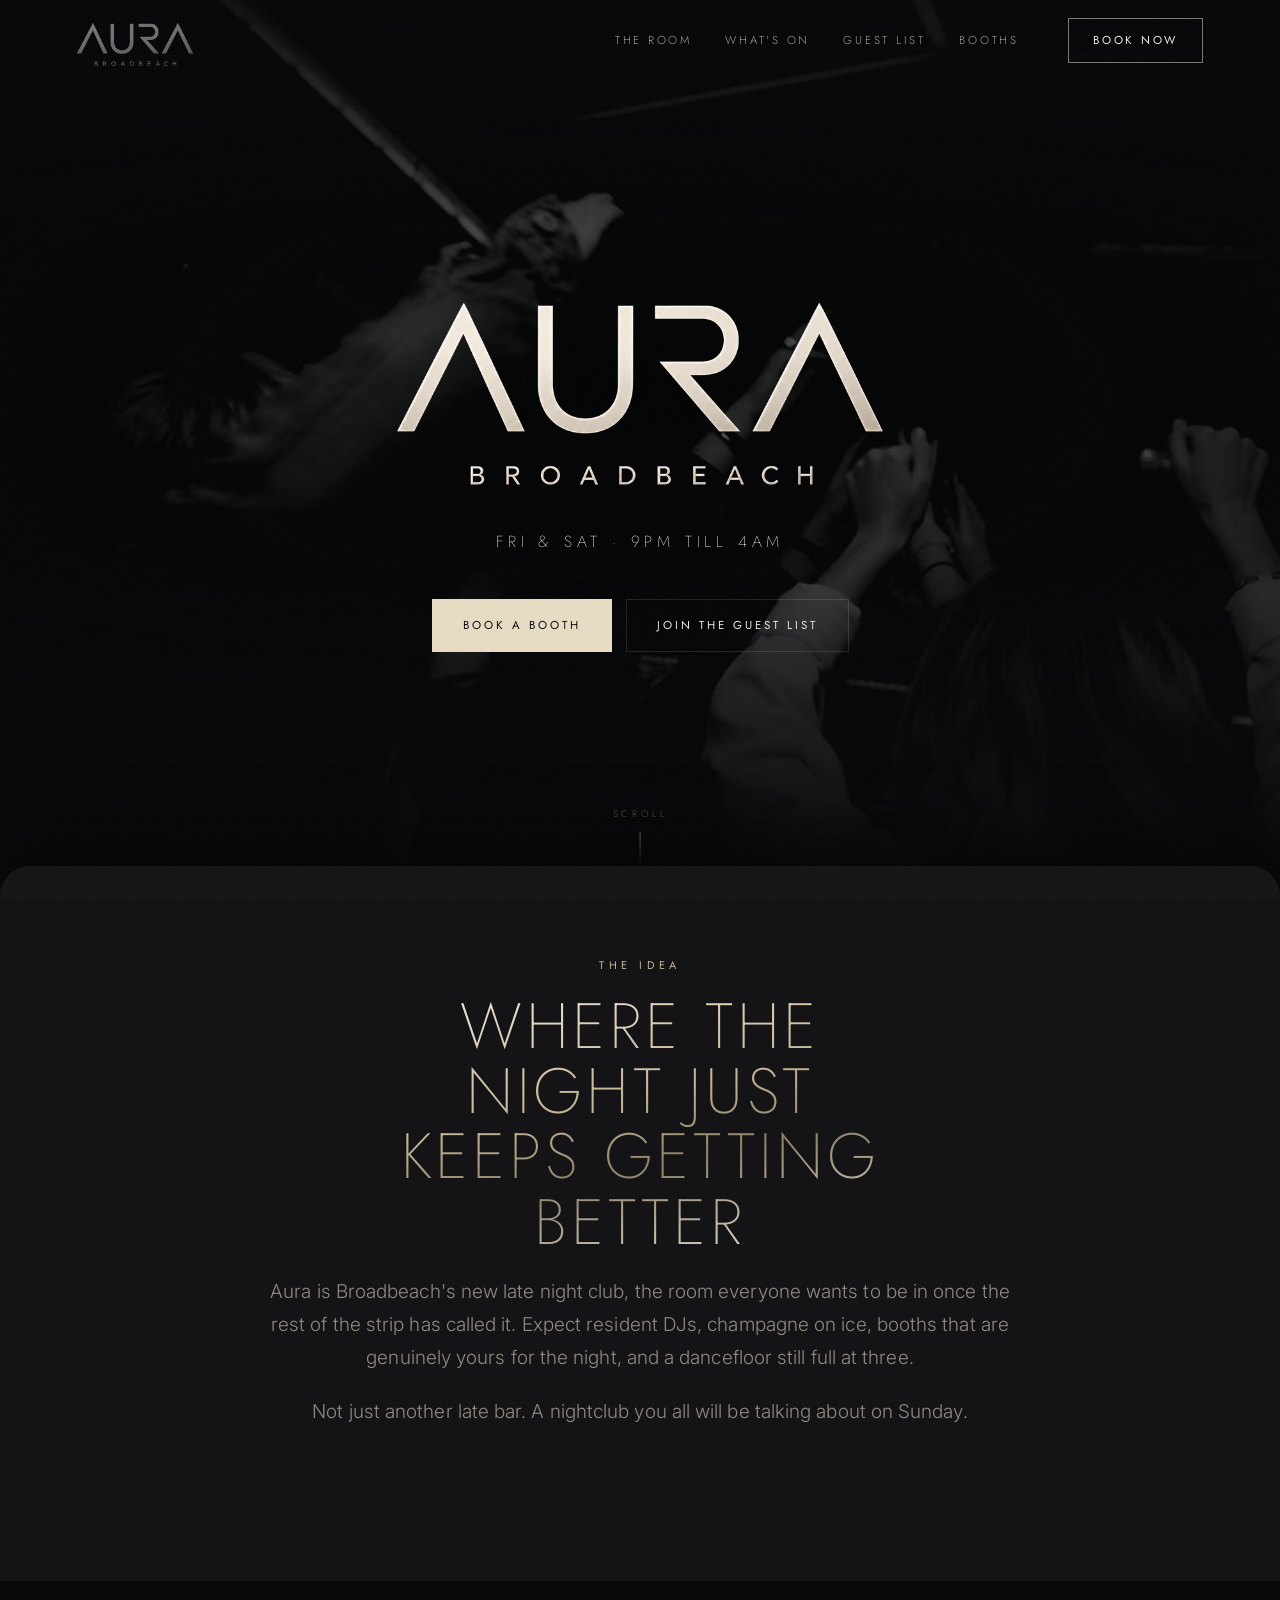
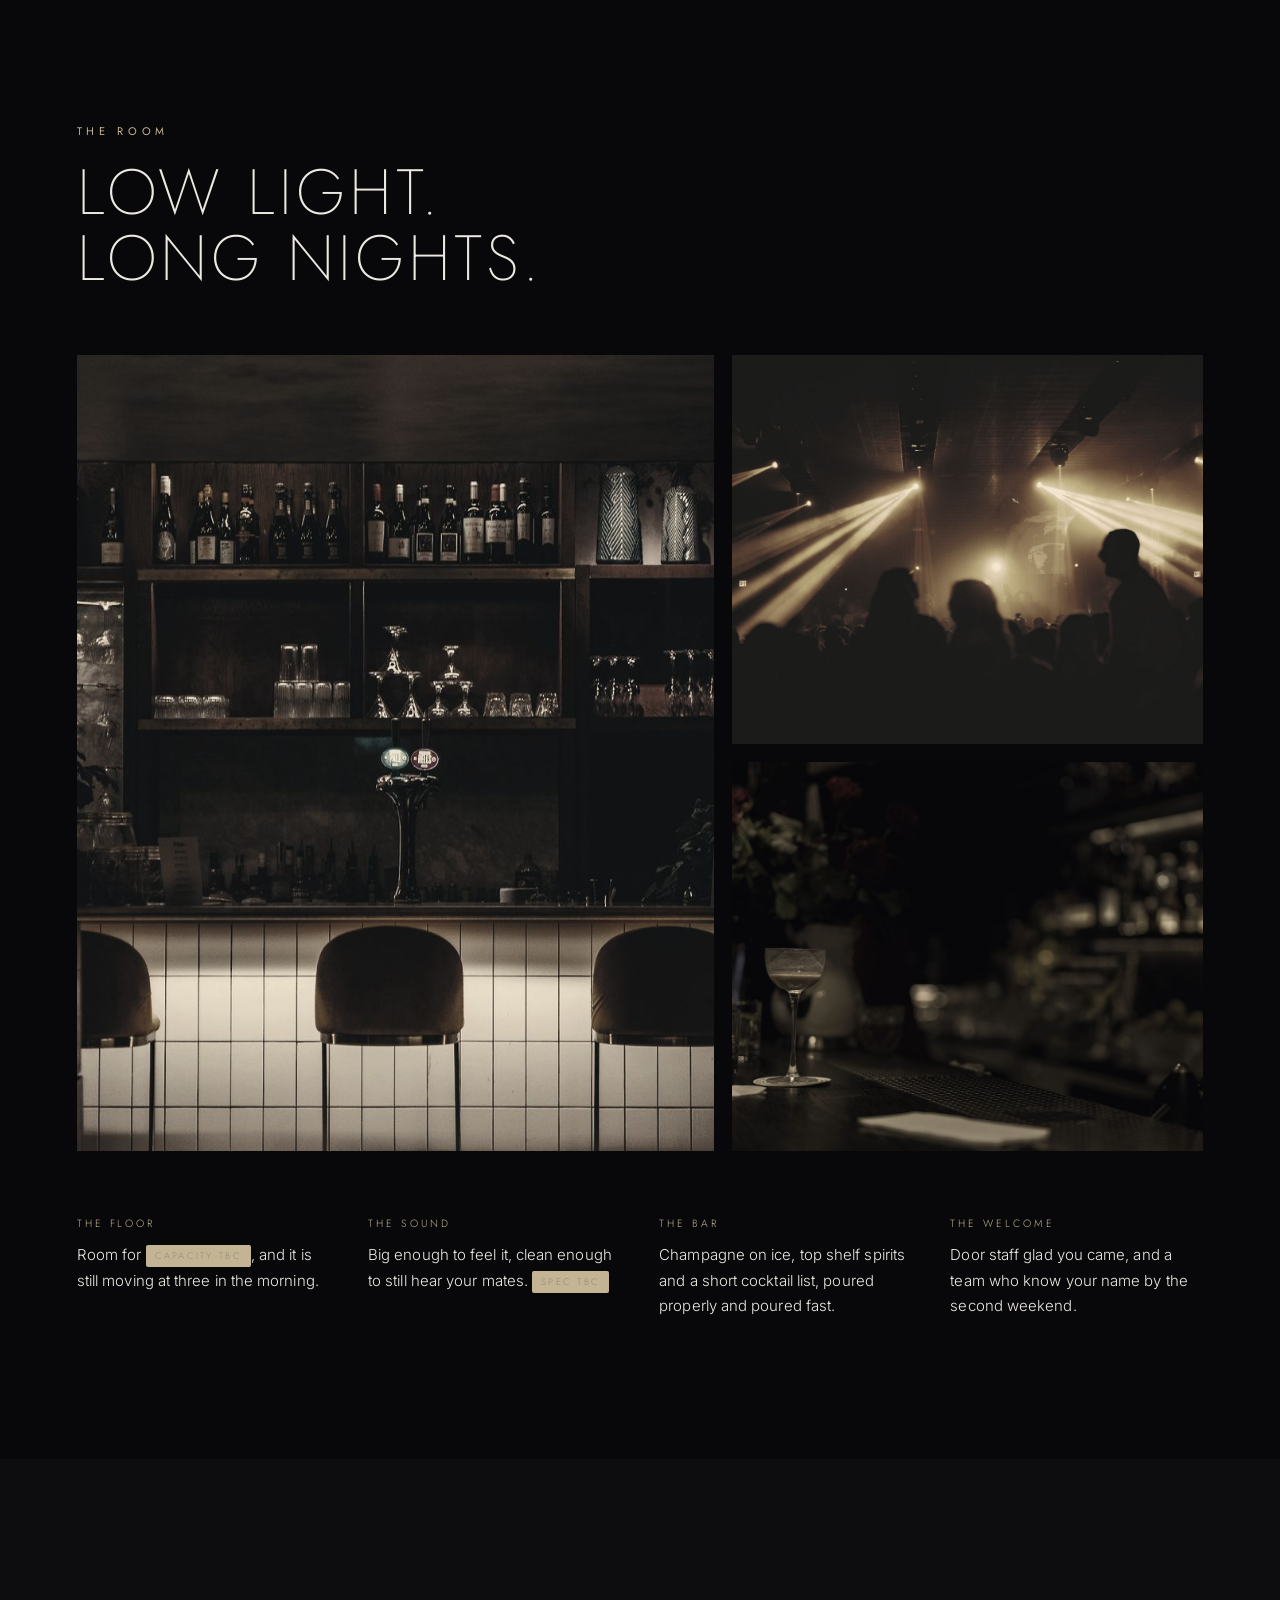
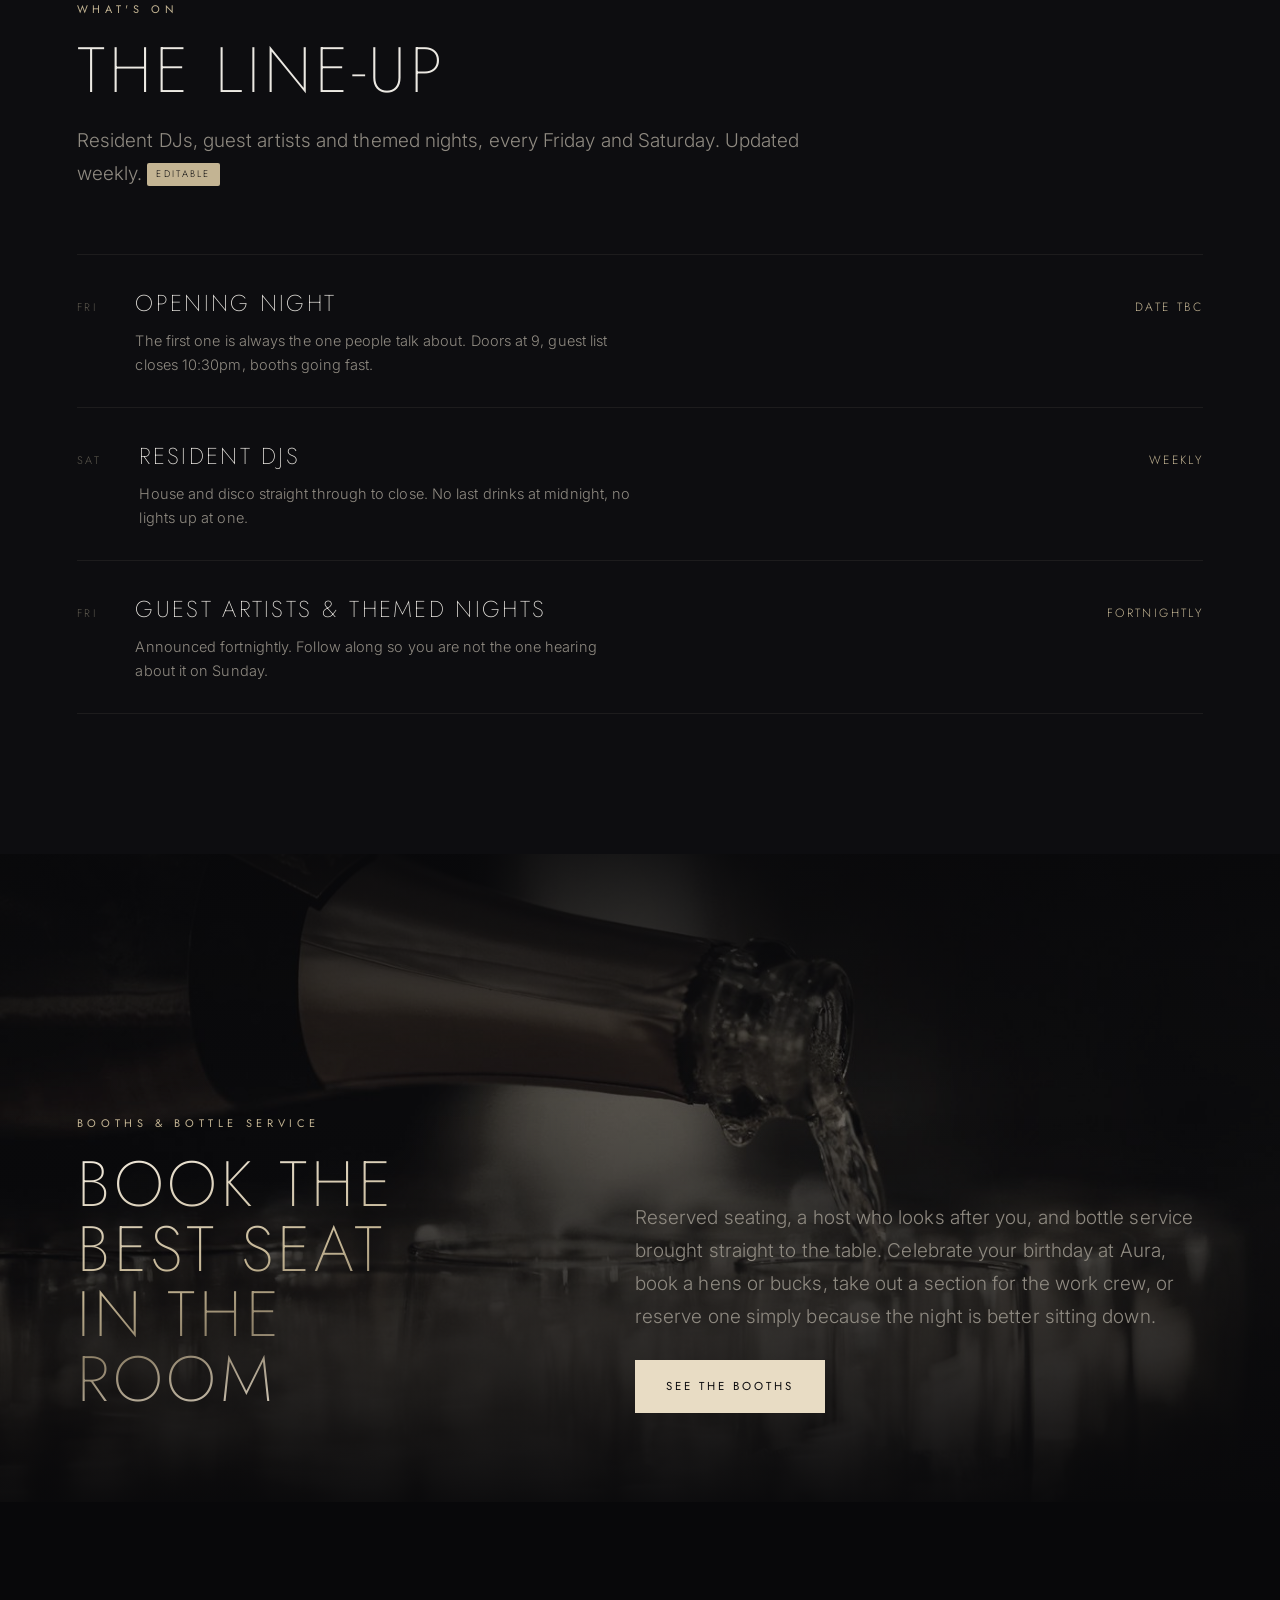
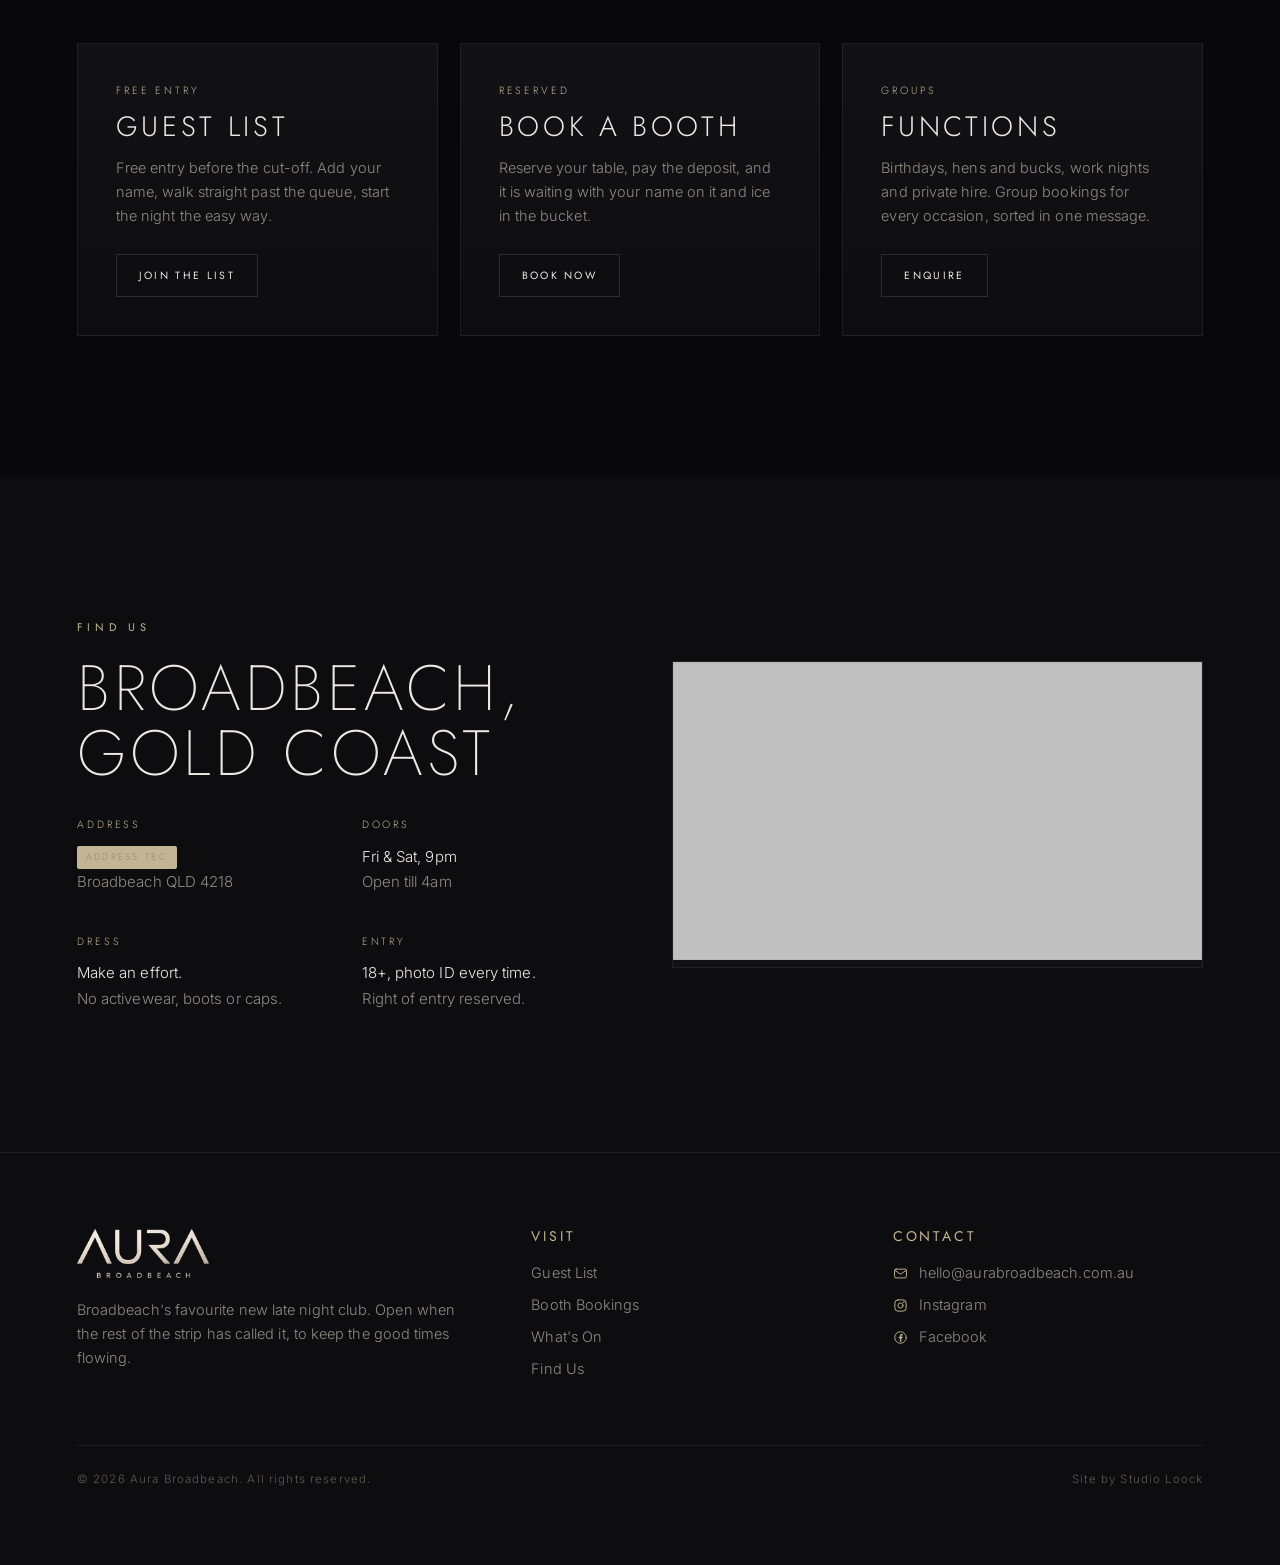
==== index.html @ bd46e61d "Simplify hero, headline update" ====
<!doctype html>
<html lang="en-AU">
<head>
<meta charset="utf-8">
<meta name="viewport" content="width=device-width, initial-scale=1">
<title>Aura Broadbeach | Late Night Club, Booths &amp; Guest List</title>
<meta name="description" content="Aura is Broadbeach's new late night club, where good taste meets a good time. Resident DJs, VIP booths, bottle service and a free guest list. Open Friday and Saturday until 4am.">
<link rel="canonical" href="https://aurabroadbeach.com.au/">
<meta property="og:type" content="website">
<meta property="og:title" content="Aura Broadbeach">
<meta property="og:description" content="Broadbeach's new late night club. Resident DJs, VIP booths and bottle service, open until 4am.">
<meta property="og:url" content="https://aurabroadbeach.com.au/">
<meta property="og:image" content="https://aurabroadbeach.com.au/assets/hero.jpg">
<meta name="twitter:card" content="summary_large_image">
<meta name="theme-color" content="#08080a">
<link rel="icon" href="assets/logo.png">
<link rel="preconnect" href="https://fonts.googleapis.com">
<link rel="preconnect" href="https://fonts.gstatic.com" crossorigin>
<link href="https://fonts.googleapis.com/css2?family=Jost:wght@200;300;400&family=Inter:wght@300;400&display=swap" rel="stylesheet">
<link rel="stylesheet" href="styles.css?v=10">
<!-- TRACKING SLOT: Meta Pixel + Google tag go here before launch -->
<script type="application/ld+json">
{
  "@context":"https://schema.org",
  "@type":"NightClub",
  "name":"Aura Broadbeach",
  "url":"https://aurabroadbeach.com.au/",
  "image":"https://aurabroadbeach.com.au/assets/hero.jpg",
  "description":"Aura is Broadbeach's late night club on the Gold Coast. Resident DJs, VIP booth bookings, bottle service and a free guest list, open Friday and Saturday until 4am.",
  "address":{"@type":"PostalAddress","streetAddress":"ADDRESS TO CONFIRM","addressLocality":"Broadbeach","addressRegion":"QLD","postalCode":"4218","addressCountry":"AU"},
  "openingHoursSpecification":[
    {"@type":"OpeningHoursSpecification","dayOfWeek":["Friday","Saturday"],"opens":"21:00","closes":"03:00"}
  ],
  "acceptsReservations":"True"
}
</script>
</head>
<body>

<a class="btn btn-sm" href="#main" style="position:absolute;left:-9999px;top:0;z-index:200;" onfocus="this.style.left='10px';this.style.top='10px';" onblur="this.style.left='-9999px';">Skip to content</a>

<nav class="nav" id="nav">
  <a class="nav-logo" href="./" aria-label="Aura Broadbeach, home"><img src="assets/logo.png" alt="Aura Broadbeach"></a>
  <div class="nav-links">
    <a class="hide-sm" href="#room">The Room</a>
    <a class="hide-sm" href="#whats-on">What's On</a>
    <a href="guest-list/">Guest List</a>
    <a href="booth-bookings/">Booths</a>
    <a class="btn btn-sm nav-cta" href="#" data-sr="booknow">Book Now</a>
  </div>
</nav>

<main id="main">

<!-- ============ HERO ============ -->
<header class="hero">
  <div class="hero-bg">
    <img src="assets/hero.jpg" alt="" aria-hidden="true" fetchpriority="high">
    <video class="hero-video" id="heroVideo" muted loop playsinline preload="none" poster="assets/hero.jpg" aria-hidden="true" tabindex="-1">
      <source data-src="assets/hero.webm" type="video/webm">
      <source data-src="assets/hero.mp4" type="video/mp4">
    </video>
  </div>
  <div class="hero-inner">
    <img class="hero-logo" src="assets/logo.png" alt="Aura Broadbeach">
    <p class="hero-nights">Fri &amp; Sat &middot; 9pm till 4am</p>
    <div class="hero-cta">
      <a class="btn btn-solid" href="booth-bookings/">Book a Booth</a>
      <a class="btn" href="guest-list/">Join the Guest List</a>
    </div>
  </div>
  <a class="scroll-cue" href="#room">Scroll<span></span></a>
</header>

<!-- ============ STATEMENT ============ -->
<section class="band-tight">
  <div class="wrap">
    <div class="head center rv">
      <p class="eyebrow">The Idea</p>
      <h2 class="metal" style="max-width:14ch;">Where the night just keeps getting better</h2>
      <p class="lead" style="text-align:center; margin-inline:auto;">Aura is Broadbeach's new late night club, the room everyone wants to be in once the rest of the strip has called it. Expect resident DJs, champagne on ice, booths that are genuinely yours for the night, and a dancefloor still full at three.</p>
      <p class="lead" style="text-align:center; margin-inline:auto;">Not just another late bar. A nightclub you all will be talking about on Sunday.</p>
    </div>
  </div>
</section>

<!-- ============ THE ROOM ============ -->
<section class="band" id="room">
  <div class="wrap">
    <div class="head rv">
      <p class="eyebrow">The Room</p>
      <h2>Low light.<br>Long nights.</h2>
    </div>
    <div class="mosaic rv">
      <figure class="m-a"><img src="assets/room.jpg" alt="The main bar at Aura Broadbeach" loading="lazy"></figure>
      <figure class="m-b"><img src="assets/floor.jpg" alt="The floor at Aura Broadbeach" loading="lazy"></figure>
      <figure class="m-c"><img src="assets/bar.jpg" alt="Cocktails at Aura Broadbeach" loading="lazy"></figure>
    </div>
    <div class="info rv" style="margin-top:clamp(38px,5vw,64px);">
      <div><div class="k">The Floor</div><div class="v">Room for <span class="ph">capacity TBC</span>, and it is still moving at three in the morning.</div></div>
      <div><div class="k">The Sound</div><div class="v">Big enough to feel it, clean enough to still hear your mates. <span class="ph">spec TBC</span></div></div>
      <div><div class="k">The Bar</div><div class="v">Champagne on ice, top shelf spirits and a short cocktail list, poured properly and poured fast.</div></div>
      <div><div class="k">The Welcome</div><div class="v">Door staff glad you came, and a team who know your name by the second weekend.</div></div>
    </div>
  </div>
</section>

<!-- ============ WHAT'S ON ============ -->
<section class="band" id="whats-on" style="background:var(--ink);">
  <div class="wrap">
    <div class="head rv">
      <p class="eyebrow">What's On</p>
      <h2>The line-up</h2>
      <p class="lead">Resident DJs, guest artists and themed nights, every Friday and Saturday. Updated weekly. <span class="ph">Editable</span></p>
    </div>
    <div class="rows rv">
      <div class="row">
        <div class="n">FRI</div>
        <div><div class="t">Opening Night</div><div class="d">The first one is always the one people talk about. Doors at 9, guest list closes 10:30pm, booths going fast.</div></div>
        <div class="v">Date TBC</div>
      </div>
      <div class="row">
        <div class="n">SAT</div>
        <div><div class="t">Resident DJs</div><div class="d">House and disco straight through to close. No last drinks at midnight, no lights up at one.</div></div>
        <div class="v">Weekly</div>
      </div>
      <div class="row">
        <div class="n">FRI</div>
        <div><div class="t">Guest Artists &amp; Themed Nights</div><div class="d">Announced fortnightly. Follow along so you are not the one hearing about it on Sunday.</div></div>
        <div class="v">Fortnightly</div>
      </div>
    </div>
  </div>
</section>

<!-- ============ BOOTHS FEATURE ============ -->
<section class="feature">
  <div class="feature-bg"><img src="assets/booths.jpg" alt="" aria-hidden="true" loading="lazy"></div>
  <div class="wrap">
    <div class="split narrow" style="align-items:end;">
      <div class="rv">
        <p class="eyebrow" style="margin-bottom:20px;">Booths &amp; Bottle Service</p>
        <h2 class="metal h-tight-sm">Book the best seat in the room</h2>
      </div>
      <div class="rv" style="display:flex; flex-direction:column; gap:26px; align-items:flex-start;">
        <p class="lead">Reserved seating, a host who looks after you, and bottle service brought straight to the table. Celebrate your birthday at Aura, book a hens or bucks, take out a section for the work crew, or reserve one simply because the night is better sitting down.</p>
        <a class="btn btn-solid" href="booth-bookings/">See the booths</a>
      </div>
    </div>
  </div>
</section>

<!-- ============ TWO PATHS ============ -->
<section class="band">
  <div class="wrap">
    <div class="cards rv">
      <div class="card">
        <p class="cap">Free Entry</p>
        <h3>Guest List</h3>
        <p>Free entry before the cut-off. Add your name, walk straight past the queue, start the night the easy way.</p>
        <div style="margin-top:auto; padding-top:12px;"><a class="btn btn-sm" href="guest-list/">Join the list</a></div>
      </div>
      <div class="card">
        <p class="cap">Reserved</p>
        <h3>Book a Booth</h3>
        <p>Reserve your table, pay the deposit, and it is waiting with your name on it and ice in the bucket.</p>
        <div style="margin-top:auto; padding-top:12px;"><a class="btn btn-sm" href="booth-bookings/">Book now</a></div>
      </div>
      <div class="card">
        <p class="cap">Groups</p>
        <h3>Functions</h3>
        <p>Birthdays, hens and bucks, work nights and private hire. Group bookings for every occasion, sorted in one message.</p>
        <div style="margin-top:auto; padding-top:12px;"><a class="btn btn-sm" href="booth-bookings/#functions">Enquire</a></div>
      </div>
    </div>
  </div>
</section>

<!-- ============ FIND US ============ -->
<section class="band" id="find-us" style="background:var(--ink);">
  <div class="wrap">
    <div class="split">
      <div class="rv">
        <p class="eyebrow" style="margin-bottom:20px;">Find Us</p>
        <h2 style="margin-bottom:30px;">Broadbeach,<br>Gold Coast</h2>
        <div class="info" style="grid-template-columns:1fr 1fr;">
          <div><div class="k">Address</div><div class="v"><span class="ph">address TBC</span><br><span>Broadbeach QLD 4218</span></div></div>
          <div><div class="k">Doors</div><div class="v">Fri &amp; Sat, 9pm<br><span>Open till 4am</span></div></div>
          <div><div class="k">Dress</div><div class="v">Make an effort.<br><span>No activewear, boots or caps.</span></div></div>
          <div><div class="k">Entry</div><div class="v">18+, photo ID every time.<br><span>Right of entry reserved.</span></div></div>
        </div>
      </div>
      <div class="rv map-shell">
        <iframe class="map" title="Map showing Aura Broadbeach" loading="lazy" referrerpolicy="no-referrer-when-downgrade"
          src="https://www.google.com/maps?q=Broadbeach%20QLD%204218&output=embed"></iframe>
      </div>
    </div>
  </div>
</section>

</main>

<!-- ============ FOOTER ============ -->
<footer class="site">
  <div class="wrap">
    <div class="foot">
      <div>
        <img src="assets/logo.png" alt="Aura Broadbeach">
        <p>Broadbeach's favourite new late night club. Open when the rest of the strip has called it, to keep the good times flowing.</p>
      </div>
      <div>
        <h4>Visit</h4>
        <a href="guest-list/">Guest List</a>
        <a href="booth-bookings/">Booth Bookings</a>
        <a href="#whats-on">What's On</a>
        <a href="#find-us">Find Us</a>
      </div>
      <div>
        <h4>Contact</h4>
        <a class="with-ico" href="mailto:HELLO@AURABROADBEACH.COM.AU"><svg viewBox="0 0 24 24" aria-hidden="true"><rect x="2.5" y="5" width="19" height="14" rx="2.5"/><path d="M3 7l8.1 5.6a1.6 1.6 0 0 0 1.8 0L21 7"/></svg><span>hello@aurabroadbeach.com.au</span></a>
        <a class="with-ico" href="#" data-social="instagram" rel="noopener"><svg viewBox="0 0 24 24" aria-hidden="true"><rect x="3" y="3" width="18" height="18" rx="5"/><circle cx="12" cy="12" r="4.1"/><circle class="fillbit" cx="17.2" cy="6.8" r="1.25"/></svg><span>Instagram</span></a>
        <a class="with-ico" href="#" data-social="facebook" rel="noopener"><svg viewBox="0 0 24 24" aria-hidden="true"><circle cx="12" cy="12" r="9.2"/><path class="fillbit" d="M13.35 18.6v-5.55h1.87l.3-2.2h-2.17V9.44c0-.63.19-1.06 1.1-1.06h1.14V6.42a14.8 14.8 0 0 0-1.6-.08c-1.7 0-2.87 1.02-2.87 2.9v1.61H9.25v2.2h1.87v5.55z"/></svg><span>Facebook</span></a>
      </div>
    </div>
    <div class="colophon">
      <span>&copy; 2026 Aura Broadbeach. All rights reserved.</span>
      <span>Site by <a href="https://studioloock.co" target="_blank" rel="noopener">Studio Loock</a></span>
    </div>
  </div>
</footer>
<script src="assets/lenis.min.js" defer></script>
<script src="app.js?v=10" defer></script>
</body>
</html>
---- styles.css ----
/* ============================================================
   AURA BROADBEACH — Studio Loock
   Direction: restraint. Deep black, one metallic accent,
   very large thin type, slow motion. No neon.
   ============================================================ */

:root{
  --void:#08080a;
  --ink:#0d0d10;
  --panel:#121216;
  --smoke:#1a1a1f;
  --ink-lift:#141417;

  --champagne:#e8dcc4;
  --champagne-dim:#b0a488;
  --metal-1:#f3ece0;
  --metal-2:#c3b493;
  --metal-3:#8d8068;

  --text:#ece9e3;
  --muted:#8f8a81;
  --faint:#5d594f;
  --line:rgba(232,220,196,0.14);
  --line-soft:rgba(232,220,196,0.07);

  --display:'Jost',-apple-system,'Helvetica Neue',Arial,sans-serif;
  --body:'Inter',-apple-system,'Helvetica Neue',Arial,sans-serif;

  --pad:clamp(22px,6vw,96px);
  --ease:cubic-bezier(.22,.61,.36,1);
}

*,*::before,*::after{box-sizing:border-box;}
html{scroll-padding-top:80px; -webkit-text-size-adjust:100%;}



body{
  margin:0; background:var(--void); color:var(--text);
  font-family:var(--body); font-size:16px; line-height:1.65;
  font-weight:300; letter-spacing:0.005em;
  -webkit-font-smoothing:antialiased; overflow-x:clip;
}
img{max-width:100%; display:block;}
a{color:inherit;}

/* ---------- grain ---------- */
body::after{
  content:""; position:fixed; inset:0; z-index:9999; pointer-events:none; opacity:0.035;
  background-image:url("data:image/svg+xml,%3Csvg xmlns='http://www.w3.org/2000/svg' width='160' height='160'%3E%3Cfilter id='n'%3E%3CfeTurbulence type='fractalNoise' baseFrequency='0.85' numOctaves='3'/%3E%3C/filter%3E%3Crect width='160' height='160' filter='url(%23n)'/%3E%3C/svg%3E");
}

/* ---------- type ---------- */
h1,h2,h3,h4{
  font-family:var(--display); font-weight:200; margin:0;
  text-transform:uppercase; line-height:1.02; letter-spacing:0.06em;
}
h1{font-size:clamp(40px,9vw,116px); letter-spacing:0.09em;}
h2{font-size:clamp(28px,5.2vw,64px);}
h3{font-size:clamp(19px,2.4vw,28px); letter-spacing:0.13em; font-weight:300;}
h4{font-size:14px; letter-spacing:0.2em; font-weight:400;}
p{margin:0;}

.eyebrow{
  font-family:var(--display); font-size:11px; font-weight:400;
  letter-spacing:0.42em; text-transform:uppercase; color:var(--metal-2);
}
.lead{font-size:clamp(16px,1.5vw,19px); color:var(--muted); line-height:1.75; max-width:62ch;}
.metal{
  background:linear-gradient(168deg,var(--metal-1) 0%,var(--metal-2) 42%,var(--metal-3) 62%,var(--metal-1) 100%);
  -webkit-background-clip:text; background-clip:text; color:transparent;
}
.rule{height:1px; background:var(--line); border:0; margin:0;}

/* ---------- layout ---------- */
.wrap{max-width:1320px; margin:0 auto; padding-inline:var(--pad);}
section{position:relative;}
.band{padding-block:clamp(72px,11vw,160px);}
.band-tight{padding-block:clamp(52px,7vw,96px);}

/* ---------- nav ---------- */
.nav{
  position:fixed; inset:0 0 auto 0; z-index:100;
  display:flex; align-items:center; justify-content:space-between; gap:20px;
  padding:18px var(--pad); transition:background .5s var(--ease), border-color .5s var(--ease), padding .5s var(--ease);
  border-bottom:1px solid transparent;
}
.nav.stuck{background:rgba(8,8,10,0.94); border-bottom-color:var(--line-soft); padding-block:13px;}
.nav-logo img{width:clamp(86px,10vw,116px);}
.nav-links{display:flex; align-items:center; gap:clamp(18px,2.6vw,40px);}
.nav-links a{
  font-family:var(--display); font-size:11.5px; letter-spacing:0.24em; text-transform:uppercase;
  text-decoration:none; color:var(--text); opacity:.68; transition:opacity .3s var(--ease); white-space:nowrap;
}
.nav-links a:hover,.nav-links a:focus-visible,.nav-links a[aria-current]{opacity:1;}
.nav-links a[aria-current]{color:var(--champagne);}
@media (max-width:760px){
  .nav-links .hide-sm{display:none;}
}

/* ---------- buttons ---------- */
.btn{
  display:inline-flex; align-items:center; justify-content:center; gap:12px;
  font-family:var(--display); font-size:11.5px; font-weight:400;
  letter-spacing:0.26em; text-transform:uppercase; text-decoration:none;
  padding:16px 30px; border:1px solid var(--line); color:var(--text);
  background:transparent; transition:background .4s var(--ease), color .4s var(--ease), border-color .4s var(--ease);
  cursor:pointer; white-space:nowrap;
}
.btn:hover,.btn:focus-visible{background:var(--champagne); color:#0b0b0d; border-color:var(--champagne);}
.btn-solid{background:var(--champagne); color:#0b0b0d; border-color:var(--champagne);}
.btn-solid:hover,.btn-solid:focus-visible{background:transparent; color:var(--champagne);}
.btn-sm{padding:12px 22px; font-size:10.5px; letter-spacing:0.22em;}
:focus-visible{outline:2px solid var(--champagne); outline-offset:3px;}

/* ---------- hero ---------- */
.hero{
  position:relative; min-height:100svh; display:flex; flex-direction:column;
  align-items:center; justify-content:center; text-align:center;
  padding:120px var(--pad) 64px; overflow:hidden;
}
.hero-bg{position:absolute; inset:0; z-index:0;}
.hero-bg img,.hero-bg video{
  position:absolute; inset:0;
  width:100%; height:100%; object-fit:cover;
}
.hero-bg img{opacity:.58;}
.hero-video{opacity:0; transition:opacity 1.4s var(--ease);}
.hero-video.ready{opacity:.5;}
.hero-video.ready ~ img,.hero-bg:has(.hero-video.ready) img{opacity:0;}
.hero-bg::after{
  content:""; position:absolute; inset:0;
  background:
    radial-gradient(122% 86% at 50% 44%, transparent 0%, rgba(8,8,10,.5) 60%, var(--void) 100%),
    linear-gradient(180deg, rgba(8,8,10,.72) 0%, transparent 26%, transparent 62%, var(--void) 100%);
}
.hero-inner{position:relative; z-index:1; display:flex; flex-direction:column; align-items:center; gap:clamp(26px,4vw,44px);}
.hero-logo{width:clamp(228px,38vw,520px);}
.hero-sub{
  font-family:var(--display); font-size:clamp(11px,1.3vw,13px); font-weight:300;
  letter-spacing:0.46em; text-transform:uppercase; color:var(--metal-2);
}
.hero-nights{
  font-family:var(--display); font-size:clamp(13px,1.6vw,16px); font-weight:200;
  letter-spacing:0.3em; text-transform:uppercase; color:var(--text);
}
.hero-cta{display:flex; flex-wrap:wrap; gap:14px; justify-content:center;}
.scroll-cue{
  position:absolute; left:50%; bottom:30px; transform:translateX(-50%); z-index:1;
  font-family:var(--display); font-size:9.5px; letter-spacing:0.4em; text-transform:uppercase;
  color:var(--faint); text-decoration:none; display:flex; flex-direction:column; align-items:center; gap:9px;
}
.scroll-cue span{display:block; width:1px; height:38px; background:linear-gradient(var(--metal-3),transparent); animation:drop 2.6s var(--ease) infinite;}
@keyframes drop{0%,100%{opacity:.3; transform:scaleY(.55); transform-origin:top;}50%{opacity:1; transform:scaleY(1);}}
@media (prefers-reduced-motion:reduce){.scroll-cue span{animation:none;}}

/* ---------- reveal ---------- */
.rv{opacity:0; transform:translateY(26px); transition:opacity 1.1s var(--ease), transform 1.1s var(--ease);}
.rv.on{opacity:1; transform:none; }

/* ---------- section head ---------- */
.head{display:flex; flex-direction:column; gap:20px; margin-bottom:clamp(38px,5vw,64px); max-width:74ch;}
.head.center{align-items:center; text-align:center; margin-inline:auto;}
.h-tight{max-width:15ch;}
.h-tight-sm{max-width:11ch;}

/* ---------- the room mosaic ---------- */
.mosaic{display:grid; grid-template-columns:1.35fr 1fr; grid-template-rows:1fr 1fr; gap:clamp(10px,1.4vw,20px);}
.mosaic figure{margin:0; position:relative; overflow:hidden; background:var(--panel);}
.mosaic img{width:100%; height:100%; object-fit:cover; transition:transform 1.4s var(--ease);}
.mosaic figure:hover img{transform:scale(1.035);}
.m-a{grid-row:span 2; aspect-ratio:4/5;}
.m-b,.m-c{min-height:0;}
.m-b img,.m-c img{height:100%;}
@media (max-width:760px){
  .mosaic{grid-template-columns:1fr;}
  .mosaic{grid-template-rows:auto;}
  .m-a{grid-row:auto; aspect-ratio:4/3;}
  .m-b,.m-c{aspect-ratio:16/10;}
}

/* ---------- split ---------- */
.split{display:grid; grid-template-columns:1fr 1fr; gap:clamp(28px,5vw,84px); align-items:center;}
.split.narrow{grid-template-columns:1fr 1.15fr;}
@media (max-width:860px){.split,.split.narrow{grid-template-columns:1fr; gap:34px;}}
.split figure{margin:0; overflow:hidden; background:var(--panel);}
.split figure img{width:100%; aspect-ratio:4/3; object-fit:cover;}

/* ---------- list rows ---------- */
.rows{border-top:1px solid var(--line-soft);}
.row{
  display:grid; grid-template-columns:auto 1fr auto; gap:clamp(16px,3vw,44px); align-items:baseline;
  padding:clamp(20px,2.6vw,30px) 0; border-bottom:1px solid var(--line-soft);
}
.row .n{font-family:var(--display); font-size:11px; letter-spacing:0.22em; color:var(--faint);}
.row .t{font-family:var(--display); font-size:clamp(17px,2vw,23px); font-weight:200; letter-spacing:0.1em; text-transform:uppercase;}
.row .d{color:var(--muted); font-size:14.5px; margin-top:6px; max-width:56ch;}
.row .v{font-family:var(--display); font-size:12px; letter-spacing:0.2em; text-transform:uppercase; color:var(--metal-2); text-align:right;}
@media (max-width:640px){
  .row{grid-template-columns:1fr; gap:6px;}
  .row .v{text-align:left; margin-top:8px;}
}

/* ---------- cards ---------- */
.cards{display:grid; grid-template-columns:repeat(auto-fit,minmax(258px,1fr)); gap:clamp(14px,1.8vw,22px);}
.card{
  border:1px solid var(--line-soft); background:linear-gradient(180deg,var(--panel),var(--ink));
  padding:clamp(26px,3vw,38px); display:flex; flex-direction:column; gap:14px;
  transition:border-color .5s var(--ease), transform .5s var(--ease);
}
.card:hover{border-color:var(--line); transform:translateY(-3px);}
.card .cap{font-family:var(--display); font-size:10.5px; letter-spacing:0.28em; text-transform:uppercase; color:var(--metal-2);}
.card p{color:var(--muted); font-size:14.5px;}
.card ul{margin:0; padding-left:17px; color:var(--muted); font-size:14.5px;}
.card li{margin-bottom:5px;}
.card .price{font-family:var(--display); font-weight:200; font-size:clamp(24px,3vw,34px); letter-spacing:0.06em;}

/* ---------- feature band ---------- */
.feature{position:relative; min-height:72svh; display:flex; align-items:flex-end; overflow:hidden;}
.feature-bg{position:absolute; inset:0;}
.feature-bg img{width:100%; height:100%; object-fit:cover; opacity:.42;}
.feature-bg::after{content:""; position:absolute; inset:0; background:linear-gradient(180deg,rgba(8,8,10,.8) 0%,transparent 38%,rgba(8,8,10,.92) 100%);}
.feature .wrap{position:relative; z-index:1; padding-block:clamp(48px,7vw,90px);}

/* ---------- booking slot ---------- */
.slot{
  border:1px solid var(--line-soft); background:var(--ink);
  padding:clamp(28px,4vw,52px); text-align:center;
  display:flex; flex-direction:column; align-items:center; gap:18px;
}
.slot .note{font-size:13px; color:var(--faint); max-width:52ch;}
.embed{width:100%; min-height:520px; border:0; background:var(--panel);}

/* ---------- info grid ---------- */
.info{display:grid; grid-template-columns:repeat(auto-fit,minmax(190px,1fr)); gap:clamp(22px,3vw,44px);}
.info .k{font-family:var(--display); font-size:10.5px; letter-spacing:0.28em; text-transform:uppercase; color:var(--metal-2); margin-bottom:10px;}
.info .v{font-size:15px; color:var(--text); line-height:1.7;}
.info .v span{color:var(--muted);}

/* ---------- map ---------- */
.map{width:100%; aspect-ratio:16/9; border:1px solid var(--line-soft); filter:grayscale(1) invert(.9) contrast(.85) brightness(.95); background:var(--panel);}
.map-shell{background:var(--panel); border:1px solid var(--line-soft);}
@media (max-width:640px){.map{aspect-ratio:4/3;}}

/* ---------- footer ---------- */
footer.site{border-top:1px solid var(--line-soft); padding-block:clamp(48px,6vw,76px); background:var(--ink);}
.foot{display:grid; grid-template-columns:1.3fr 1fr 1fr; gap:clamp(28px,4vw,56px); align-items:start;}
@media (max-width:760px){.foot{grid-template-columns:1fr; gap:34px;}}
.foot img{width:132px; margin-bottom:20px;}
.foot h4{color:var(--metal-2); margin-bottom:14px;}
.foot a{color:var(--muted); text-decoration:none; font-size:14.5px; display:block; padding:4px 0; transition:color .3s var(--ease);}
.foot a:hover{color:var(--champagne);}
.foot p{color:var(--muted); font-size:14.5px;}
.colophon{
  display:flex; flex-wrap:wrap; gap:10px 26px; justify-content:space-between;
  margin-top:clamp(38px,5vw,60px); padding-top:24px; border-top:1px solid var(--line-soft);
  font-size:11.5px; letter-spacing:0.1em; color:var(--faint);
}
.colophon a{color:var(--faint); text-decoration:none;}
.colophon a:hover{color:var(--muted);}

/* ---------- placeholder marker ---------- */
.ph{
  display:inline-block; font-family:var(--display); font-size:9.5px; letter-spacing:0.24em;
  text-transform:uppercase; color:#0b0b0d; background:var(--metal-2);
  padding:3px 9px; border-radius:2px; vertical-align:middle;
}

/* ============================================================
   SCROLL CHOREOGRAPHY
   Hero pins and recedes, the page slides up over it,
   the logo hands off from hero to nav.
   ============================================================ */

/* Lenis */
html.lenis,html.lenis body{height:auto;}
.lenis:not(.lenis-autoToggle).lenis-stopped{overflow:clip;}

/* ---- hero pin ---- */
.hero{
  position:sticky; top:0; z-index:0; height:100svh;
}
.hero-inner{
  will-change:transform,opacity;
  transform:translate3d(0,calc(var(--hp,0) * -46px),0) scale(calc(1 - var(--hp,0) * 0.085));
  opacity:calc(1 - var(--hp,0) * 1.25);
}
.hero-bg img,.hero-bg video{
  transform:scale(calc(1 + var(--hp,0) * 0.10));
}
.scroll-cue{opacity:calc(1 - var(--hp,0) * 2.4); pointer-events:none;}

/* ---- the page rides up over the hero ---- */
#main > section:first-of-type,
main > section.band-tight:first-of-type{
  position:relative; z-index:2;
  margin-top:-34px;
  border-radius:30px 30px 0 0;
  background:var(--ink-lift);
  box-shadow:0 -30px 60px rgba(0,0,0,.55);
}
main > section:not(.hero) ~ section, footer.site{position:relative; z-index:2;}
main > section:not(.hero){background-color:var(--void);}
#main > section:first-of-type,
main > section.band-tight:first-of-type{background-color:var(--ink-lift);}
main > section.bg-ink-band{background-color:var(--ink);}
@media (max-width:640px){
  #main > section:first-of-type,
  main > section.band-tight:first-of-type{margin-top:-24px; border-radius:22px 22px 0 0;}
}

/* ---- nav logo hand-off ---- */
.nav-logo{
  display:block;
  /* faintly there at rest, lifts to full metallic as you scroll */
  opacity:calc(0.55 + var(--navlogo,0) * 0.45);
  filter:saturate(calc(0.35 + var(--navlogo,0) * 0.65))
         brightness(calc(0.88 + var(--navlogo,0) * 0.12));
  transform:translate3d(0,calc((1 - var(--navlogo,0)) * 4px),0);
  transition:opacity .5s var(--ease), filter .5s var(--ease), transform .5s var(--ease);
}
.nav-logo:hover{opacity:1; filter:none;}
.nav-logo.always{opacity:1; filter:none; transform:none;}

/* ---- staggered reveals ---- */
.rv{
  opacity:0;
  transform:translate3d(0,28px,0);
  transition:opacity .75s var(--ease), transform .85s var(--ease);
  transition-delay:var(--d,0ms);
}
.rv.on{opacity:1; transform:none;}

/* children stagger inside a revealed block */
.stagger.on > *{animation:rise 1s var(--ease) both;}
.stagger.on > *:nth-child(1){animation-delay:.04s;}
.stagger.on > *:nth-child(2){animation-delay:.12s;}
.stagger.on > *:nth-child(3){animation-delay:.2s;}
.stagger.on > *:nth-child(4){animation-delay:.28s;}
.stagger.on > *:nth-child(5){animation-delay:.36s;}
.stagger.on > *:nth-child(6){animation-delay:.44s;}
@keyframes rise{from{opacity:0; transform:translate3d(0,26px,0);} to{opacity:1; transform:none;}}

/* headline lines lift in */
.lift{display:block; overflow:hidden;}
.lift > span{
  display:block;
  transform:translate3d(0,105%,0);
  transition:transform 1.05s var(--ease);
  transition-delay:var(--d,0ms);
}
.on .lift > span, .lift.on > span{transform:none;}

@media (prefers-reduced-motion:reduce){
  .hero-video{display:none;}
  .hero{position:relative;}
  .hero-inner,.hero-bg img{transform:none; opacity:1;}
  .rv,.lift > span{opacity:1; transform:none; transition:none;}
  .stagger.on > *{animation:none;}
  .nav-logo{opacity:1; filter:none; transform:none;}
  .scroll-cue{opacity:1;}
}

/* ---------- footer contact icons ---------- */
.foot a.with-ico{display:flex; align-items:center; gap:11px;}
.foot a.with-ico svg{
  width:15px; height:15px; flex:0 0 15px;
  fill:none; stroke:var(--metal-2); stroke-width:1.5;
  stroke-linecap:round; stroke-linejoin:round;
  transition:stroke .3s var(--ease), transform .3s var(--ease);
}
.foot a.with-ico:hover svg{stroke:var(--champagne); transform:translateY(-1px);}
.foot a.with-ico svg .fillbit{fill:var(--metal-2); stroke:none; transition:fill .3s var(--ease);}
.foot a.with-ico:hover svg .fillbit{fill:var(--champagne);}

/* ---------- header Book Now ---------- */
.nav-cta{
  margin-left:clamp(4px,1.4vw,16px);
  padding:12px 24px;
  font-size:10.5px; letter-spacing:0.22em;
  opacity:1 !important;
  border:1px solid rgba(236,233,227,0.5);
  color:var(--text);
  border-radius:0;
}
.nav-cta:hover,.nav-cta:focus-visible{
  background:var(--champagne); color:#0b0b0d; border-color:var(--champagne);
}
.nav-links a.nav-cta{opacity:1;}
@media (max-width:560px){
  .nav-cta{padding:10px 15px; font-size:9.5px; letter-spacing:0.14em;}
  .nav{gap:10px; padding-inline:18px;}
  .nav-links{gap:14px;}
  .nav-logo img{width:78px;}
}
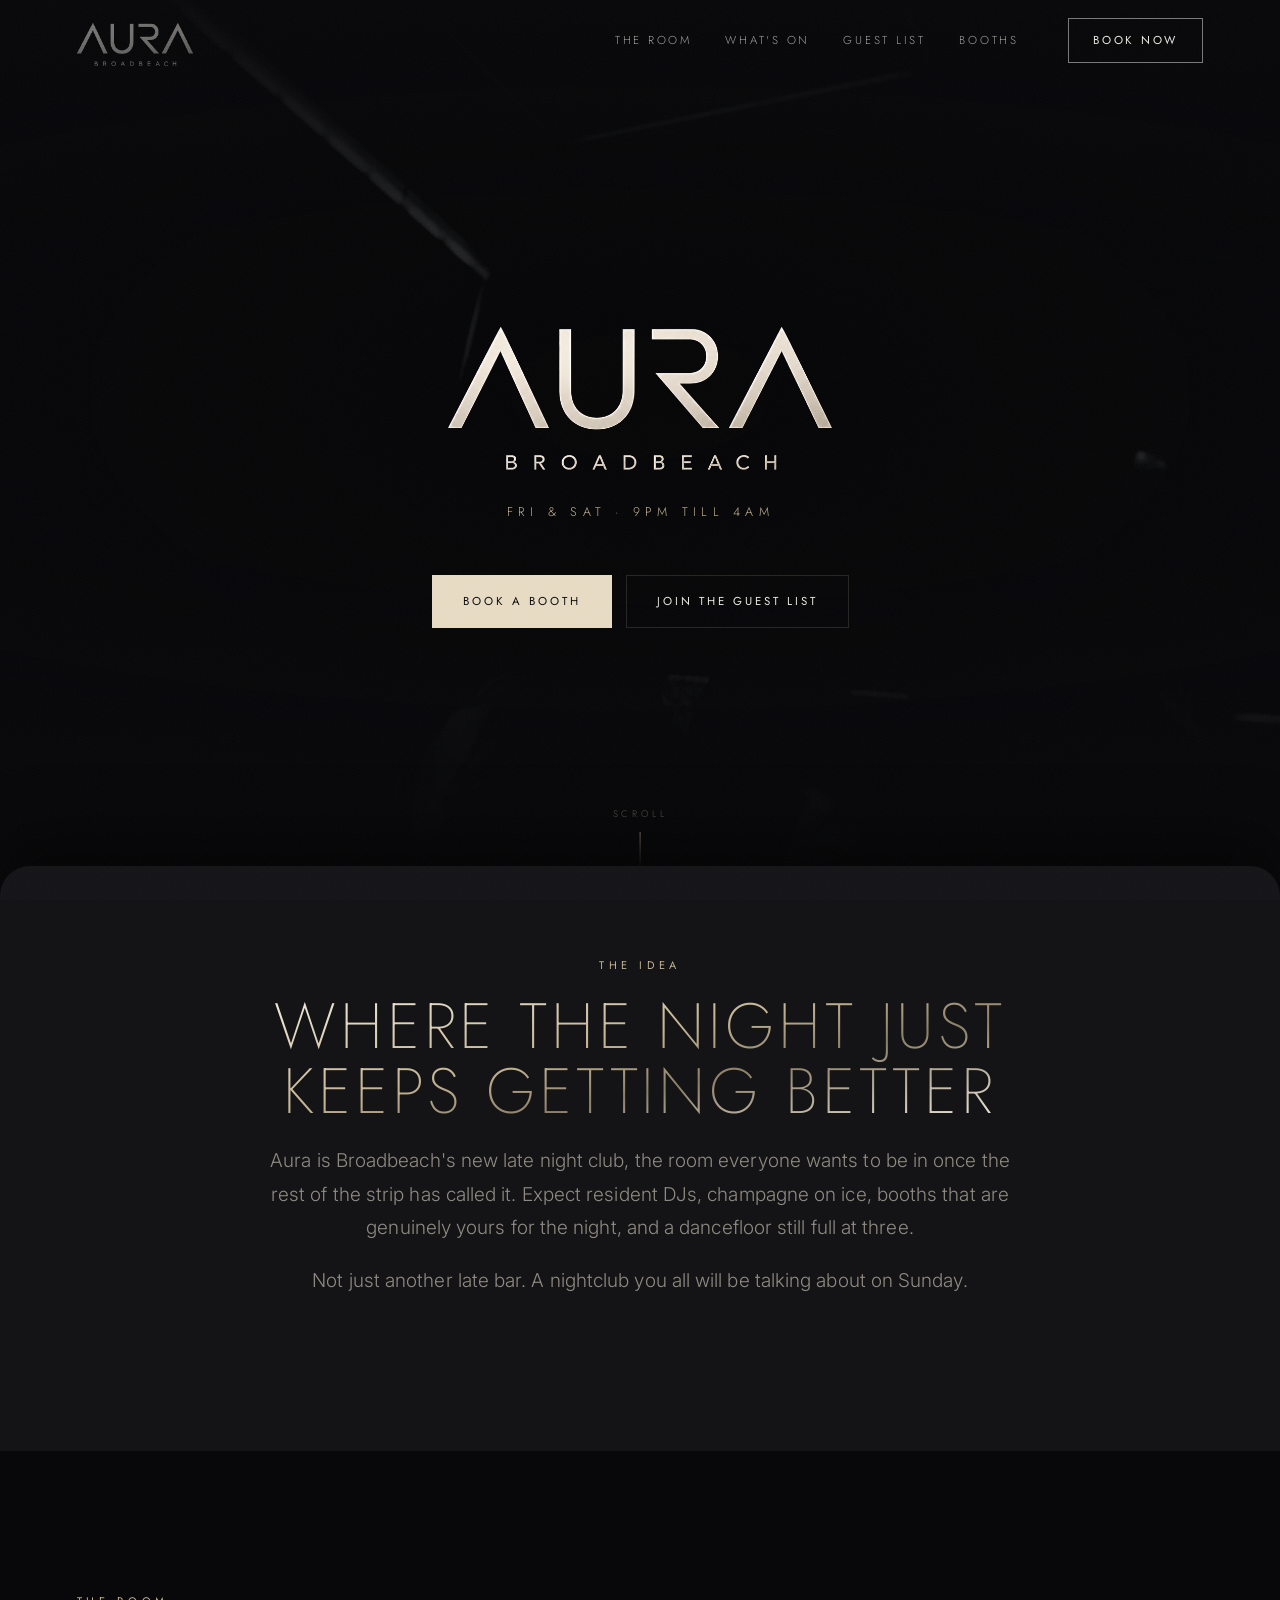
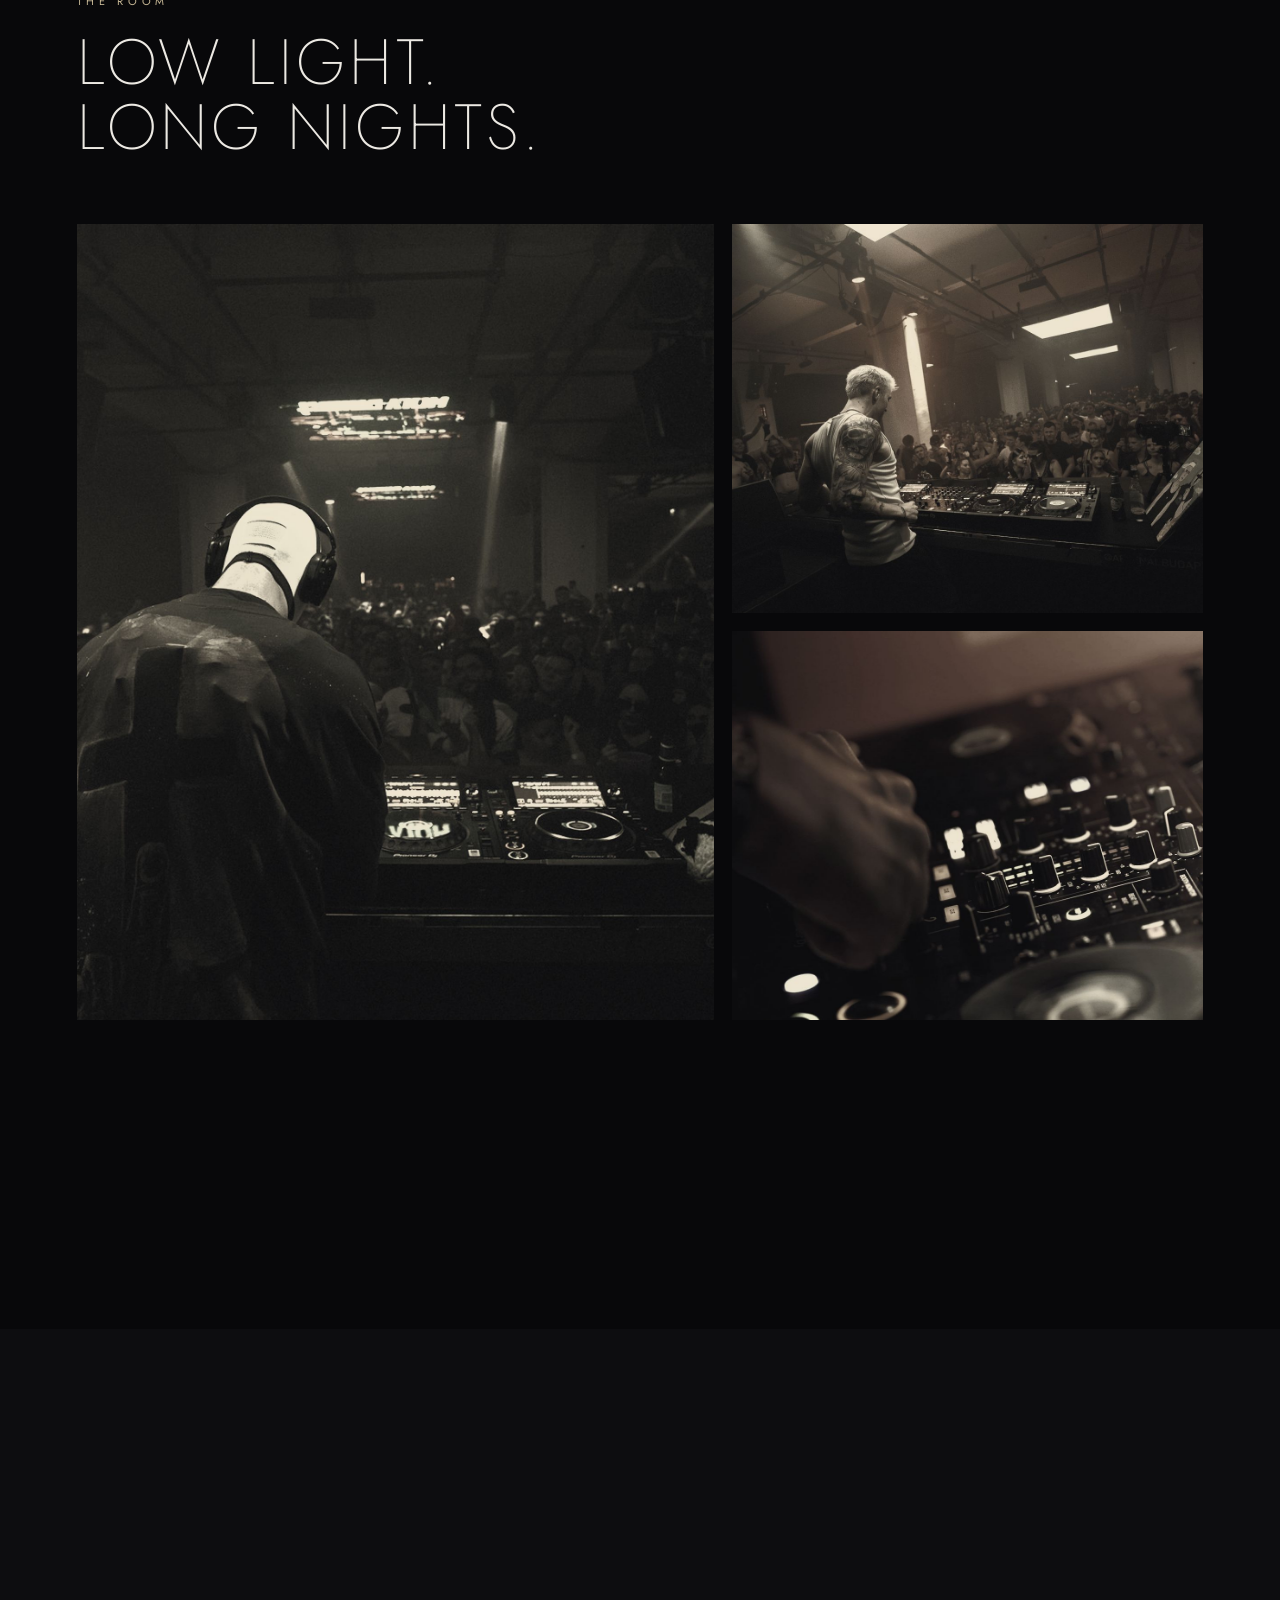
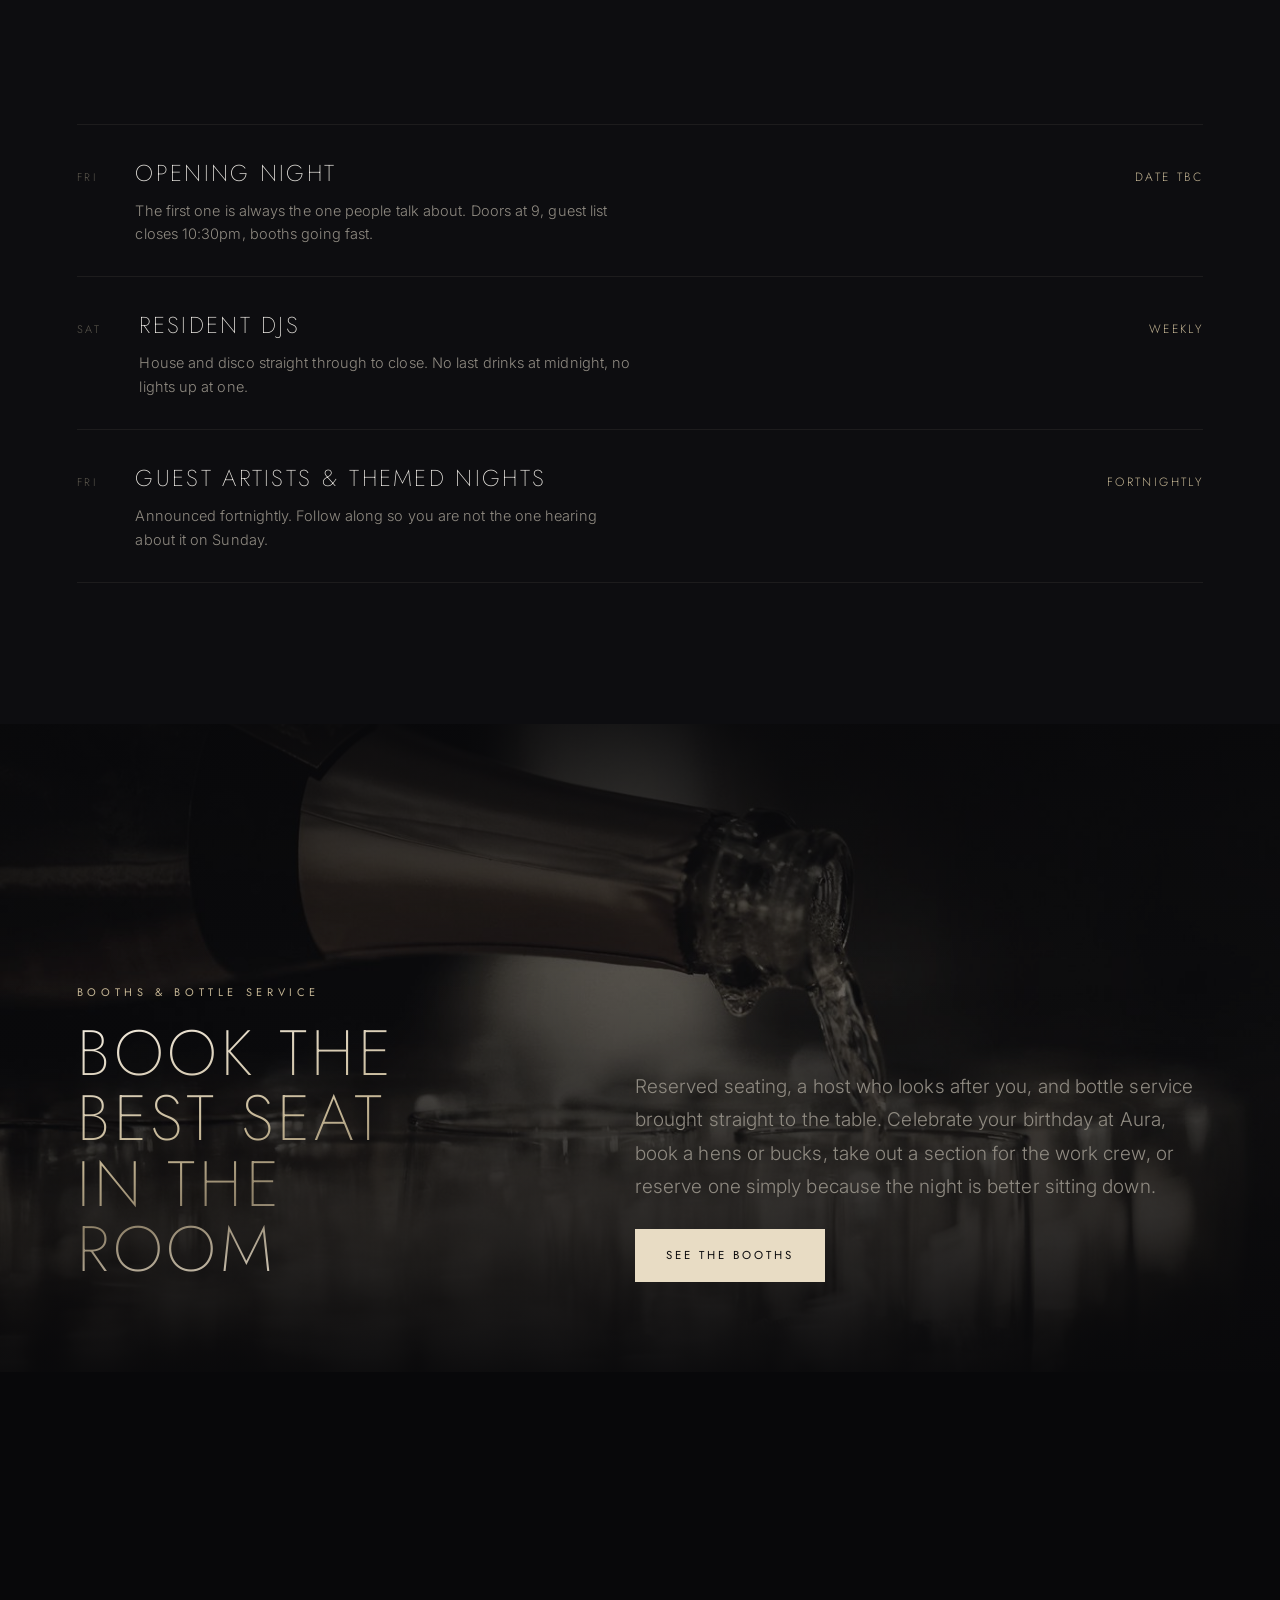
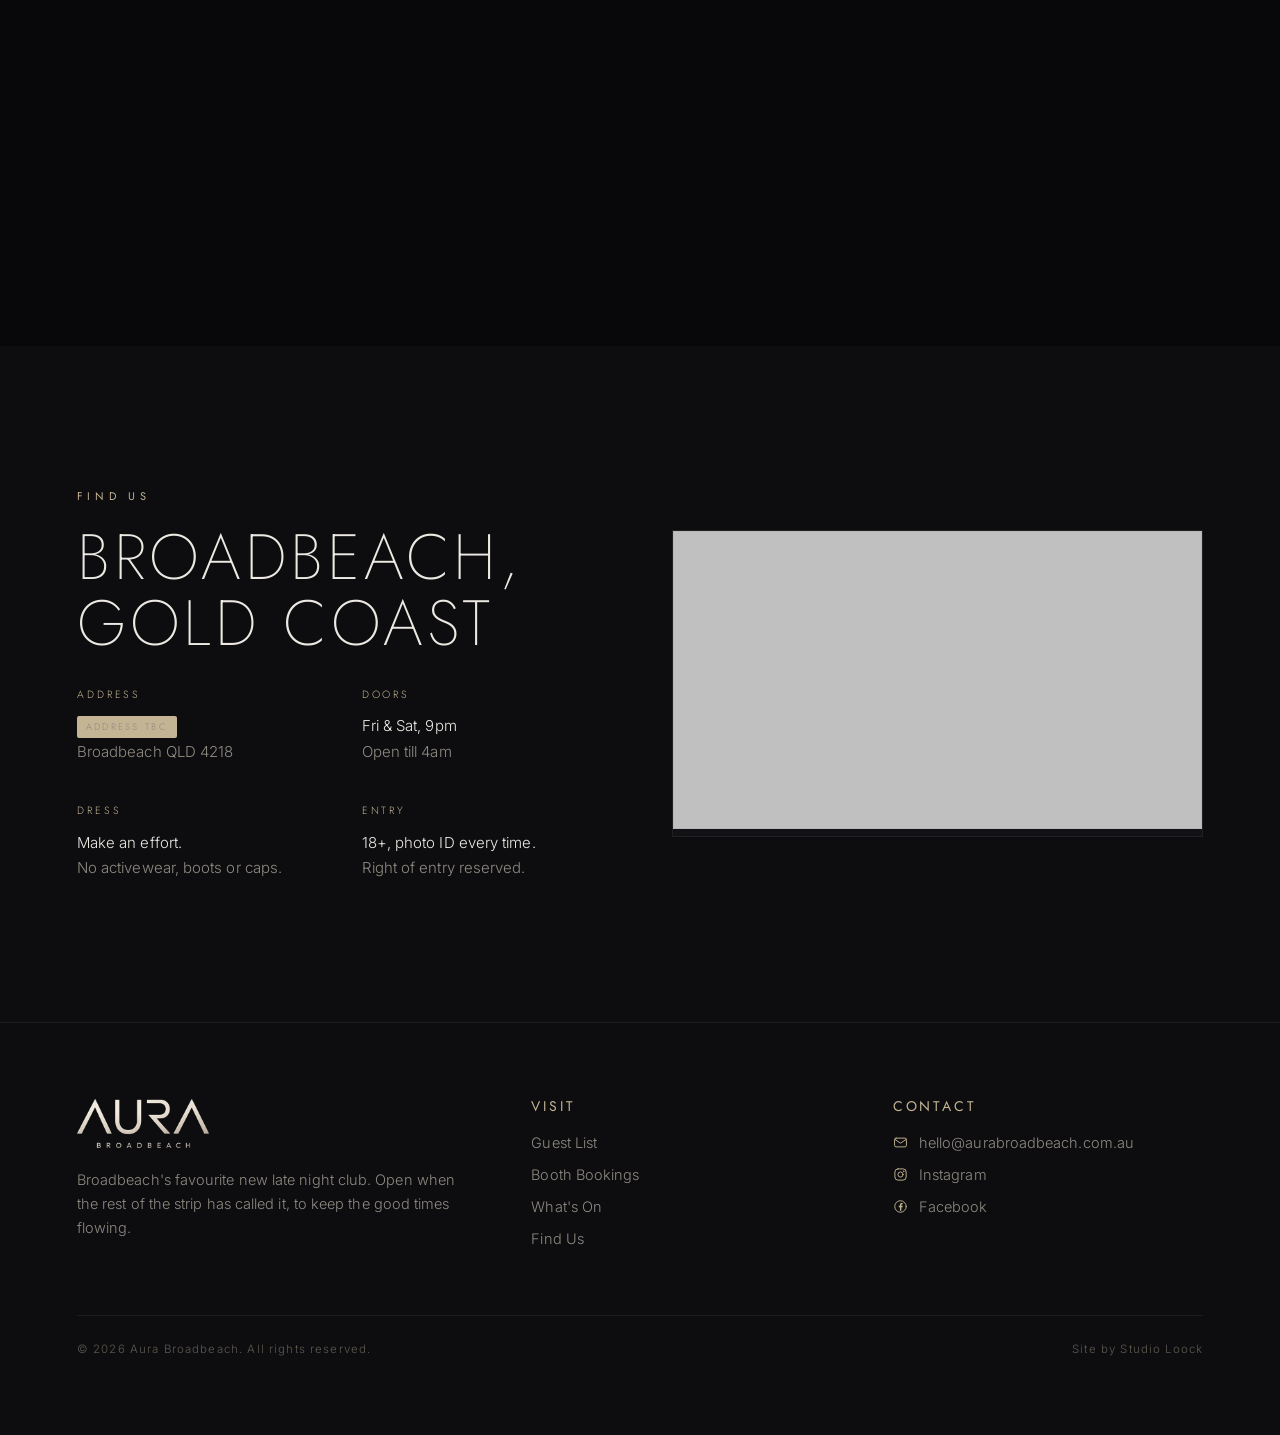
==== commit f00c24f2: "Cheers-in-a-booth image, 3-line heading, equal mobile buttons, mobile video, bigger mobile type" ====
--- a/index.html
+++ b/index.html
@@ -17,7 +17,7 @@
 <link rel="preconnect" href="https://fonts.googleapis.com">
 <link rel="preconnect" href="https://fonts.gstatic.com" crossorigin>
 <link href="https://fonts.googleapis.com/css2?family=Jost:wght@200;300;400&family=Inter:wght@300;400&display=swap" rel="stylesheet">
-<link rel="stylesheet" href="styles.css?v=10">
+<link rel="stylesheet" href="styles.css?v=11">
 <!-- TRACKING SLOT: Meta Pixel + Google tag go here before launch -->
 <script type="application/ld+json">
 {
@@ -56,7 +56,7 @@
 <header class="hero">
   <div class="hero-bg">
     <img src="assets/hero.jpg" alt="" aria-hidden="true" fetchpriority="high">
-    <video class="hero-video" id="heroVideo" muted loop playsinline preload="none" poster="assets/hero.jpg" aria-hidden="true" tabindex="-1">
+    <video class="hero-video" id="heroVideo" muted loop autoplay playsinline webkit-playsinline preload="auto" poster="assets/hero.jpg" aria-hidden="true" tabindex="-1">
       <source data-src="assets/hero.webm" type="video/webm">
       <source data-src="assets/hero.mp4" type="video/mp4">
     </video>
@@ -77,7 +77,7 @@
   <div class="wrap">
     <div class="head center rv">
       <p class="eyebrow">The Idea</p>
-      <h2 class="metal" style="max-width:14ch;">Where the night just keeps getting better</h2>
+      <h2 class="metal" style="max-width:22ch;">Where the night just keeps getting better</h2>
       <p class="lead" style="text-align:center; margin-inline:auto;">Aura is Broadbeach's new late night club, the room everyone wants to be in once the rest of the strip has called it. Expect resident DJs, champagne on ice, booths that are genuinely yours for the night, and a dancefloor still full at three.</p>
       <p class="lead" style="text-align:center; margin-inline:auto;">Not just another late bar. A nightclub you all will be talking about on Sunday.</p>
     </div>
@@ -229,6 +229,6 @@
   </div>
 </footer>
 <script src="assets/lenis.min.js" defer></script>
-<script src="app.js?v=10" defer></script>
+<script src="app.js?v=11" defer></script>
 </body>
 </html>
--- a/styles.css
+++ b/styles.css
@@ -124,25 +124,26 @@
   position:absolute; inset:0;
   width:100%; height:100%; object-fit:cover;
 }
-.hero-bg img{opacity:.58;}
+.hero-bg img{opacity:.44;}
 .hero-video{opacity:0; transition:opacity 1.4s var(--ease);}
-.hero-video.ready{opacity:.5;}
+.hero-video.ready{opacity:.38;}
 .hero-video.ready ~ img,.hero-bg:has(.hero-video.ready) img{opacity:0;}
 .hero-bg::after{
   content:""; position:absolute; inset:0;
   background:
-    radial-gradient(122% 86% at 50% 44%, transparent 0%, rgba(8,8,10,.5) 60%, var(--void) 100%),
+    radial-gradient(108% 76% at 50% 44%, rgba(8,8,10,.34) 0%, rgba(8,8,10,.72) 58%, var(--void) 100%),
     linear-gradient(180deg, rgba(8,8,10,.72) 0%, transparent 26%, transparent 62%, var(--void) 100%);
 }
-.hero-inner{position:relative; z-index:1; display:flex; flex-direction:column; align-items:center; gap:clamp(26px,4vw,44px);}
-.hero-logo{width:clamp(228px,38vw,520px);}
+.hero-inner{position:relative; z-index:1; display:flex; flex-direction:column; align-items:center; gap:clamp(30px,4.4vw,52px);}
+.hero-logo{width:clamp(210px,30vw,430px);}
 .hero-sub{
   font-family:var(--display); font-size:clamp(11px,1.3vw,13px); font-weight:300;
   letter-spacing:0.46em; text-transform:uppercase; color:var(--metal-2);
 }
 .hero-nights{
-  font-family:var(--display); font-size:clamp(13px,1.6vw,16px); font-weight:200;
-  letter-spacing:0.3em; text-transform:uppercase; color:var(--text);
+  font-family:var(--display); font-size:clamp(10.5px,1.15vw,12.5px); font-weight:300;
+  letter-spacing:0.42em; text-transform:uppercase; color:var(--metal-2);
+  margin-top:calc(-1 * clamp(12px,1.6vw,20px));
 }
 .hero-cta{display:flex; flex-wrap:wrap; gap:14px; justify-content:center;}
 .scroll-cue{
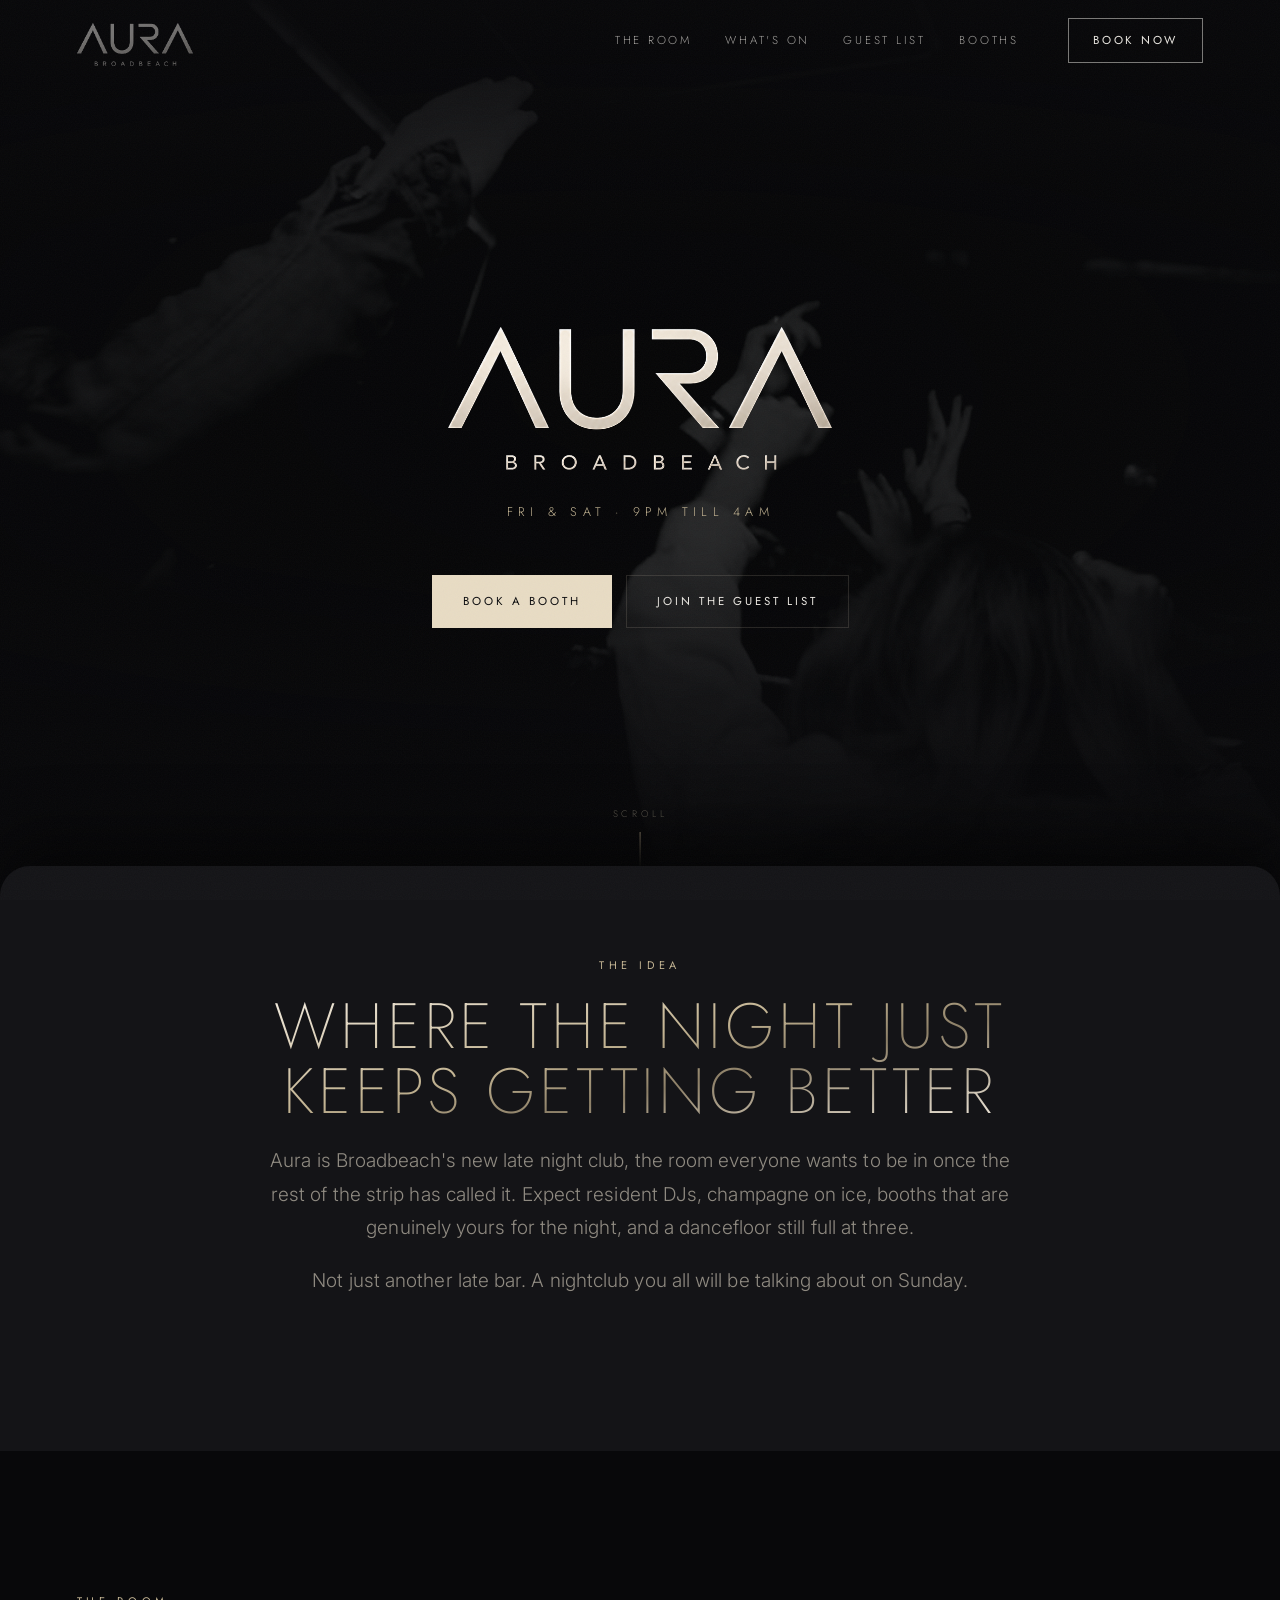
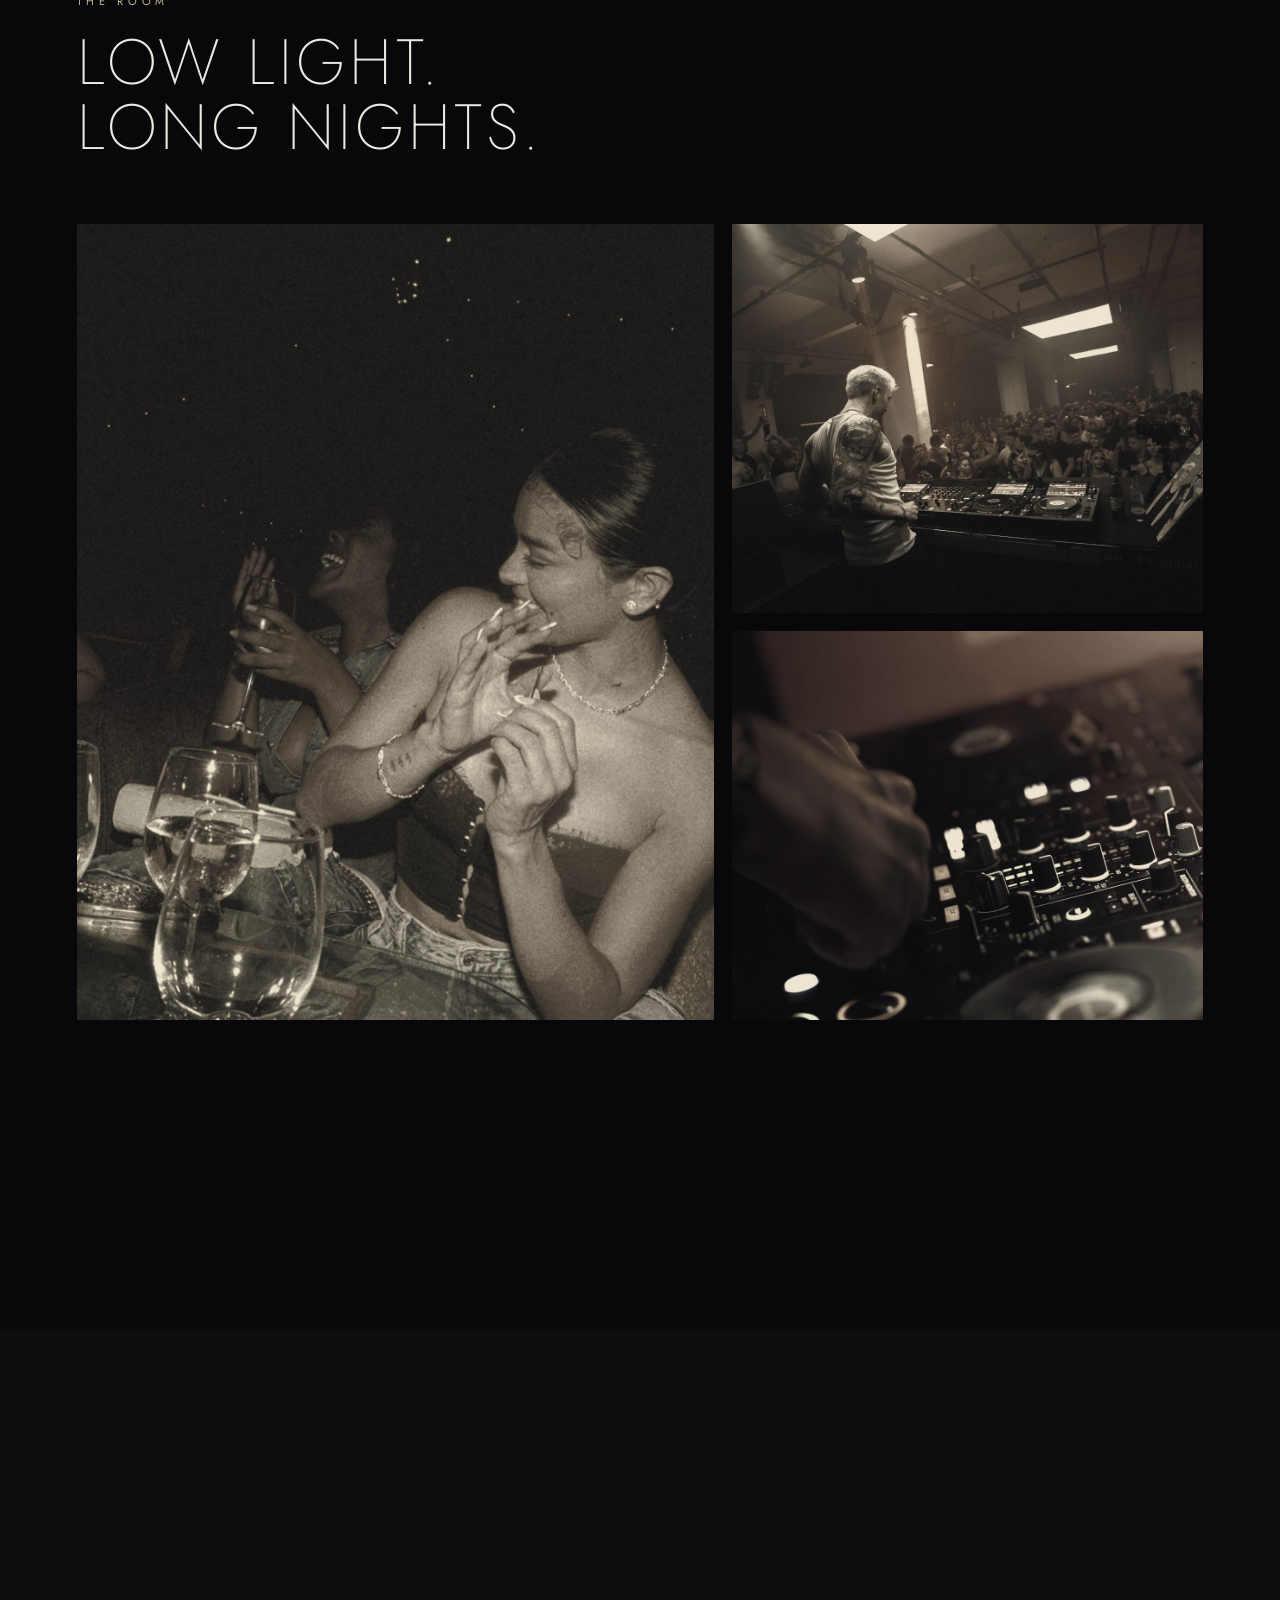
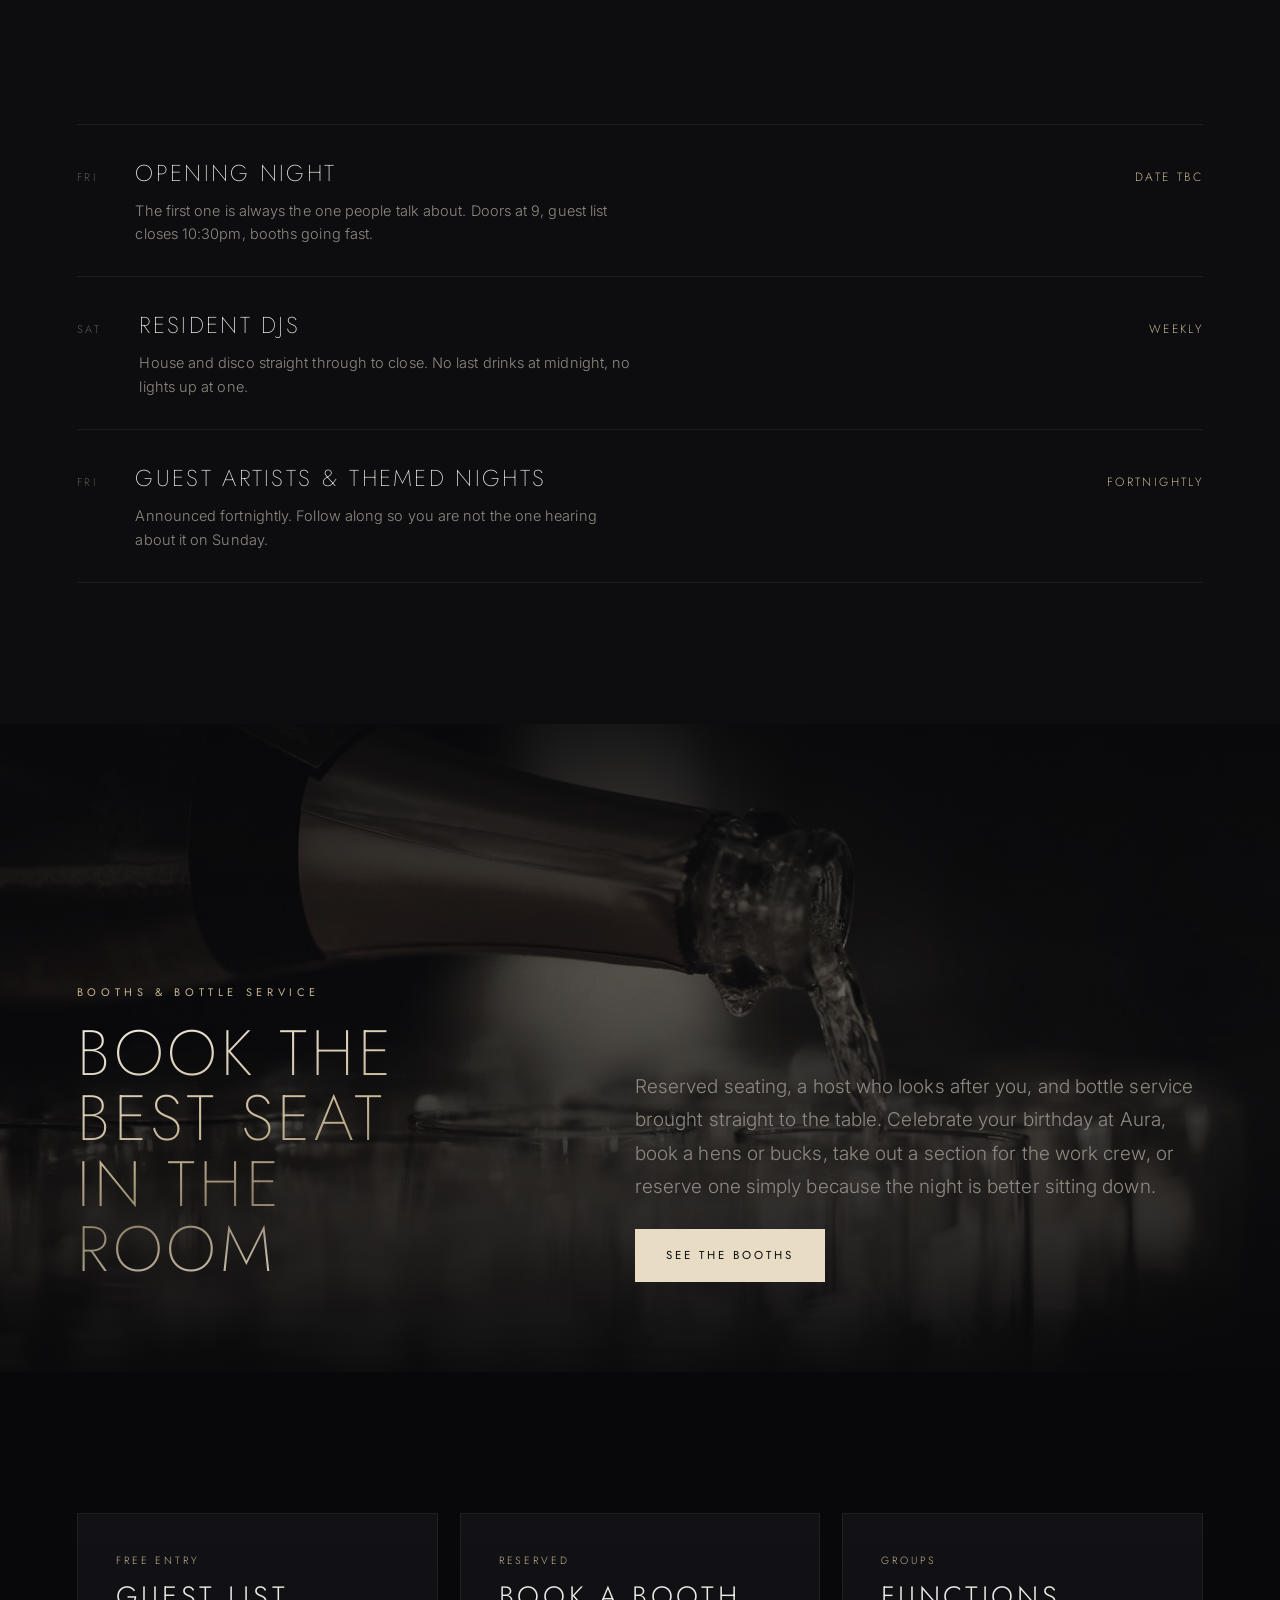
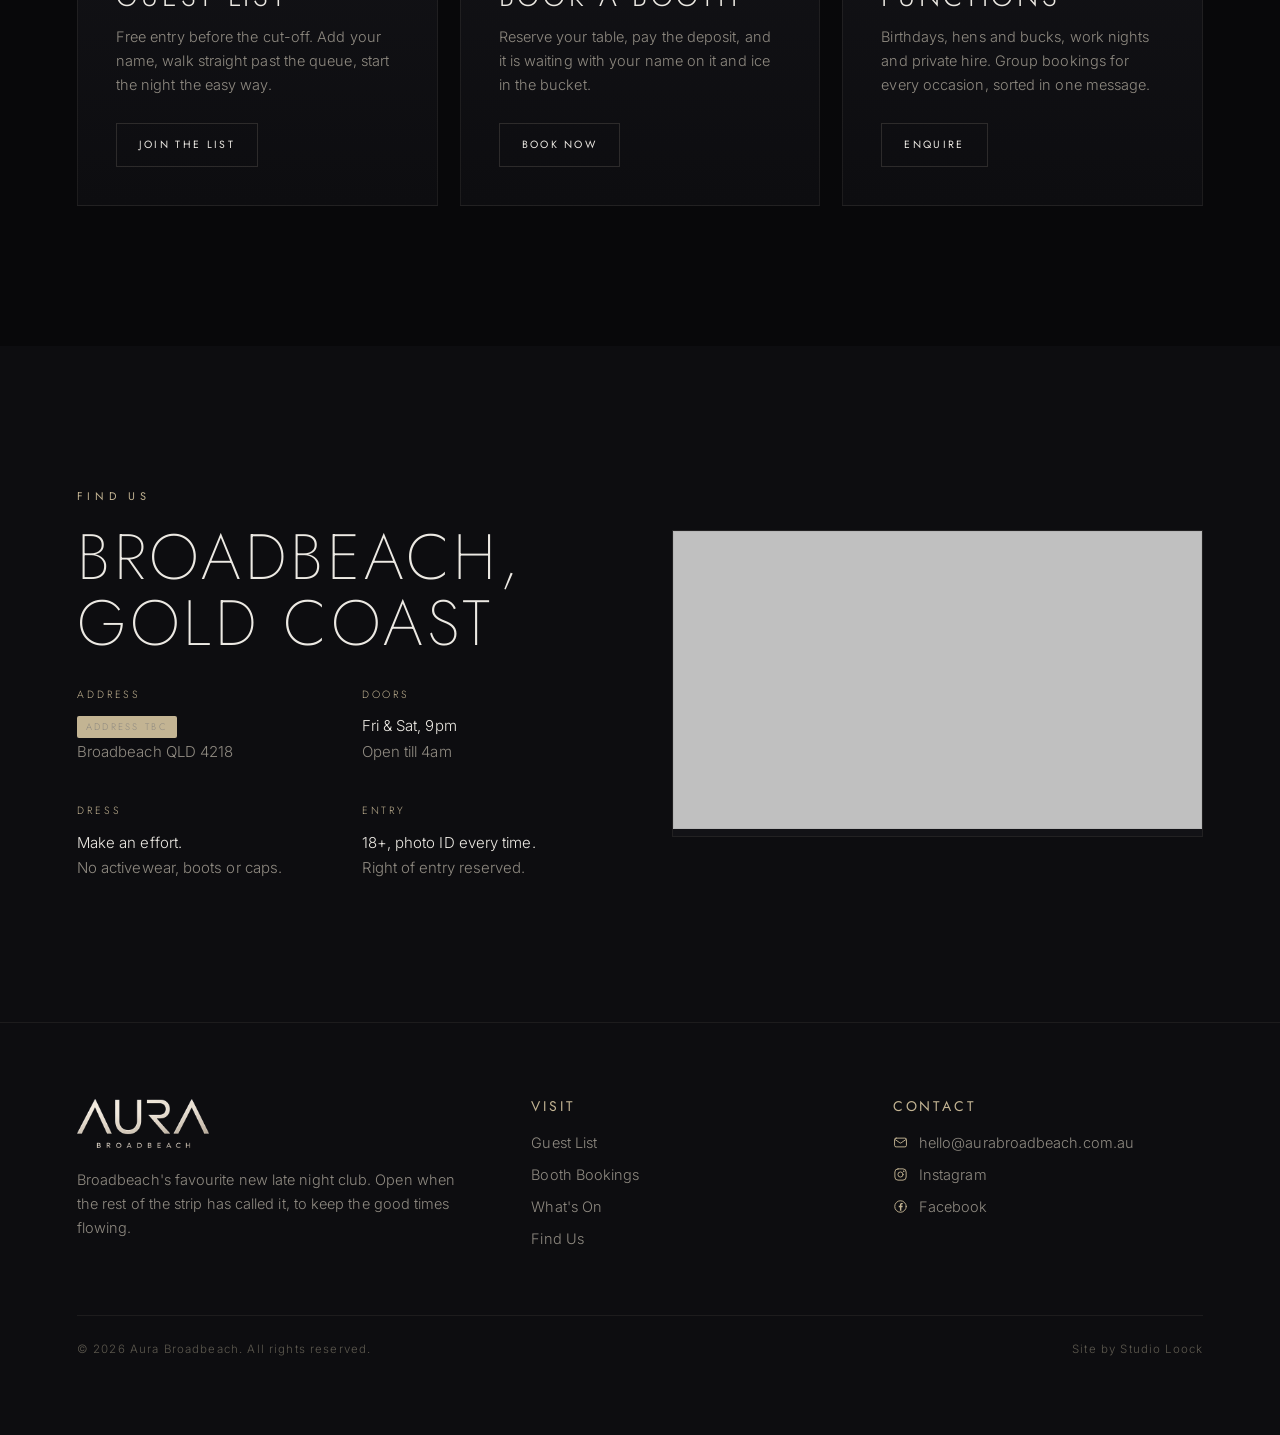
==== commit 2504ac3d: "Edge-to-edge Idea section, full-width mobile headings, image cache-bust" ====
--- a/index.html
+++ b/index.html
@@ -10,14 +10,14 @@
 <meta property="og:title" content="Aura Broadbeach">
 <meta property="og:description" content="Broadbeach's new late night club. Resident DJs, VIP booths and bottle service, open until 4am.">
 <meta property="og:url" content="https://aurabroadbeach.com.au/">
-<meta property="og:image" content="https://aurabroadbeach.com.au/assets/hero.jpg">
+<meta property="og:image" content="https://aurabroadbeach.com.au/assets/hero.jpg?v=2">
 <meta name="twitter:card" content="summary_large_image">
 <meta name="theme-color" content="#08080a">
 <link rel="icon" href="assets/logo.png">
 <link rel="preconnect" href="https://fonts.googleapis.com">
 <link rel="preconnect" href="https://fonts.gstatic.com" crossorigin>
 <link href="https://fonts.googleapis.com/css2?family=Jost:wght@200;300;400&family=Inter:wght@300;400&display=swap" rel="stylesheet">
-<link rel="stylesheet" href="styles.css?v=11">
+<link rel="stylesheet" href="styles.css?v=12">
 <!-- TRACKING SLOT: Meta Pixel + Google tag go here before launch -->
 <script type="application/ld+json">
 {
@@ -25,7 +25,7 @@
   "@type":"NightClub",
   "name":"Aura Broadbeach",
   "url":"https://aurabroadbeach.com.au/",
-  "image":"https://aurabroadbeach.com.au/assets/hero.jpg",
+  "image":"https://aurabroadbeach.com.au/assets/hero.jpg?v=2",
   "description":"Aura is Broadbeach's late night club on the Gold Coast. Resident DJs, VIP booth bookings, bottle service and a free guest list, open Friday and Saturday until 4am.",
   "address":{"@type":"PostalAddress","streetAddress":"ADDRESS TO CONFIRM","addressLocality":"Broadbeach","addressRegion":"QLD","postalCode":"4218","addressCountry":"AU"},
   "openingHoursSpecification":[
@@ -55,8 +55,8 @@
 <!-- ============ HERO ============ -->
 <header class="hero">
   <div class="hero-bg">
-    <img src="assets/hero.jpg" alt="" aria-hidden="true" fetchpriority="high">
-    <video class="hero-video" id="heroVideo" muted loop autoplay playsinline webkit-playsinline preload="auto" poster="assets/hero.jpg" aria-hidden="true" tabindex="-1">
+    <img src="assets/hero.jpg?v=2" alt="" aria-hidden="true" fetchpriority="high">
+    <video class="hero-video" id="heroVideo" muted loop autoplay playsinline webkit-playsinline preload="auto" poster="assets/hero.jpg?v=2" aria-hidden="true" tabindex="-1">
       <source data-src="assets/hero.webm" type="video/webm">
       <source data-src="assets/hero.mp4" type="video/mp4">
     </video>
@@ -92,9 +92,9 @@
       <h2>Low light.<br>Long nights.</h2>
     </div>
     <div class="mosaic rv">
-      <figure class="m-a"><img src="assets/room.jpg" alt="The main bar at Aura Broadbeach" loading="lazy"></figure>
-      <figure class="m-b"><img src="assets/floor.jpg" alt="The floor at Aura Broadbeach" loading="lazy"></figure>
-      <figure class="m-c"><img src="assets/bar.jpg" alt="Cocktails at Aura Broadbeach" loading="lazy"></figure>
+      <figure class="m-a"><img src="assets/room.jpg?v=2" alt="The main bar at Aura Broadbeach" loading="lazy"></figure>
+      <figure class="m-b"><img src="assets/floor.jpg?v=2" alt="The floor at Aura Broadbeach" loading="lazy"></figure>
+      <figure class="m-c"><img src="assets/bar.jpg?v=2" alt="Cocktails at Aura Broadbeach" loading="lazy"></figure>
     </div>
     <div class="info rv" style="margin-top:clamp(38px,5vw,64px);">
       <div><div class="k">The Floor</div><div class="v">Room for <span class="ph">capacity TBC</span>, and it is still moving at three in the morning.</div></div>
@@ -229,6 +229,6 @@
   </div>
 </footer>
 <script src="assets/lenis.min.js" defer></script>
-<script src="app.js?v=11" defer></script>
+<script src="app.js?v=12" defer></script>
 </body>
 </html>
--- a/styles.css
+++ b/styles.css
@@ -55,9 +55,9 @@
   font-family:var(--display); font-weight:200; margin:0;
   text-transform:uppercase; line-height:1.02; letter-spacing:0.06em;
 }
-h1{font-size:clamp(40px,9vw,116px); letter-spacing:0.09em;}
-h2{font-size:clamp(28px,5.2vw,64px);}
-h3{font-size:clamp(19px,2.4vw,28px); letter-spacing:0.13em; font-weight:300;}
+h1{font-size:clamp(50px,11vw,116px); letter-spacing:0.09em;}
+h2{font-size:clamp(37px,8.6vw,64px);}
+h3{font-size:clamp(24px,5.4vw,28px); letter-spacing:0.13em; font-weight:300;}
 h4{font-size:14px; letter-spacing:0.2em; font-weight:400;}
 p{margin:0;}
 
@@ -65,7 +65,7 @@
   font-family:var(--display); font-size:11px; font-weight:400;
   letter-spacing:0.42em; text-transform:uppercase; color:var(--metal-2);
 }
-.lead{font-size:clamp(16px,1.5vw,19px); color:var(--muted); line-height:1.75; max-width:62ch;}
+.lead{font-size:clamp(17px,1.5vw,19px); color:var(--muted); line-height:1.75; max-width:62ch;}
 .metal{
   background:linear-gradient(168deg,var(--metal-1) 0%,var(--metal-2) 42%,var(--metal-3) 62%,var(--metal-1) 100%);
   -webkit-background-clip:text; background-clip:text; color:transparent;
@@ -194,7 +194,7 @@
   padding:clamp(20px,2.6vw,30px) 0; border-bottom:1px solid var(--line-soft);
 }
 .row .n{font-family:var(--display); font-size:11px; letter-spacing:0.22em; color:var(--faint);}
-.row .t{font-family:var(--display); font-size:clamp(17px,2vw,23px); font-weight:200; letter-spacing:0.1em; text-transform:uppercase;}
+.row .t{font-family:var(--display); font-size:clamp(21px,2vw,23px); font-weight:200; letter-spacing:0.1em; text-transform:uppercase;}
 .row .d{color:var(--muted); font-size:14.5px; margin-top:6px; max-width:56ch;}
 .row .v{font-family:var(--display); font-size:12px; letter-spacing:0.2em; text-transform:uppercase; color:var(--metal-2); text-align:right;}
 @media (max-width:640px){
@@ -214,7 +214,7 @@
 .card p{color:var(--muted); font-size:14.5px;}
 .card ul{margin:0; padding-left:17px; color:var(--muted); font-size:14.5px;}
 .card li{margin-bottom:5px;}
-.card .price{font-family:var(--display); font-weight:200; font-size:clamp(24px,3vw,34px); letter-spacing:0.06em;}
+.card .price{font-family:var(--display); font-weight:200; font-size:clamp(30px,3vw,34px); letter-spacing:0.06em;}
 
 /* ---------- feature band ---------- */
 .feature{position:relative; min-height:72svh; display:flex; align-items:flex-end; overflow:hidden;}
@@ -394,3 +394,19 @@
   .nav-links{gap:14px;}
   .nav-logo img{width:78px;}
 }
+
+/* ---------- mobile: equal-width stacked hero buttons, bigger type ---------- */
+@media (max-width:600px){
+  .hero-cta{
+    flex-direction:column;
+    width:min(320px, 82vw);
+    gap:12px;
+  }
+  .hero-cta .btn{width:100%; padding:17px 20px;}
+  .eyebrow{font-size:12px;}
+  .head{gap:16px;}
+  .info .v{font-size:16px;}
+  .card p, .card ul, .card li{font-size:15.5px;}
+  .row .d{font-size:15.5px;}
+  .foot a, .foot p{font-size:15.5px;}
+}
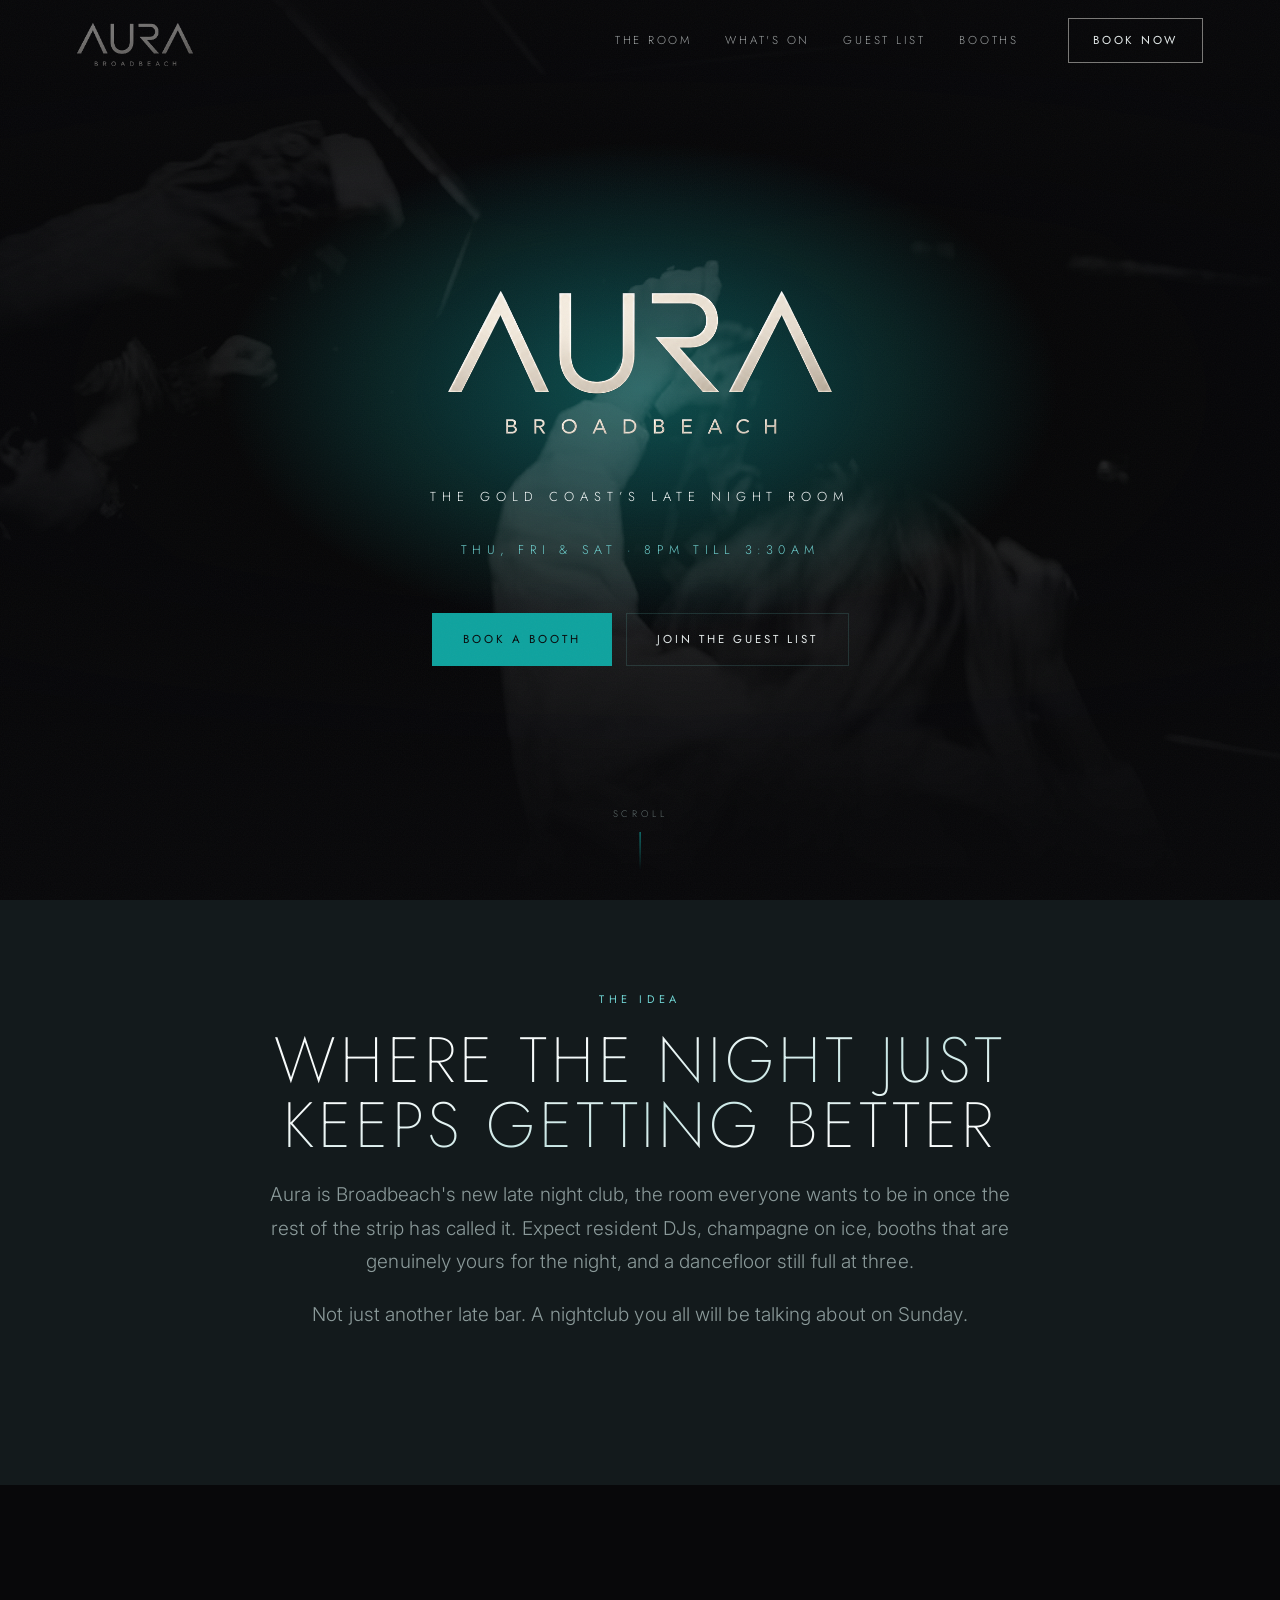
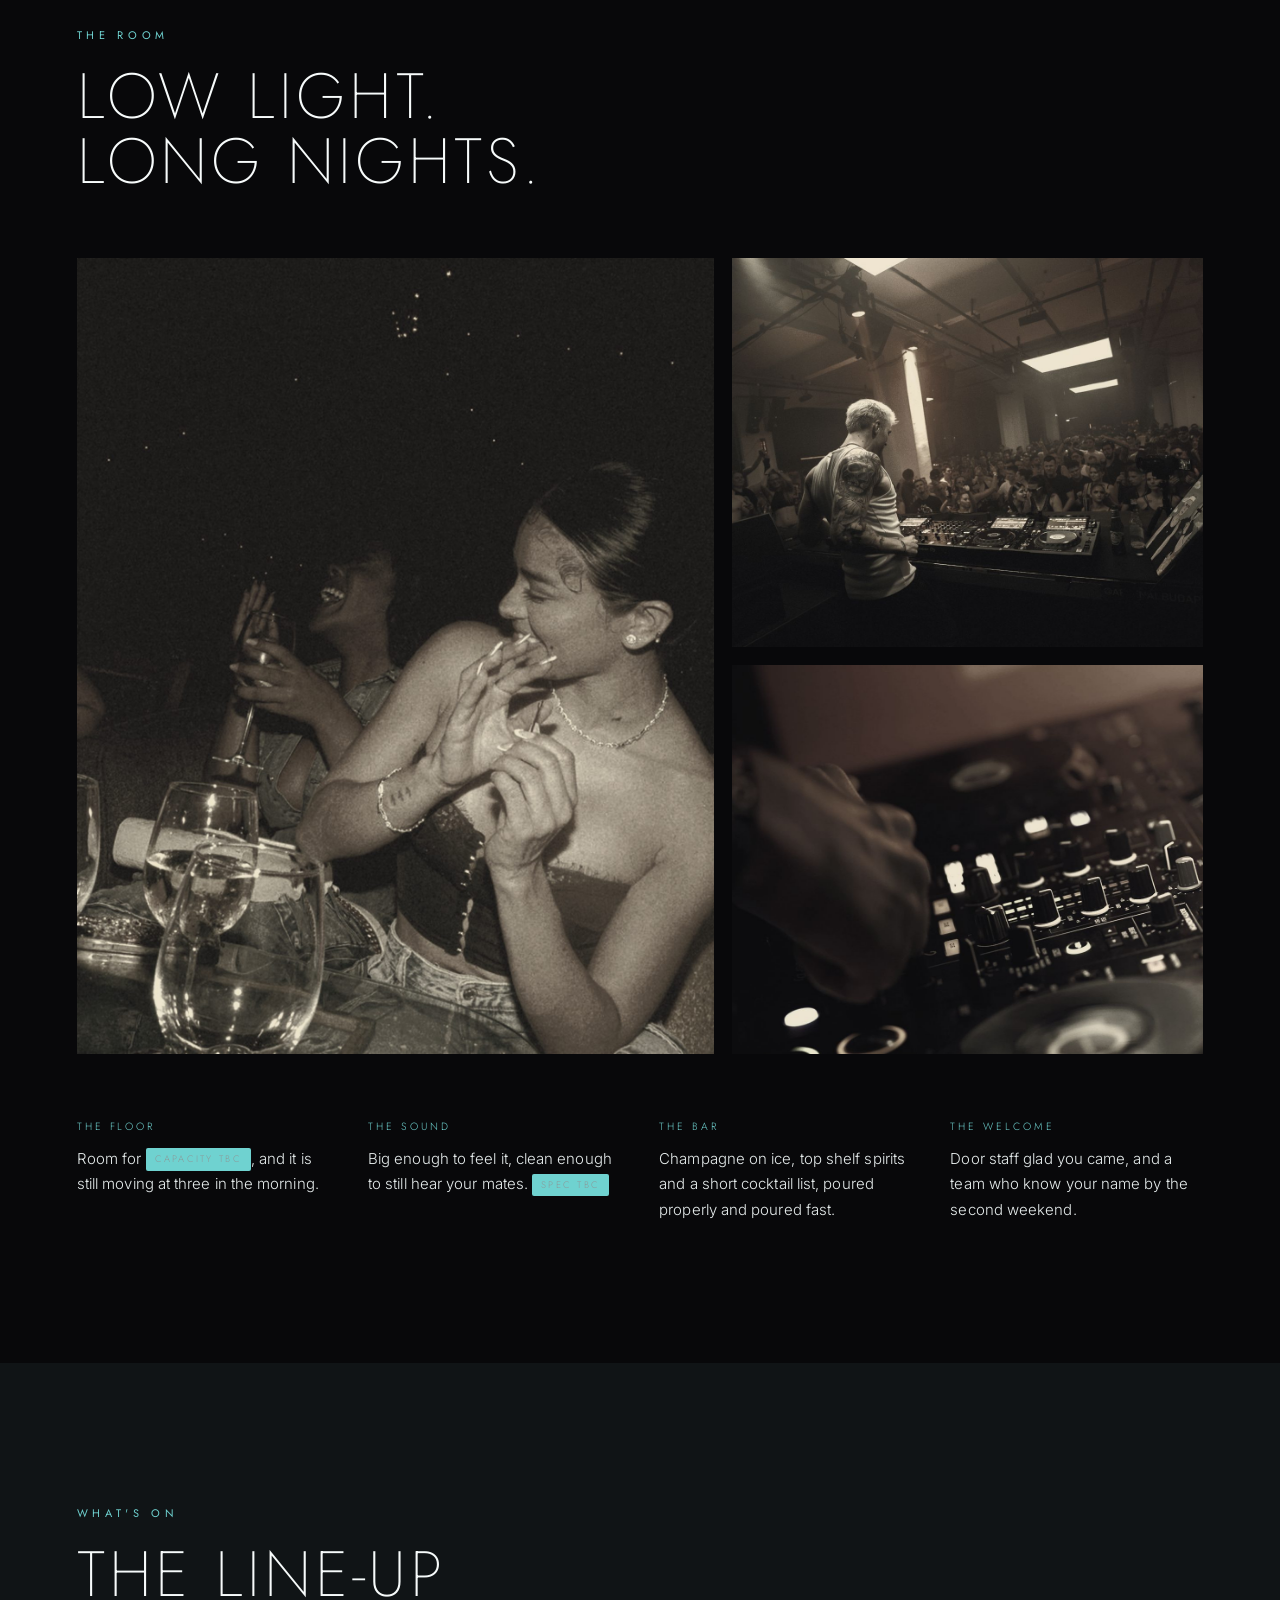
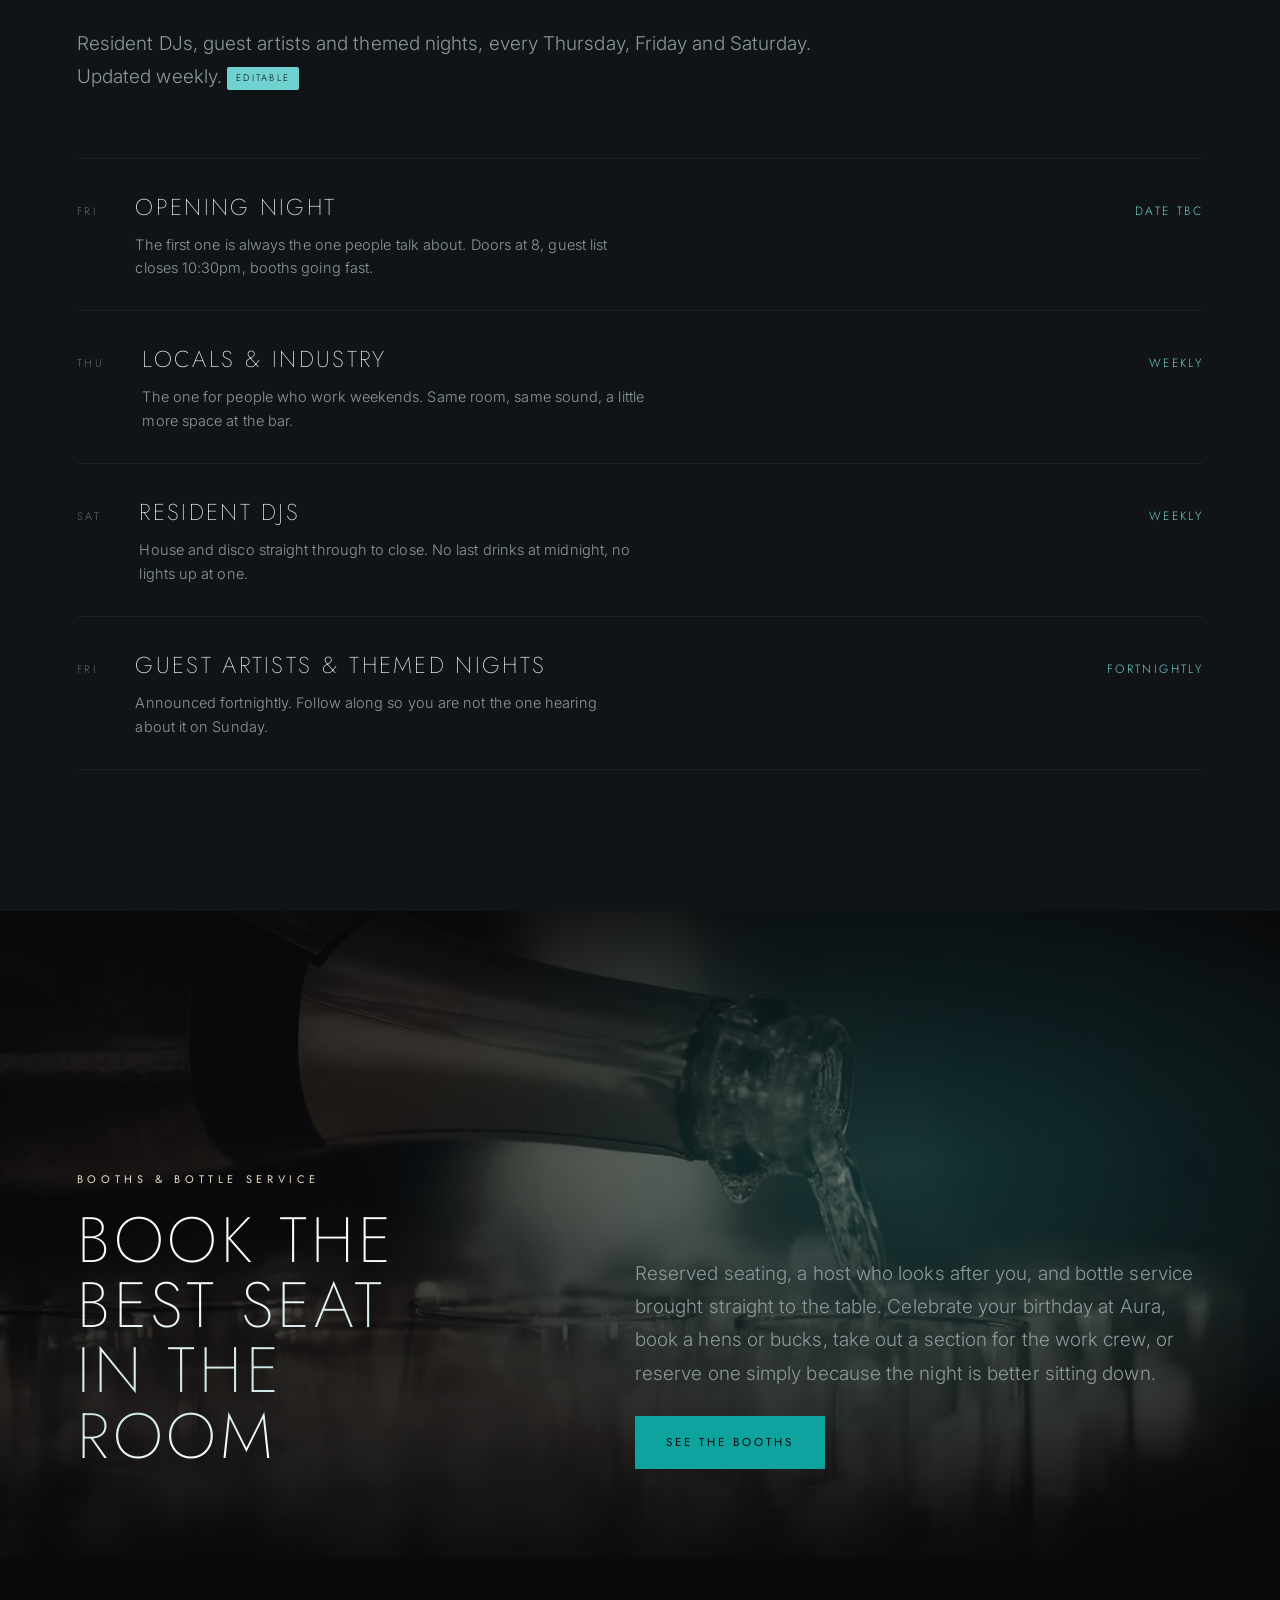
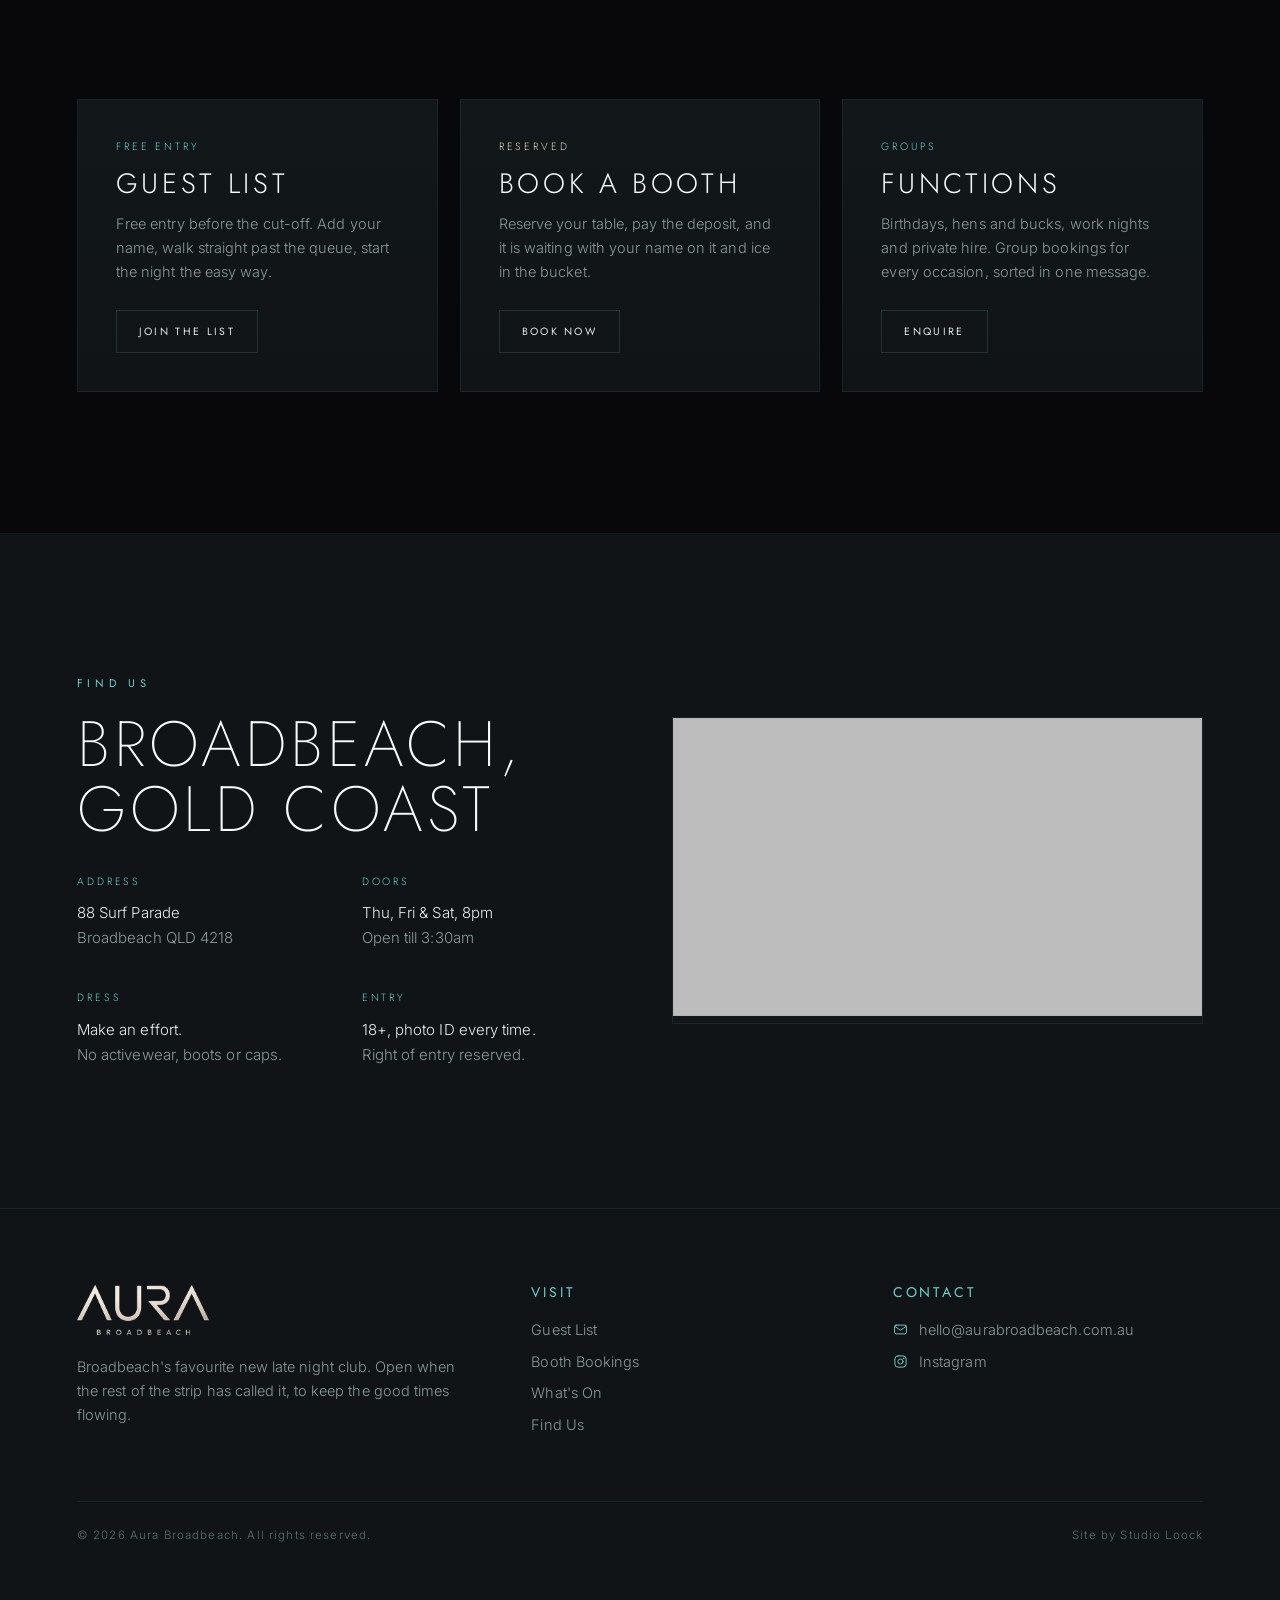
==== commit fce9f27a: "Round two: teal palette, venue photography, hero video, trading facts" ====
--- a/index.html
+++ b/index.html
@@ -4,11 +4,11 @@
 <meta charset="utf-8">
 <meta name="viewport" content="width=device-width, initial-scale=1">
 <title>Aura Broadbeach | Late Night Club, Booths &amp; Guest List</title>
-<meta name="description" content="Aura is Broadbeach's new late night club, where good taste meets a good time. Resident DJs, VIP booths, bottle service and a free guest list. Open Friday and Saturday until 4am.">
+<meta name="description" content="Aura is Broadbeach's new late night club, where good taste meets a good time. Resident DJs, VIP booths, bottle service and a free guest list. Open Thursday to Saturday until 3:30am.">
 <link rel="canonical" href="https://aurabroadbeach.com.au/">
 <meta property="og:type" content="website">
 <meta property="og:title" content="Aura Broadbeach">
-<meta property="og:description" content="Broadbeach's new late night club. Resident DJs, VIP booths and bottle service, open until 4am.">
+<meta property="og:description" content="Broadbeach's new late night club. Resident DJs, VIP booths and bottle service, open Thursday to Saturday until 3:30am.">
 <meta property="og:url" content="https://aurabroadbeach.com.au/">
 <meta property="og:image" content="https://aurabroadbeach.com.au/assets/hero.jpg?v=2">
 <meta name="twitter:card" content="summary_large_image">
@@ -17,7 +17,7 @@
 <link rel="preconnect" href="https://fonts.googleapis.com">
 <link rel="preconnect" href="https://fonts.gstatic.com" crossorigin>
 <link href="https://fonts.googleapis.com/css2?family=Jost:wght@200;300;400&family=Inter:wght@300;400&display=swap" rel="stylesheet">
-<link rel="stylesheet" href="styles.css?v=12">
+<link rel="stylesheet" href="styles.css?v=13">
 <!-- TRACKING SLOT: Meta Pixel + Google tag go here before launch -->
 <script type="application/ld+json">
 {
@@ -26,10 +26,10 @@
   "name":"Aura Broadbeach",
   "url":"https://aurabroadbeach.com.au/",
   "image":"https://aurabroadbeach.com.au/assets/hero.jpg?v=2",
-  "description":"Aura is Broadbeach's late night club on the Gold Coast. Resident DJs, VIP booth bookings, bottle service and a free guest list, open Friday and Saturday until 4am.",
-  "address":{"@type":"PostalAddress","streetAddress":"ADDRESS TO CONFIRM","addressLocality":"Broadbeach","addressRegion":"QLD","postalCode":"4218","addressCountry":"AU"},
+  "description":"Aura is Broadbeach's late night club on the Gold Coast. Resident DJs, VIP booth bookings, bottle service and a free guest list, open Thursday to Saturday until 3:30am.",
+  "address":{"@type":"PostalAddress","streetAddress":"88 Surf Parade","addressLocality":"Broadbeach","addressRegion":"QLD","postalCode":"4218","addressCountry":"AU"},
   "openingHoursSpecification":[
-    {"@type":"OpeningHoursSpecification","dayOfWeek":["Friday","Saturday"],"opens":"21:00","closes":"03:00"}
+    {"@type":"OpeningHoursSpecification","dayOfWeek":["Thursday","Friday","Saturday"],"opens":"20:00","closes":"03:30"}
   ],
   "acceptsReservations":"True"
 }
@@ -55,15 +55,17 @@
 <!-- ============ HERO ============ -->
 <header class="hero">
   <div class="hero-bg">
-    <img src="assets/hero.jpg?v=2" alt="" aria-hidden="true" fetchpriority="high">
-    <video class="hero-video" id="heroVideo" muted loop autoplay playsinline webkit-playsinline preload="auto" poster="assets/hero.jpg?v=2" aria-hidden="true" tabindex="-1">
-      <source data-src="assets/hero.webm" type="video/webm">
-      <source data-src="assets/hero.mp4" type="video/mp4">
+    <img src="assets/hero.jpg?v=3" alt="" aria-hidden="true" fetchpriority="high">
+    <video class="hero-video" id="heroVideo" muted loop autoplay playsinline webkit-playsinline preload="auto" poster="assets/hero.jpg?v=3" aria-hidden="true" tabindex="-1">
+      <source data-src="assets/hero.webm?v=3" type="video/webm">
+      <source data-src="assets/hero.mp4?v=3" type="video/mp4">
     </video>
   </div>
+  <div class="hero-glow" aria-hidden="true"></div>
   <div class="hero-inner">
     <img class="hero-logo" src="assets/logo.png" alt="Aura Broadbeach">
-    <p class="hero-nights">Fri &amp; Sat &middot; 9pm till 4am</p>
+    <p class="hero-sub">The Gold Coast&rsquo;s late night room</p>
+    <p class="hero-nights">Thu, Fri &amp; Sat &middot; 8pm till 3:30am</p>
     <div class="hero-cta">
       <a class="btn btn-solid" href="booth-bookings/">Book a Booth</a>
       <a class="btn" href="guest-list/">Join the Guest List</a>
@@ -92,9 +94,9 @@
       <h2>Low light.<br>Long nights.</h2>
     </div>
     <div class="mosaic rv">
-      <figure class="m-a"><img src="assets/room.jpg?v=2" alt="The main bar at Aura Broadbeach" loading="lazy"></figure>
-      <figure class="m-b"><img src="assets/floor.jpg?v=2" alt="The floor at Aura Broadbeach" loading="lazy"></figure>
-      <figure class="m-c"><img src="assets/bar.jpg?v=2" alt="Cocktails at Aura Broadbeach" loading="lazy"></figure>
+      <figure class="m-a"><img src="assets/room.jpg?v=3" alt="Friends on the dancefloor at Aura Broadbeach" loading="lazy"></figure>
+      <figure class="m-b"><img src="assets/floor.jpg?v=3" alt="The crowd at Aura Broadbeach" loading="lazy"></figure>
+      <figure class="m-c"><img src="assets/bar.jpg?v=3" alt="The DJ decks at Aura Broadbeach" loading="lazy"></figure>
     </div>
     <div class="info rv" style="margin-top:clamp(38px,5vw,64px);">
       <div><div class="k">The Floor</div><div class="v">Room for <span class="ph">capacity TBC</span>, and it is still moving at three in the morning.</div></div>
@@ -111,13 +113,18 @@
     <div class="head rv">
       <p class="eyebrow">What's On</p>
       <h2>The line-up</h2>
-      <p class="lead">Resident DJs, guest artists and themed nights, every Friday and Saturday. Updated weekly. <span class="ph">Editable</span></p>
+      <p class="lead">Resident DJs, guest artists and themed nights, every Thursday, Friday and Saturday. Updated weekly. <span class="ph">Editable</span></p>
     </div>
     <div class="rows rv">
       <div class="row">
         <div class="n">FRI</div>
-        <div><div class="t">Opening Night</div><div class="d">The first one is always the one people talk about. Doors at 9, guest list closes 10:30pm, booths going fast.</div></div>
+        <div><div class="t">Opening Night</div><div class="d">The first one is always the one people talk about. Doors at 8, guest list closes 10:30pm, booths going fast.</div></div>
         <div class="v">Date TBC</div>
+      </div>
+      <div class="row">
+        <div class="n">THU</div>
+        <div><div class="t">Locals &amp; Industry</div><div class="d">The one for people who work weekends. Same room, same sound, a little more space at the bar.</div></div>
+        <div class="v">Weekly</div>
       </div>
       <div class="row">
         <div class="n">SAT</div>
@@ -136,10 +143,11 @@
 <!-- ============ BOOTHS FEATURE ============ -->
 <section class="feature">
   <div class="feature-bg"><img src="assets/booths.jpg" alt="" aria-hidden="true" loading="lazy"></div>
+  <div class="feature-glow" aria-hidden="true"></div>
   <div class="wrap">
     <div class="split narrow" style="align-items:end;">
       <div class="rv">
-        <p class="eyebrow" style="margin-bottom:20px;">Booths &amp; Bottle Service</p>
+        <p class="eyebrow gold" style="margin-bottom:20px;">Booths &amp; Bottle Service</p>
         <h2 class="metal h-tight-sm">Book the best seat in the room</h2>
       </div>
       <div class="rv" style="display:flex; flex-direction:column; gap:26px; align-items:flex-start;">
@@ -161,7 +169,7 @@
         <div style="margin-top:auto; padding-top:12px;"><a class="btn btn-sm" href="guest-list/">Join the list</a></div>
       </div>
       <div class="card">
-        <p class="cap">Reserved</p>
+        <p class="cap gold">Reserved</p>
         <h3>Book a Booth</h3>
         <p>Reserve your table, pay the deposit, and it is waiting with your name on it and ice in the bucket.</p>
         <div style="margin-top:auto; padding-top:12px;"><a class="btn btn-sm" href="booth-bookings/">Book now</a></div>
@@ -184,15 +192,15 @@
         <p class="eyebrow" style="margin-bottom:20px;">Find Us</p>
         <h2 style="margin-bottom:30px;">Broadbeach,<br>Gold Coast</h2>
         <div class="info" style="grid-template-columns:1fr 1fr;">
-          <div><div class="k">Address</div><div class="v"><span class="ph">address TBC</span><br><span>Broadbeach QLD 4218</span></div></div>
-          <div><div class="k">Doors</div><div class="v">Fri &amp; Sat, 9pm<br><span>Open till 4am</span></div></div>
+          <div><div class="k">Address</div><div class="v">88 Surf Parade<br><span>Broadbeach QLD 4218</span></div></div>
+          <div><div class="k">Doors</div><div class="v">Thu, Fri &amp; Sat, 8pm<br><span>Open till 3:30am</span></div></div>
           <div><div class="k">Dress</div><div class="v">Make an effort.<br><span>No activewear, boots or caps.</span></div></div>
           <div><div class="k">Entry</div><div class="v">18+, photo ID every time.<br><span>Right of entry reserved.</span></div></div>
         </div>
       </div>
       <div class="rv map-shell">
         <iframe class="map" title="Map showing Aura Broadbeach" loading="lazy" referrerpolicy="no-referrer-when-downgrade"
-          src="https://www.google.com/maps?q=Broadbeach%20QLD%204218&output=embed"></iframe>
+          src="https://www.google.com/maps?q=88%20Surf%20Parade%2C%20Broadbeach%20QLD%204218&output=embed"></iframe>
       </div>
     </div>
   </div>
@@ -218,8 +226,8 @@
       <div>
         <h4>Contact</h4>
         <a class="with-ico" href="mailto:HELLO@AURABROADBEACH.COM.AU"><svg viewBox="0 0 24 24" aria-hidden="true"><rect x="2.5" y="5" width="19" height="14" rx="2.5"/><path d="M3 7l8.1 5.6a1.6 1.6 0 0 0 1.8 0L21 7"/></svg><span>hello@aurabroadbeach.com.au</span></a>
-        <a class="with-ico" href="#" data-social="instagram" rel="noopener"><svg viewBox="0 0 24 24" aria-hidden="true"><rect x="3" y="3" width="18" height="18" rx="5"/><circle cx="12" cy="12" r="4.1"/><circle class="fillbit" cx="17.2" cy="6.8" r="1.25"/></svg><span>Instagram</span></a>
-        <a class="with-ico" href="#" data-social="facebook" rel="noopener"><svg viewBox="0 0 24 24" aria-hidden="true"><circle cx="12" cy="12" r="9.2"/><path class="fillbit" d="M13.35 18.6v-5.55h1.87l.3-2.2h-2.17V9.44c0-.63.19-1.06 1.1-1.06h1.14V6.42a14.8 14.8 0 0 0-1.6-.08c-1.7 0-2.87 1.02-2.87 2.9v1.61H9.25v2.2h1.87v5.55z"/></svg><span>Facebook</span></a>
+        <a class="with-ico" href="https://www.instagram.com/aura_broadbeach/" target="_blank" rel="noopener"><svg viewBox="0 0 24 24" aria-hidden="true"><rect x="3" y="3" width="18" height="18" rx="5"/><circle cx="12" cy="12" r="4.1"/><circle class="fillbit" cx="17.2" cy="6.8" r="1.25"/></svg><span>Instagram</span></a>
+        <!-- Facebook link hidden until the venue supplies the URL -->
       </div>
     </div>
     <div class="colophon">
--- a/styles.css
+++ b/styles.css
@@ -6,22 +6,33 @@
 
 :root{
   --void:#08080a;
-  --ink:#0d0d10;
-  --panel:#121216;
-  --smoke:#1a1a1f;
-  --ink-lift:#141417;
-
-  --champagne:#e8dcc4;
-  --champagne-dim:#b0a488;
-  --metal-1:#f3ece0;
-  --metal-2:#c3b493;
-  --metal-3:#8d8068;
-
-  --text:#ece9e3;
-  --muted:#8f8a81;
-  --faint:#5d594f;
-  --line:rgba(232,220,196,0.14);
-  --line-soft:rgba(232,220,196,0.07);
+  --ink:#101416;
+  --panel:#12171a;
+  --smoke:#182023;
+  --ink-lift:#131a1c;
+
+  /* primary accent: sampled from the venue's own logo glow, hue 180 */
+  --teal-lift:#6fd2d0;   /* type, hairlines, icons  — 11.8:1 on void */
+  --teal:#0fa39f;        /* solid fills only        —  6.4:1 with void text */
+  --teal-glow:#0e7c7b;   /* atmosphere only, never a flat fill */
+  --white:#f7fbfb;       /* headlines and logo */
+
+  /* rare accent: booths and bottle service only */
+  --gold:#e8dcc4;
+  --gold-dim:#b0a488;
+
+  /* legacy aliases, kept so nothing breaks */
+  --champagne:var(--gold);
+  --champagne-dim:var(--gold-dim);
+  --metal-1:var(--white);
+  --metal-2:var(--teal-lift);
+  --metal-3:var(--teal);
+
+  --text:#e6ecec;
+  --muted:#8b9a9a;
+  --faint:#5f6d6d;
+  --line:rgba(111,210,208,0.16);
+  --line-soft:rgba(111,210,208,0.08);
 
   --display:'Jost',-apple-system,'Helvetica Neue',Arial,sans-serif;
   --body:'Inter',-apple-system,'Helvetica Neue',Arial,sans-serif;
@@ -52,7 +63,7 @@
 
 /* ---------- type ---------- */
 h1,h2,h3,h4{
-  font-family:var(--display); font-weight:200; margin:0;
+  font-family:var(--display); font-weight:200; margin:0; color:var(--white);
   text-transform:uppercase; line-height:1.02; letter-spacing:0.06em;
 }
 h1{font-size:clamp(50px,11vw,116px); letter-spacing:0.09em;}
@@ -67,7 +78,7 @@
 }
 .lead{font-size:clamp(17px,1.5vw,19px); color:var(--muted); line-height:1.75; max-width:62ch;}
 .metal{
-  background:linear-gradient(168deg,var(--metal-1) 0%,var(--metal-2) 42%,var(--metal-3) 62%,var(--metal-1) 100%);
+  background:linear-gradient(166deg,var(--white) 0%,var(--white) 30%,#dcefee 48%,#c7e6e4 58%,var(--white) 78%,var(--white) 100%);
   -webkit-background-clip:text; background-clip:text; color:transparent;
 }
 .rule{height:1px; background:var(--line); border:0; margin:0;}
@@ -93,7 +104,7 @@
   text-decoration:none; color:var(--text); opacity:.68; transition:opacity .3s var(--ease); white-space:nowrap;
 }
 .nav-links a:hover,.nav-links a:focus-visible,.nav-links a[aria-current]{opacity:1;}
-.nav-links a[aria-current]{color:var(--champagne);}
+.nav-links a[aria-current]{color:var(--teal-lift);}
 @media (max-width:760px){
   .nav-links .hide-sm{display:none;}
 }
@@ -107,11 +118,11 @@
   background:transparent; transition:background .4s var(--ease), color .4s var(--ease), border-color .4s var(--ease);
   cursor:pointer; white-space:nowrap;
 }
-.btn:hover,.btn:focus-visible{background:var(--champagne); color:#0b0b0d; border-color:var(--champagne);}
-.btn-solid{background:var(--champagne); color:#0b0b0d; border-color:var(--champagne);}
-.btn-solid:hover,.btn-solid:focus-visible{background:transparent; color:var(--champagne);}
+.btn:hover,.btn:focus-visible{background:var(--teal); color:var(--void); border-color:var(--teal);}
+.btn-solid{background:var(--teal); color:var(--void); border-color:var(--teal);}
+.btn-solid:hover,.btn-solid:focus-visible{background:transparent; color:var(--teal-lift); border-color:var(--teal-lift);}
 .btn-sm{padding:12px 22px; font-size:10.5px; letter-spacing:0.22em;}
-:focus-visible{outline:2px solid var(--champagne); outline-offset:3px;}
+:focus-visible{outline:2px solid var(--teal-lift); outline-offset:3px;}
 
 /* ---------- hero ---------- */
 .hero{
@@ -138,7 +149,7 @@
 .hero-logo{width:clamp(210px,30vw,430px);}
 .hero-sub{
   font-family:var(--display); font-size:clamp(11px,1.3vw,13px); font-weight:300;
-  letter-spacing:0.46em; text-transform:uppercase; color:var(--metal-2);
+  letter-spacing:0.46em; text-transform:uppercase; color:var(--white);
 }
 .hero-nights{
   font-family:var(--display); font-size:clamp(10.5px,1.15vw,12.5px); font-weight:300;
@@ -151,7 +162,7 @@
   font-family:var(--display); font-size:9.5px; letter-spacing:0.4em; text-transform:uppercase;
   color:var(--faint); text-decoration:none; display:flex; flex-direction:column; align-items:center; gap:9px;
 }
-.scroll-cue span{display:block; width:1px; height:38px; background:linear-gradient(var(--metal-3),transparent); animation:drop 2.6s var(--ease) infinite;}
+.scroll-cue span{display:block; width:1px; height:38px; background:linear-gradient(var(--teal),transparent); animation:drop 2.6s var(--ease) infinite;}
 @keyframes drop{0%,100%{opacity:.3; transform:scaleY(.55); transform-origin:top;}50%{opacity:1; transform:scaleY(1);}}
 @media (prefers-reduced-motion:reduce){.scroll-cue span{animation:none;}}
 
@@ -250,7 +261,7 @@
 .foot img{width:132px; margin-bottom:20px;}
 .foot h4{color:var(--metal-2); margin-bottom:14px;}
 .foot a{color:var(--muted); text-decoration:none; font-size:14.5px; display:block; padding:4px 0; transition:color .3s var(--ease);}
-.foot a:hover{color:var(--champagne);}
+.foot a:hover{color:var(--teal-lift);}
 .foot p{color:var(--muted); font-size:14.5px;}
 .colophon{
   display:flex; flex-wrap:wrap; gap:10px 26px; justify-content:space-between;
@@ -295,20 +306,16 @@
 #main > section:first-of-type,
 main > section.band-tight:first-of-type{
   position:relative; z-index:2;
-  margin-top:-34px;
-  border-radius:30px 30px 0 0;
+  margin-top:0;
+  border-radius:0;
   background:var(--ink-lift);
-  box-shadow:0 -30px 60px rgba(0,0,0,.55);
 }
 main > section:not(.hero) ~ section, footer.site{position:relative; z-index:2;}
 main > section:not(.hero){background-color:var(--void);}
 #main > section:first-of-type,
 main > section.band-tight:first-of-type{background-color:var(--ink-lift);}
 main > section.bg-ink-band{background-color:var(--ink);}
-@media (max-width:640px){
-  #main > section:first-of-type,
-  main > section.band-tight:first-of-type{margin-top:-24px; border-radius:22px 22px 0 0;}
-}
+
 
 /* ---- nav logo hand-off ---- */
 .nav-logo{
@@ -370,9 +377,9 @@
   stroke-linecap:round; stroke-linejoin:round;
   transition:stroke .3s var(--ease), transform .3s var(--ease);
 }
-.foot a.with-ico:hover svg{stroke:var(--champagne); transform:translateY(-1px);}
+.foot a.with-ico:hover svg{stroke:var(--white); transform:translateY(-1px);}
 .foot a.with-ico svg .fillbit{fill:var(--metal-2); stroke:none; transition:fill .3s var(--ease);}
-.foot a.with-ico:hover svg .fillbit{fill:var(--champagne);}
+.foot a.with-ico:hover svg .fillbit{fill:var(--white);}
 
 /* ---------- header Book Now ---------- */
 .nav-cta{
@@ -385,7 +392,7 @@
   border-radius:0;
 }
 .nav-cta:hover,.nav-cta:focus-visible{
-  background:var(--champagne); color:#0b0b0d; border-color:var(--champagne);
+  background:var(--teal); color:var(--void); border-color:var(--teal);
 }
 .nav-links a.nav-cta{opacity:1;}
 @media (max-width:560px){
@@ -410,3 +417,46 @@
   .row .d{font-size:15.5px;}
   .foot a, .foot p{font-size:15.5px;}
 }
+
+/* ---------- mobile: headings bleed to the same edges as body copy ---------- */
+@media (max-width:760px){
+  h1, h2, h3, .statement,
+  .h-tight, .h-tight-sm, .med-heading,
+  .hero h1, .head h2, .split .copy h2{
+    max-width:100% !important;
+    width:100%;
+  }
+  .head{max-width:100%;}
+  .lead, .card p, .row .d{max-width:100%;}
+}
+
+
+/* ============================================================
+   GOLD, USED RARELY
+   Booths and bottle service only. Gold and teal never touch:
+   where both appear in a section, one is a hairline and the
+   other is type.
+   ============================================================ */
+.eyebrow.gold,
+.card .cap.gold{color:var(--gold);}
+
+/* ============================================================
+   THE GLOW
+   The logo in Aura's own artwork sits inside a soft teal bloom.
+   Built as light (screen blend), not paint. Twice on a page is
+   atmosphere; more is a theme park.
+   ============================================================ */
+.hero-glow{
+  position:absolute; inset:0; z-index:0; pointer-events:none;
+  mix-blend-mode:screen;
+  background:radial-gradient(ellipse 48% 40% at 50% 43%, rgba(14,124,123,0.62), transparent 68%);
+  opacity:calc(1 - var(--hp,0) * 0.9);
+}
+.feature .feature-glow{
+  position:absolute; inset:0; z-index:0; pointer-events:none;
+  mix-blend-mode:screen;
+  background:radial-gradient(ellipse 60% 70% at 72% 40%, rgba(14,124,123,0.3), transparent 72%);
+}
+@media (prefers-reduced-motion:reduce){
+  .hero-glow{opacity:1;}
+}
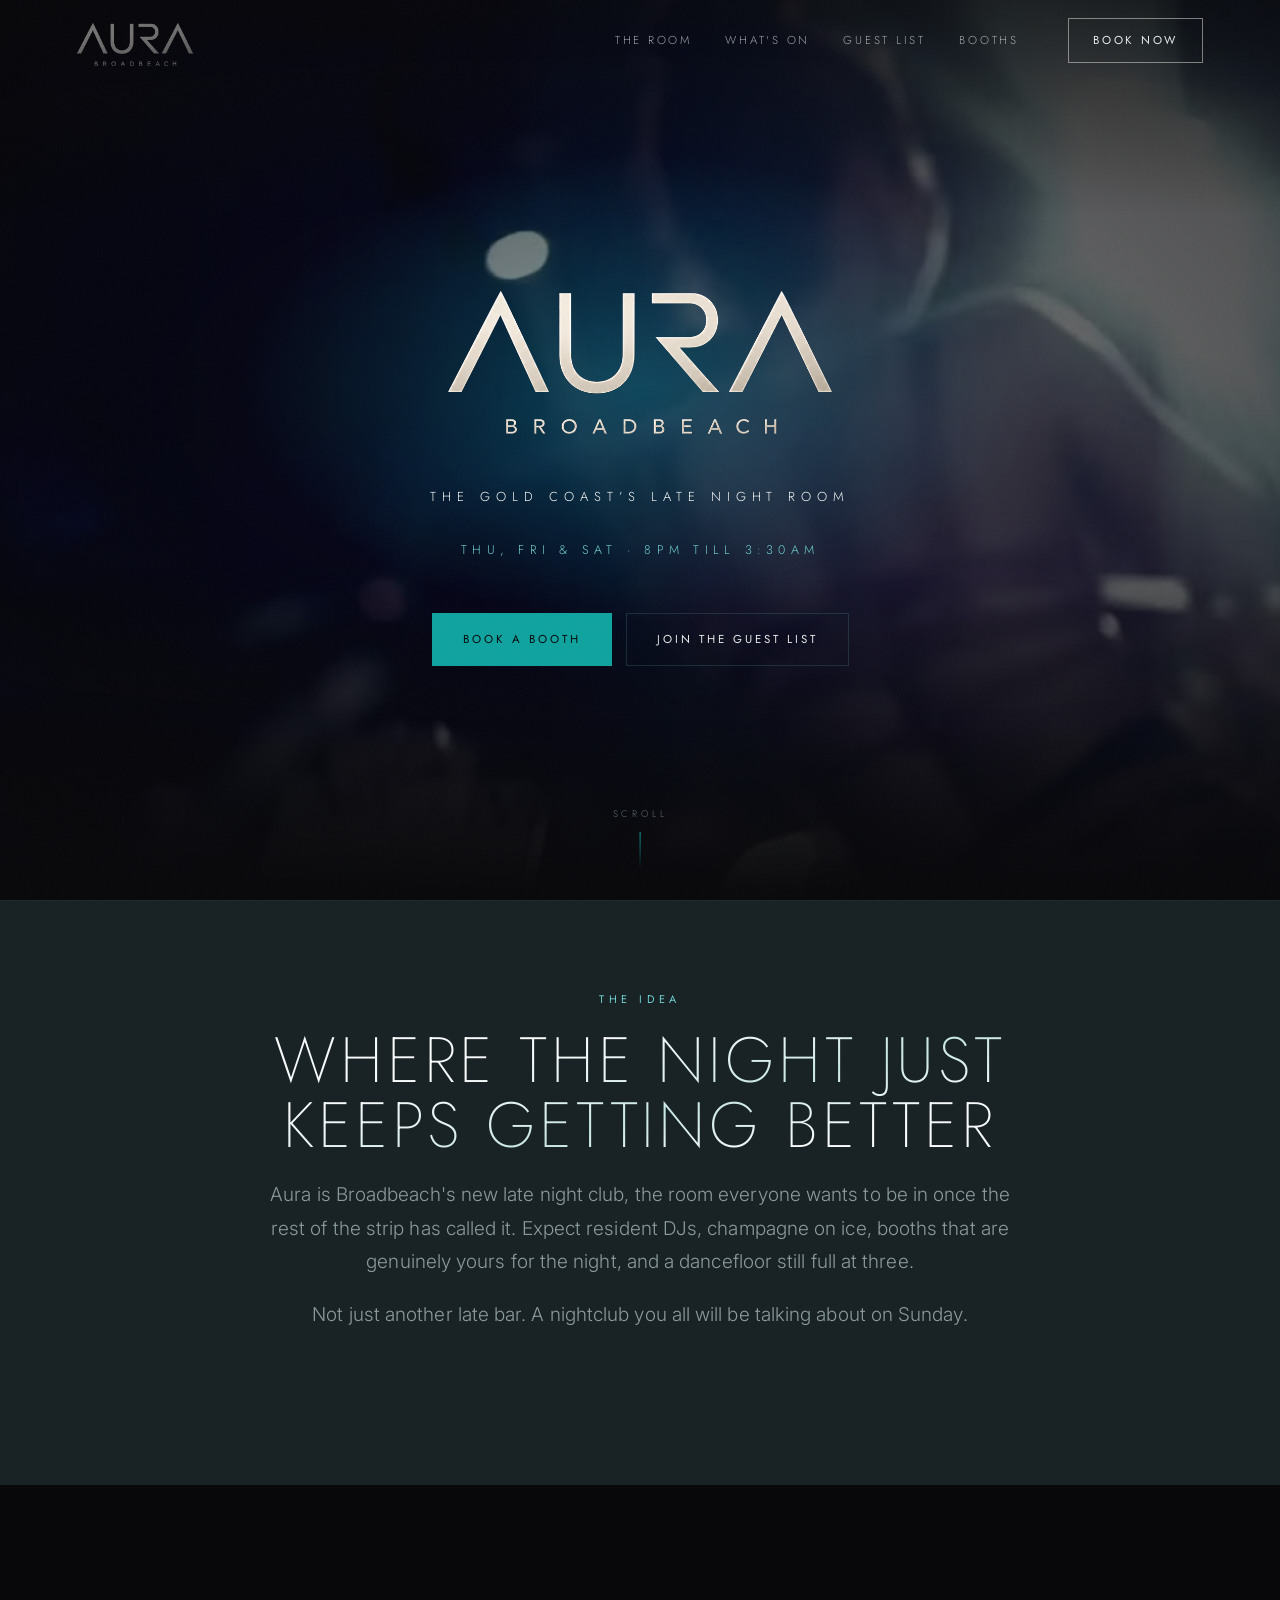
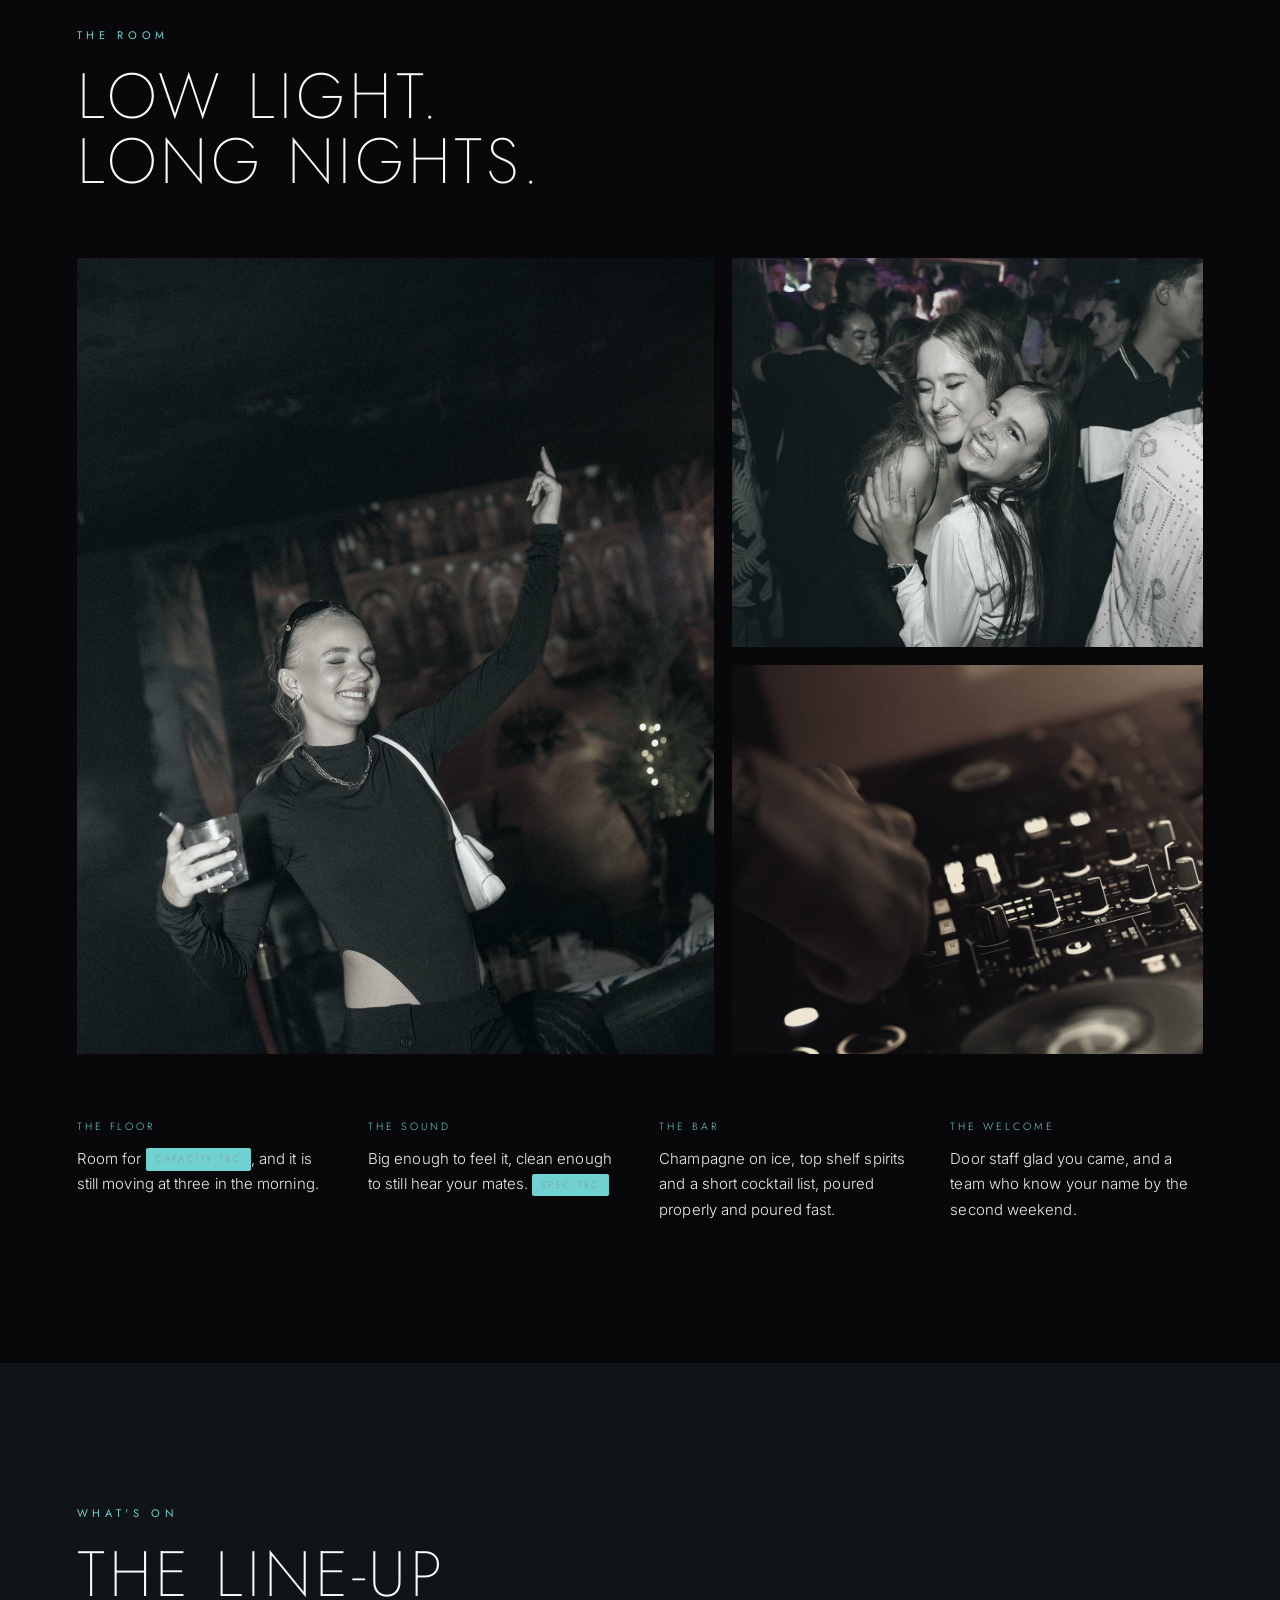
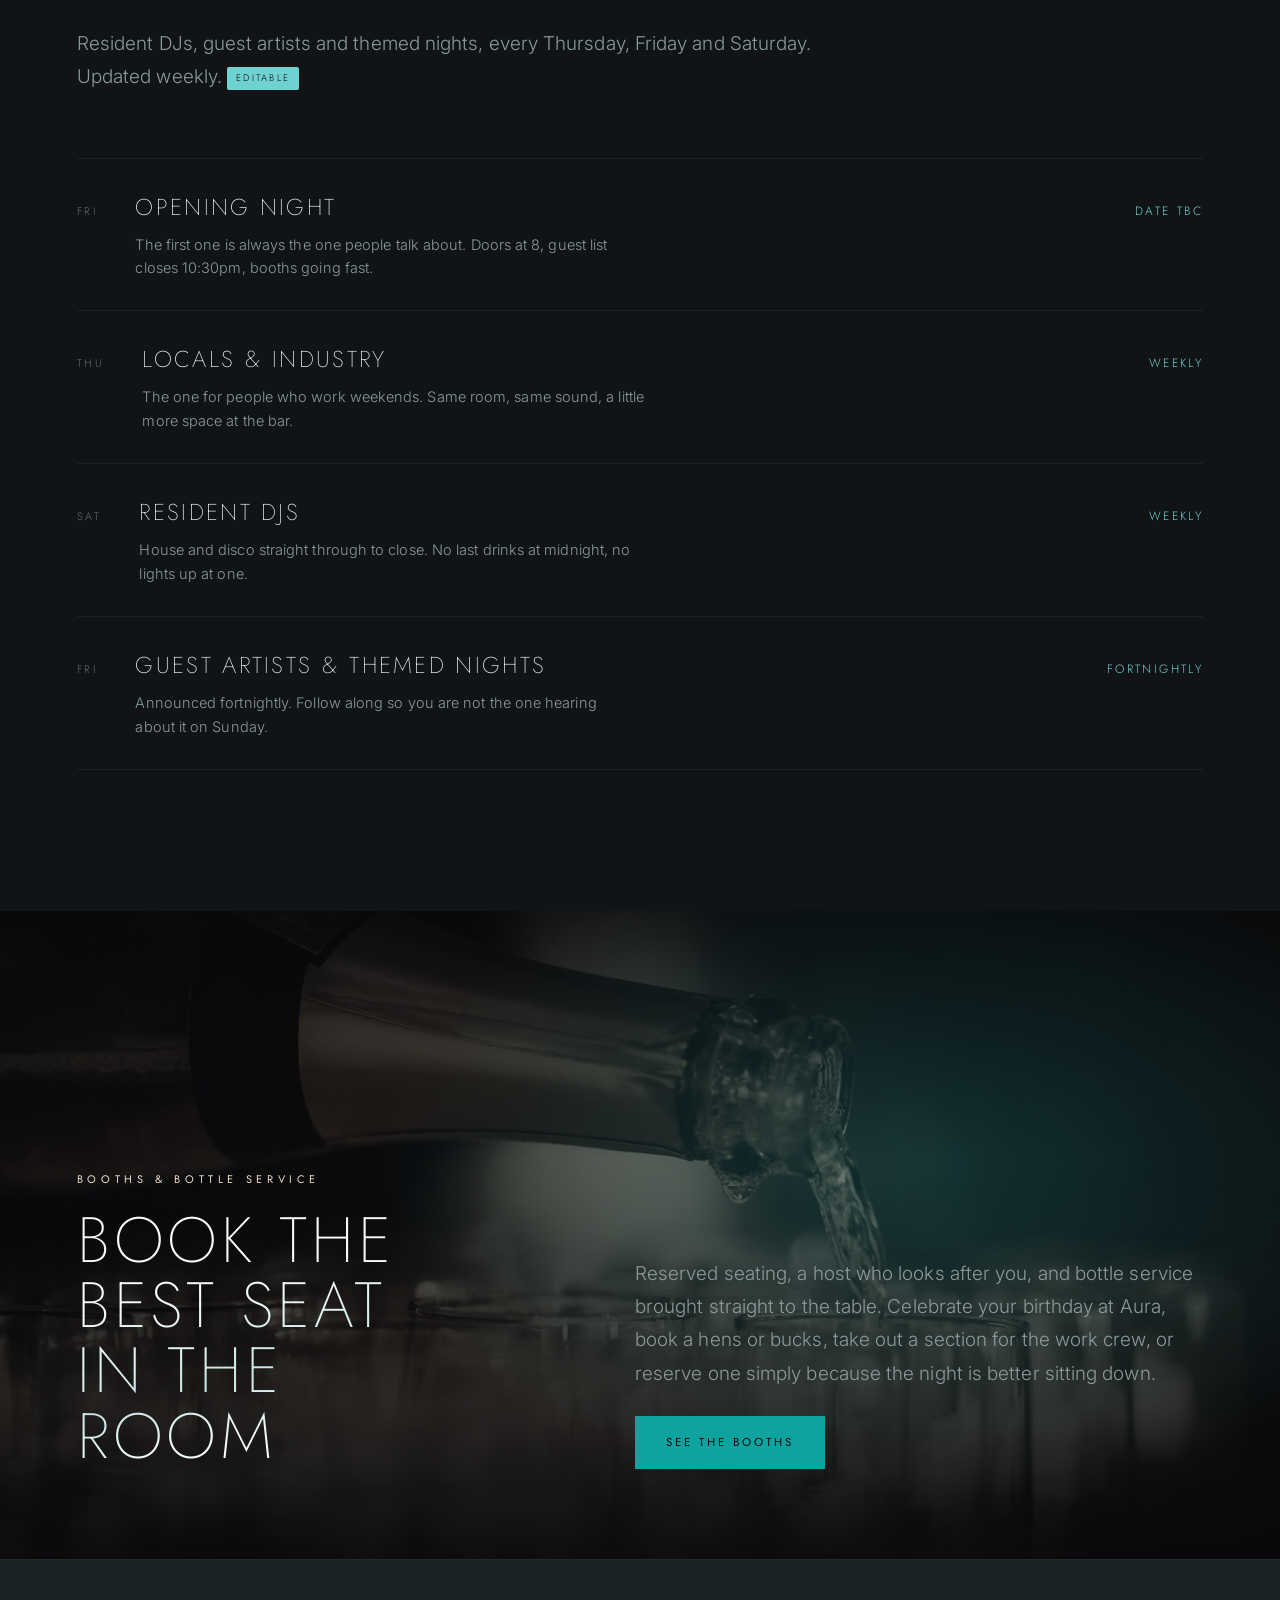
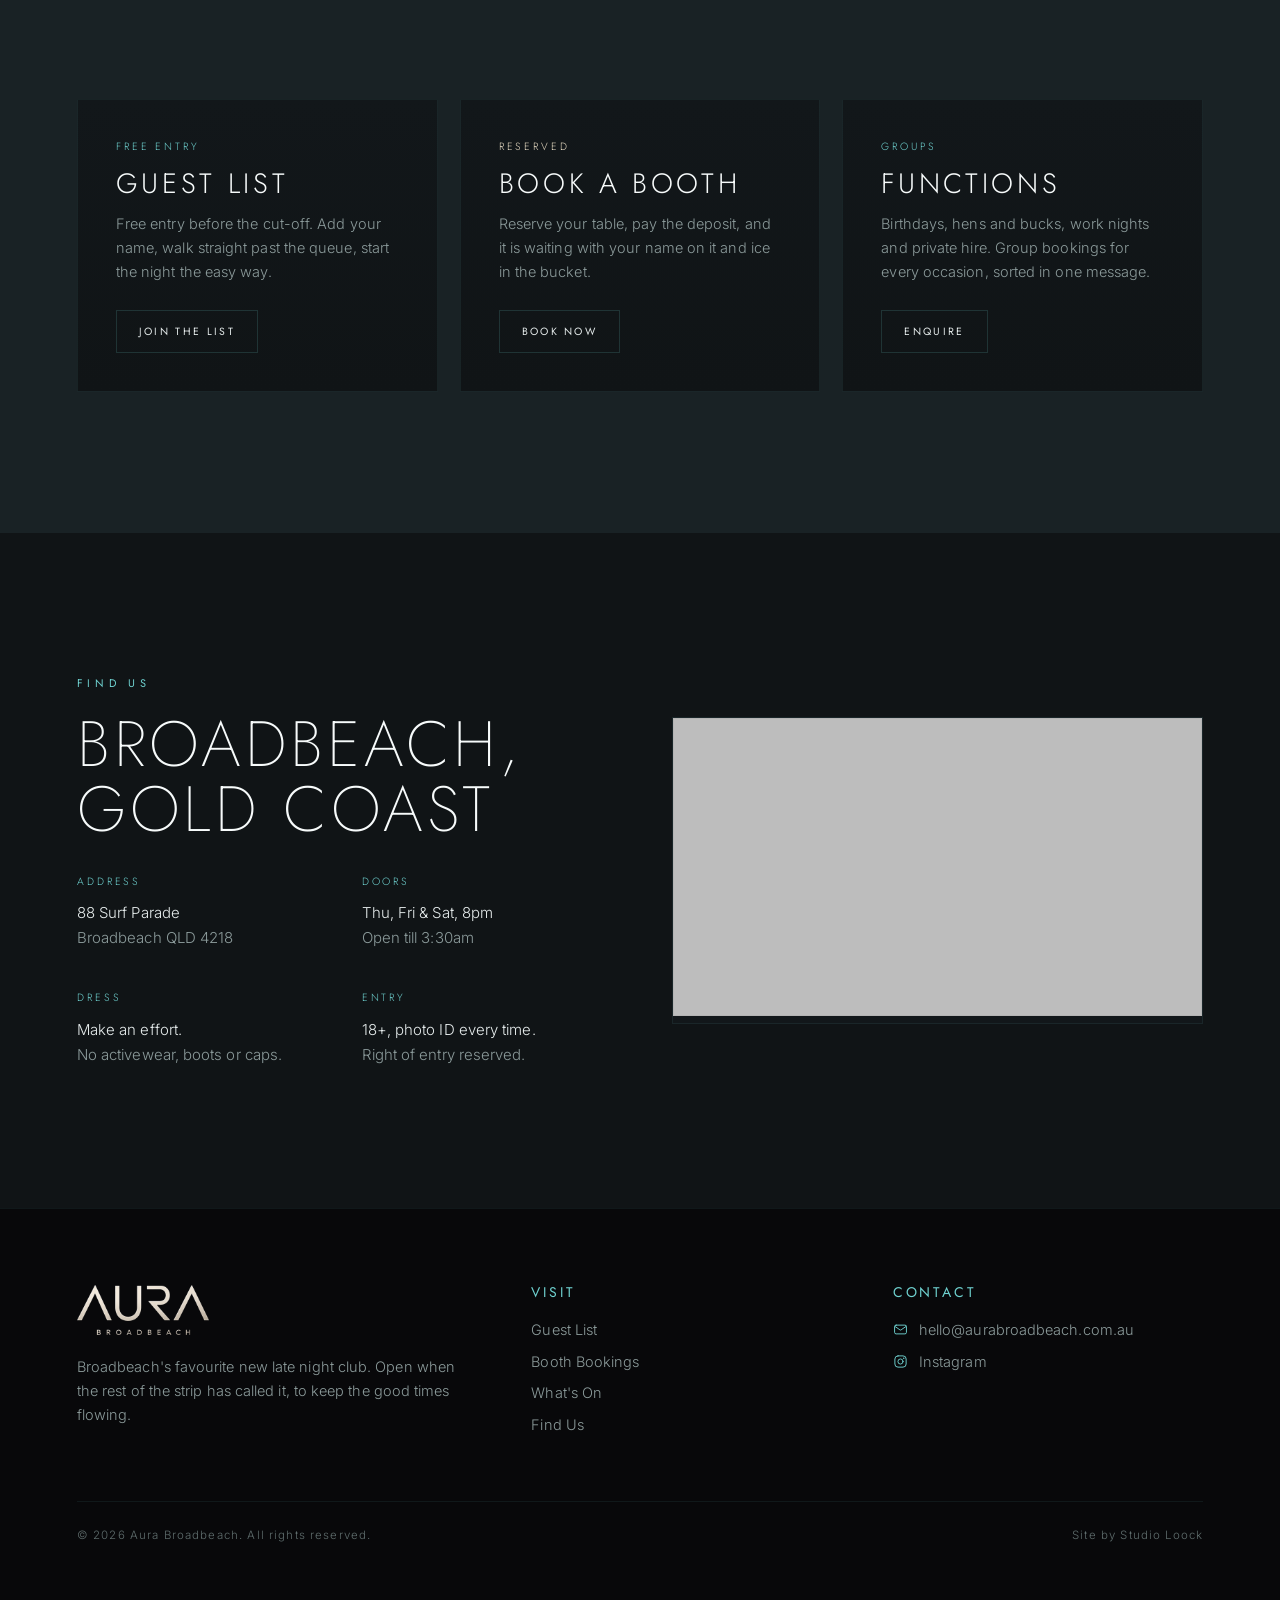
==== commit 9a57cda4: "Round 2b: hero video more visible, band depth, all stock imagery regraded cool" ====
--- a/index.html
+++ b/index.html
@@ -10,14 +10,14 @@
 <meta property="og:title" content="Aura Broadbeach">
 <meta property="og:description" content="Broadbeach's new late night club. Resident DJs, VIP booths and bottle service, open Thursday to Saturday until 3:30am.">
 <meta property="og:url" content="https://aurabroadbeach.com.au/">
-<meta property="og:image" content="https://aurabroadbeach.com.au/assets/hero.jpg?v=2">
+<meta property="og:image" content="https://aurabroadbeach.com.au/assets/hero.jpg?v=4">
 <meta name="twitter:card" content="summary_large_image">
 <meta name="theme-color" content="#08080a">
 <link rel="icon" href="assets/logo.png">
 <link rel="preconnect" href="https://fonts.googleapis.com">
 <link rel="preconnect" href="https://fonts.gstatic.com" crossorigin>
 <link href="https://fonts.googleapis.com/css2?family=Jost:wght@200;300;400&family=Inter:wght@300;400&display=swap" rel="stylesheet">
-<link rel="stylesheet" href="styles.css?v=13">
+<link rel="stylesheet" href="styles.css?v=14">
 <!-- TRACKING SLOT: Meta Pixel + Google tag go here before launch -->
 <script type="application/ld+json">
 {
@@ -25,7 +25,7 @@
   "@type":"NightClub",
   "name":"Aura Broadbeach",
   "url":"https://aurabroadbeach.com.au/",
-  "image":"https://aurabroadbeach.com.au/assets/hero.jpg?v=2",
+  "image":"https://aurabroadbeach.com.au/assets/hero.jpg?v=4",
   "description":"Aura is Broadbeach's late night club on the Gold Coast. Resident DJs, VIP booth bookings, bottle service and a free guest list, open Thursday to Saturday until 3:30am.",
   "address":{"@type":"PostalAddress","streetAddress":"88 Surf Parade","addressLocality":"Broadbeach","addressRegion":"QLD","postalCode":"4218","addressCountry":"AU"},
   "openingHoursSpecification":[
@@ -55,10 +55,10 @@
 <!-- ============ HERO ============ -->
 <header class="hero">
   <div class="hero-bg">
-    <img src="assets/hero.jpg?v=3" alt="" aria-hidden="true" fetchpriority="high">
-    <video class="hero-video" id="heroVideo" muted loop autoplay playsinline webkit-playsinline preload="auto" poster="assets/hero.jpg?v=3" aria-hidden="true" tabindex="-1">
-      <source data-src="assets/hero.webm?v=3" type="video/webm">
-      <source data-src="assets/hero.mp4?v=3" type="video/mp4">
+    <img src="assets/hero.jpg?v=4" alt="" aria-hidden="true" fetchpriority="high">
+    <video class="hero-video" id="heroVideo" muted loop autoplay playsinline webkit-playsinline preload="auto" poster="assets/hero.jpg?v=4" aria-hidden="true" tabindex="-1">
+      <source data-src="assets/hero.webm?v=4" type="video/webm">
+      <source data-src="assets/hero.mp4?v=4" type="video/mp4">
     </video>
   </div>
   <div class="hero-glow" aria-hidden="true"></div>
@@ -75,7 +75,7 @@
 </header>
 
 <!-- ============ STATEMENT ============ -->
-<section class="band-tight">
+<section class="band-tight band-slate">
   <div class="wrap">
     <div class="head center rv">
       <p class="eyebrow">The Idea</p>
@@ -94,9 +94,9 @@
       <h2>Low light.<br>Long nights.</h2>
     </div>
     <div class="mosaic rv">
-      <figure class="m-a"><img src="assets/room.jpg?v=3" alt="Friends on the dancefloor at Aura Broadbeach" loading="lazy"></figure>
-      <figure class="m-b"><img src="assets/floor.jpg?v=3" alt="The crowd at Aura Broadbeach" loading="lazy"></figure>
-      <figure class="m-c"><img src="assets/bar.jpg?v=3" alt="The DJ decks at Aura Broadbeach" loading="lazy"></figure>
+      <figure class="m-a"><img src="assets/room.jpg?v=4" alt="Friends on the dancefloor at Aura Broadbeach" loading="lazy"></figure>
+      <figure class="m-b"><img src="assets/floor.jpg?v=4" alt="The crowd at Aura Broadbeach" loading="lazy"></figure>
+      <figure class="m-c"><img src="assets/bar.jpg?v=4" alt="The DJ decks at Aura Broadbeach" loading="lazy"></figure>
     </div>
     <div class="info rv" style="margin-top:clamp(38px,5vw,64px);">
       <div><div class="k">The Floor</div><div class="v">Room for <span class="ph">capacity TBC</span>, and it is still moving at three in the morning.</div></div>
@@ -142,7 +142,7 @@
 
 <!-- ============ BOOTHS FEATURE ============ -->
 <section class="feature">
-  <div class="feature-bg"><img src="assets/booths.jpg" alt="" aria-hidden="true" loading="lazy"></div>
+  <div class="feature-bg"><img src="assets/booths.jpg?v=4" alt="" aria-hidden="true" loading="lazy"></div>
   <div class="feature-glow" aria-hidden="true"></div>
   <div class="wrap">
     <div class="split narrow" style="align-items:end;">
@@ -159,7 +159,7 @@
 </section>
 
 <!-- ============ TWO PATHS ============ -->
-<section class="band">
+<section class="band band-slate">
   <div class="wrap">
     <div class="cards rv">
       <div class="card">
--- a/styles.css
+++ b/styles.css
@@ -10,6 +10,7 @@
   --panel:#12171a;
   --smoke:#182023;
   --ink-lift:#131a1c;
+  --slate:#192225;   /* one clear step up, so the bands are not all one black */
 
   /* primary accent: sampled from the venue's own logo glow, hue 180 */
   --teal-lift:#6fd2d0;   /* type, hairlines, icons  — 11.8:1 on void */
@@ -135,15 +136,15 @@
   position:absolute; inset:0;
   width:100%; height:100%; object-fit:cover;
 }
-.hero-bg img{opacity:.44;}
+.hero-bg img{opacity:.54;}
 .hero-video{opacity:0; transition:opacity 1.4s var(--ease);}
-.hero-video.ready{opacity:.38;}
+.hero-video.ready{opacity:.62;}
 .hero-video.ready ~ img,.hero-bg:has(.hero-video.ready) img{opacity:0;}
 .hero-bg::after{
   content:""; position:absolute; inset:0;
   background:
-    radial-gradient(108% 76% at 50% 44%, rgba(8,8,10,.34) 0%, rgba(8,8,10,.72) 58%, var(--void) 100%),
-    linear-gradient(180deg, rgba(8,8,10,.72) 0%, transparent 26%, transparent 62%, var(--void) 100%);
+    radial-gradient(112% 80% at 50% 44%, rgba(8,8,10,.14) 0%, rgba(8,8,10,.54) 60%, var(--void) 100%),
+    linear-gradient(180deg, rgba(8,8,10,.58) 0%, transparent 24%, transparent 64%, var(--void) 100%);
 }
 .hero-inner{position:relative; z-index:1; display:flex; flex-direction:column; align-items:center; gap:clamp(30px,4.4vw,52px);}
 .hero-logo{width:clamp(210px,30vw,430px);}
@@ -308,12 +309,14 @@
   position:relative; z-index:2;
   margin-top:0;
   border-radius:0;
-  background:var(--ink-lift);
+  background:var(--slate);
+  box-shadow:inset 0 1px 0 rgba(111,210,208,0.055);
 }
 main > section:not(.hero) ~ section, footer.site{position:relative; z-index:2;}
 main > section:not(.hero){background-color:var(--void);}
 #main > section:first-of-type,
-main > section.band-tight:first-of-type{background-color:var(--ink-lift);}
+main > section.band-tight:first-of-type{background-color:var(--slate);}
+main > section.band-slate{background-color:var(--slate); box-shadow:inset 0 1px 0 rgba(111,210,208,0.055);}
 main > section.bg-ink-band{background-color:var(--ink);}
 
 
@@ -449,7 +452,7 @@
 .hero-glow{
   position:absolute; inset:0; z-index:0; pointer-events:none;
   mix-blend-mode:screen;
-  background:radial-gradient(ellipse 48% 40% at 50% 43%, rgba(14,124,123,0.62), transparent 68%);
+  background:radial-gradient(ellipse 46% 38% at 50% 43%, rgba(14,124,123,0.46), transparent 68%);
   opacity:calc(1 - var(--hp,0) * 0.9);
 }
 .feature .feature-glow{
@@ -460,3 +463,17 @@
 @media (prefers-reduced-motion:reduce){
   .hero-glow{opacity:1;}
 }
+
+
+/* ============================================================
+   BAND DEPTH
+   The sections were all within a few points of each other and
+   read as one flat black. One step up, used twice, with a hair
+   of light on the top edge so the step looks deliberate.
+   ============================================================ */
+.band-slate{
+  background:var(--slate);
+  box-shadow:inset 0 1px 0 rgba(111,210,208,0.055);
+}
+.band-void{background:var(--void);}
+footer.site{background:var(--void);}
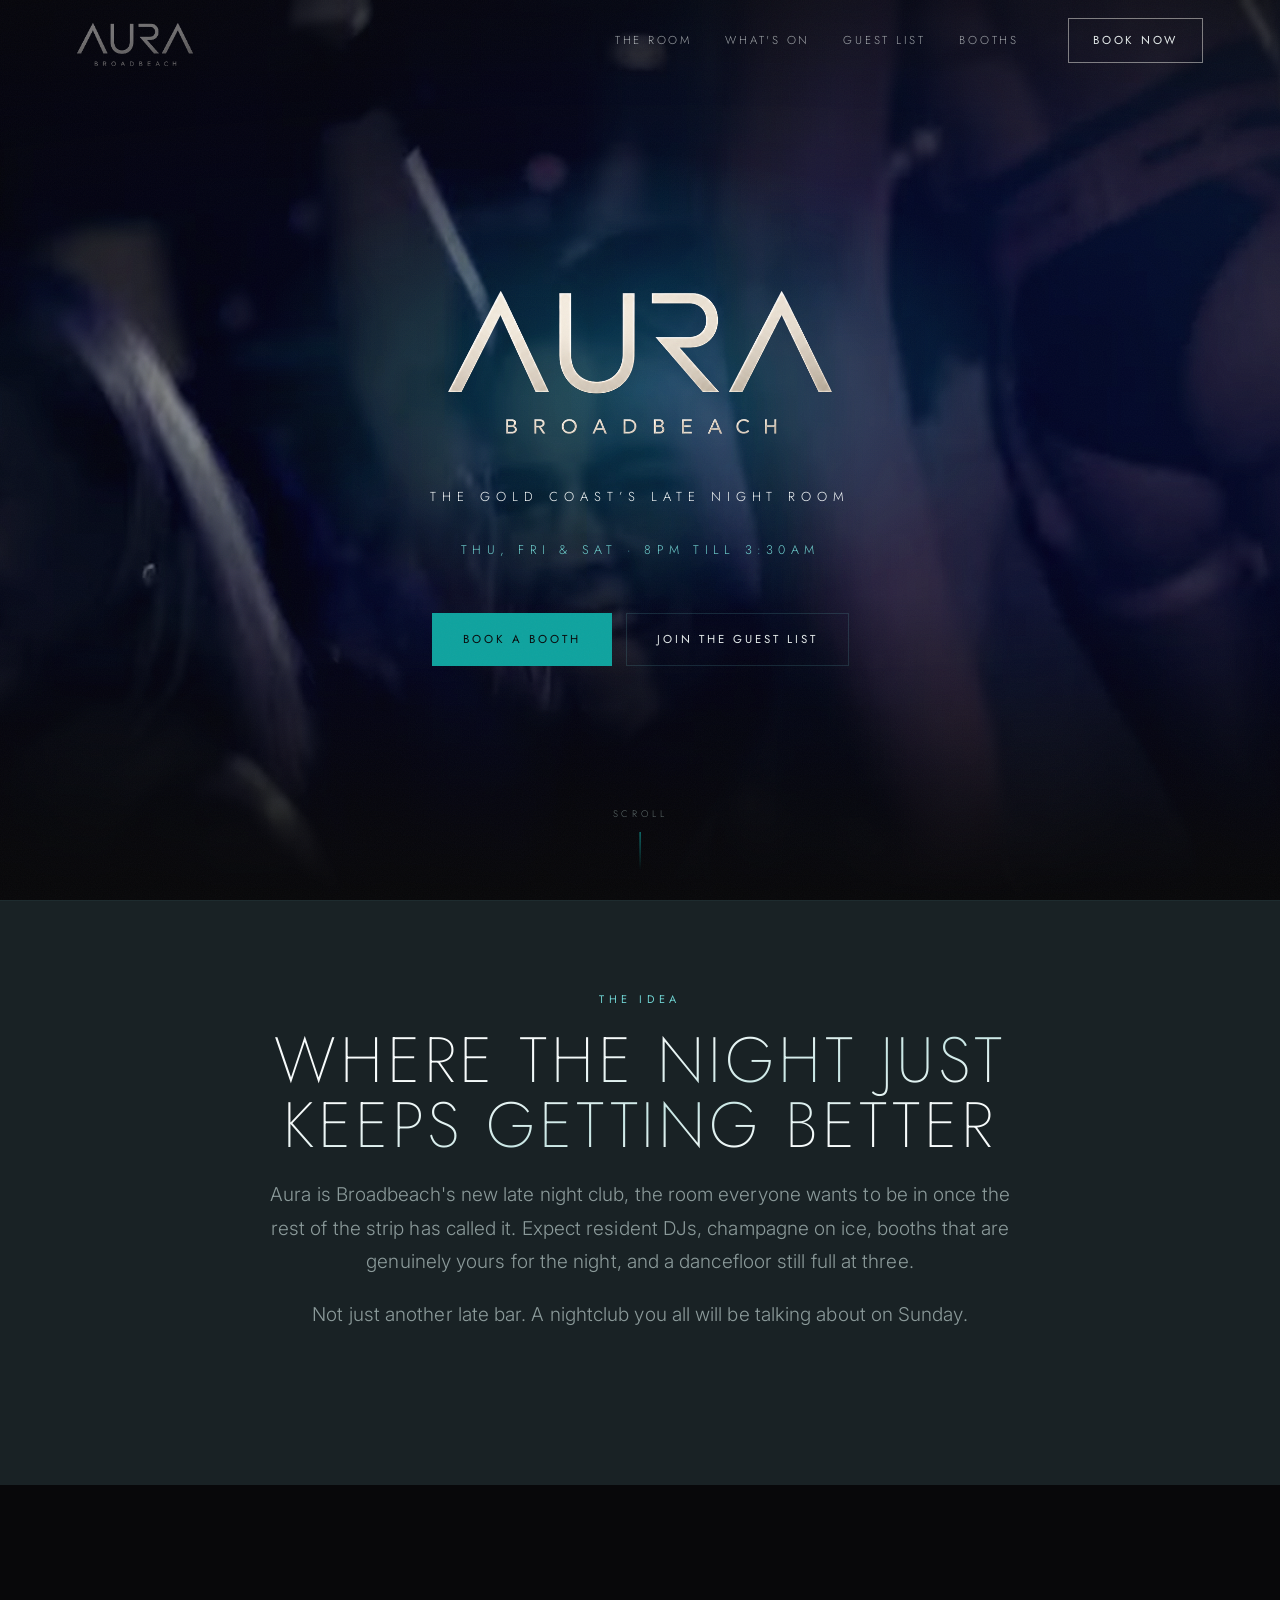
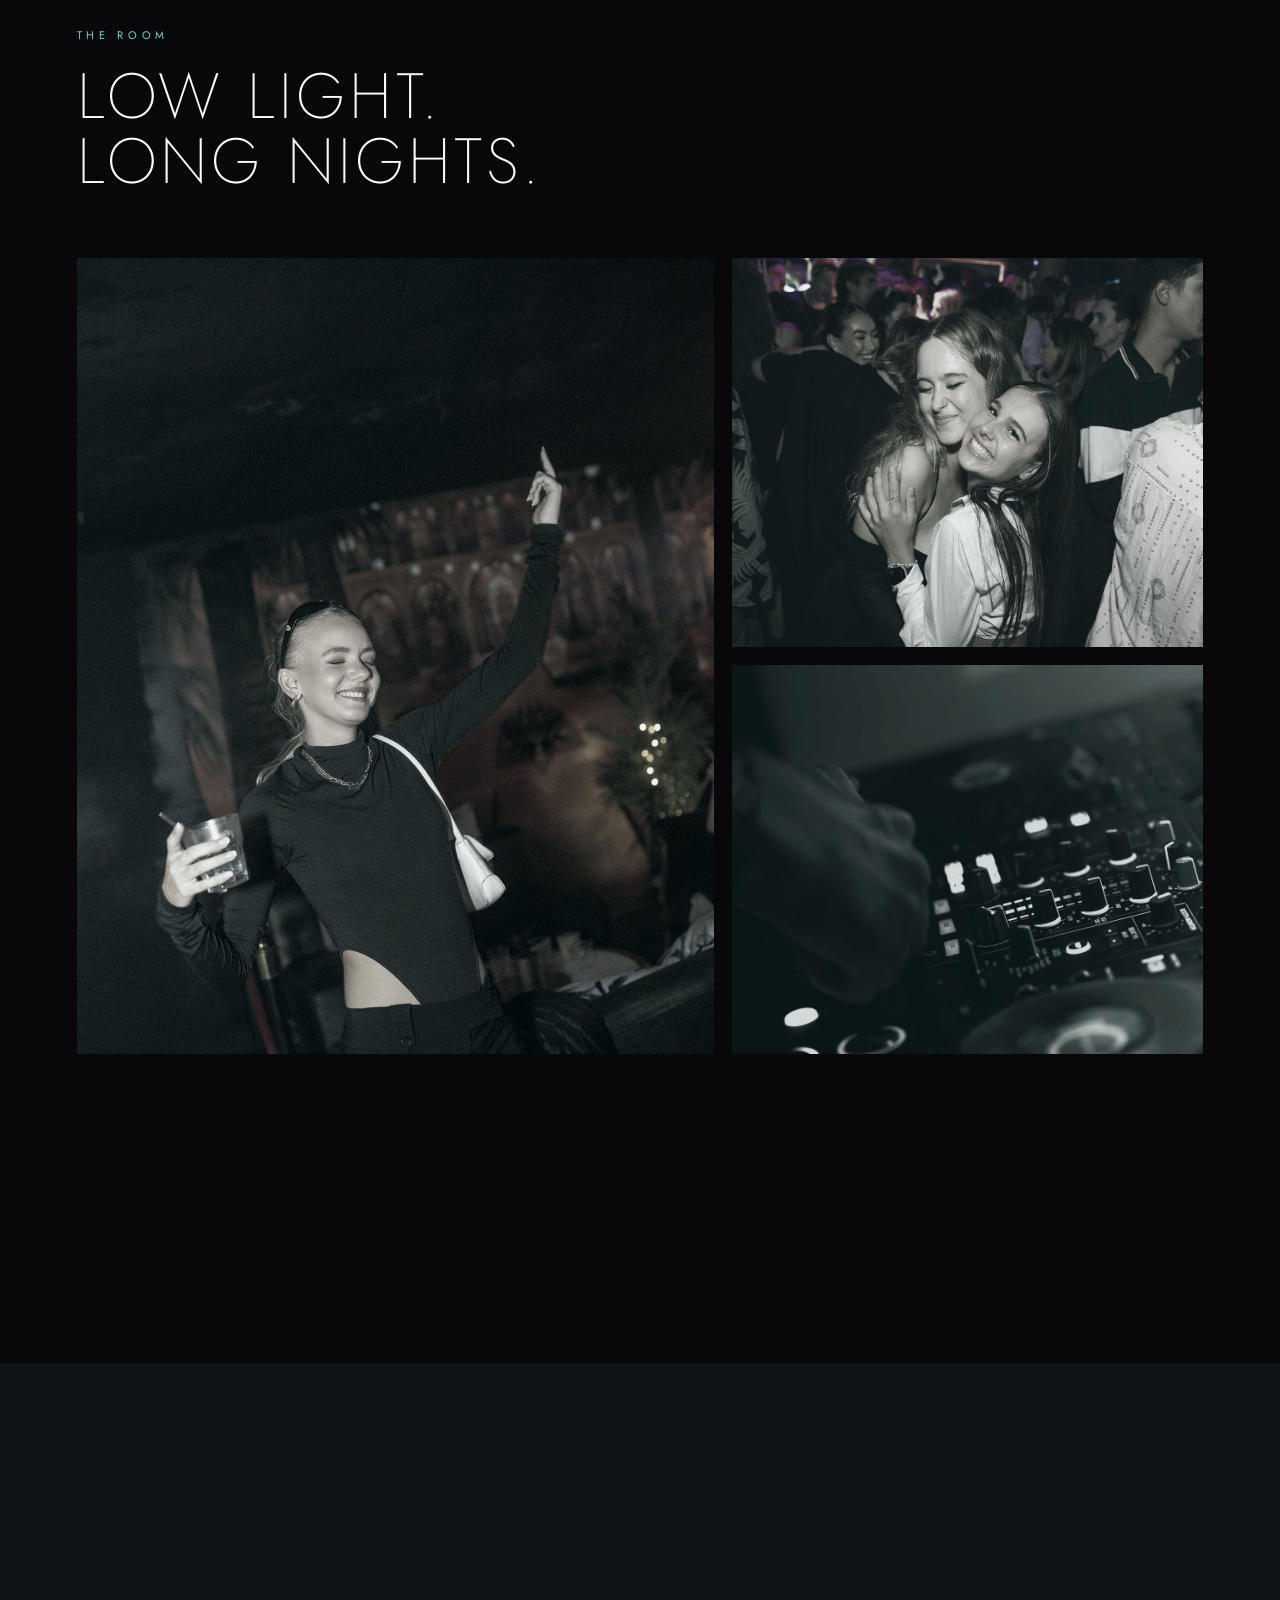
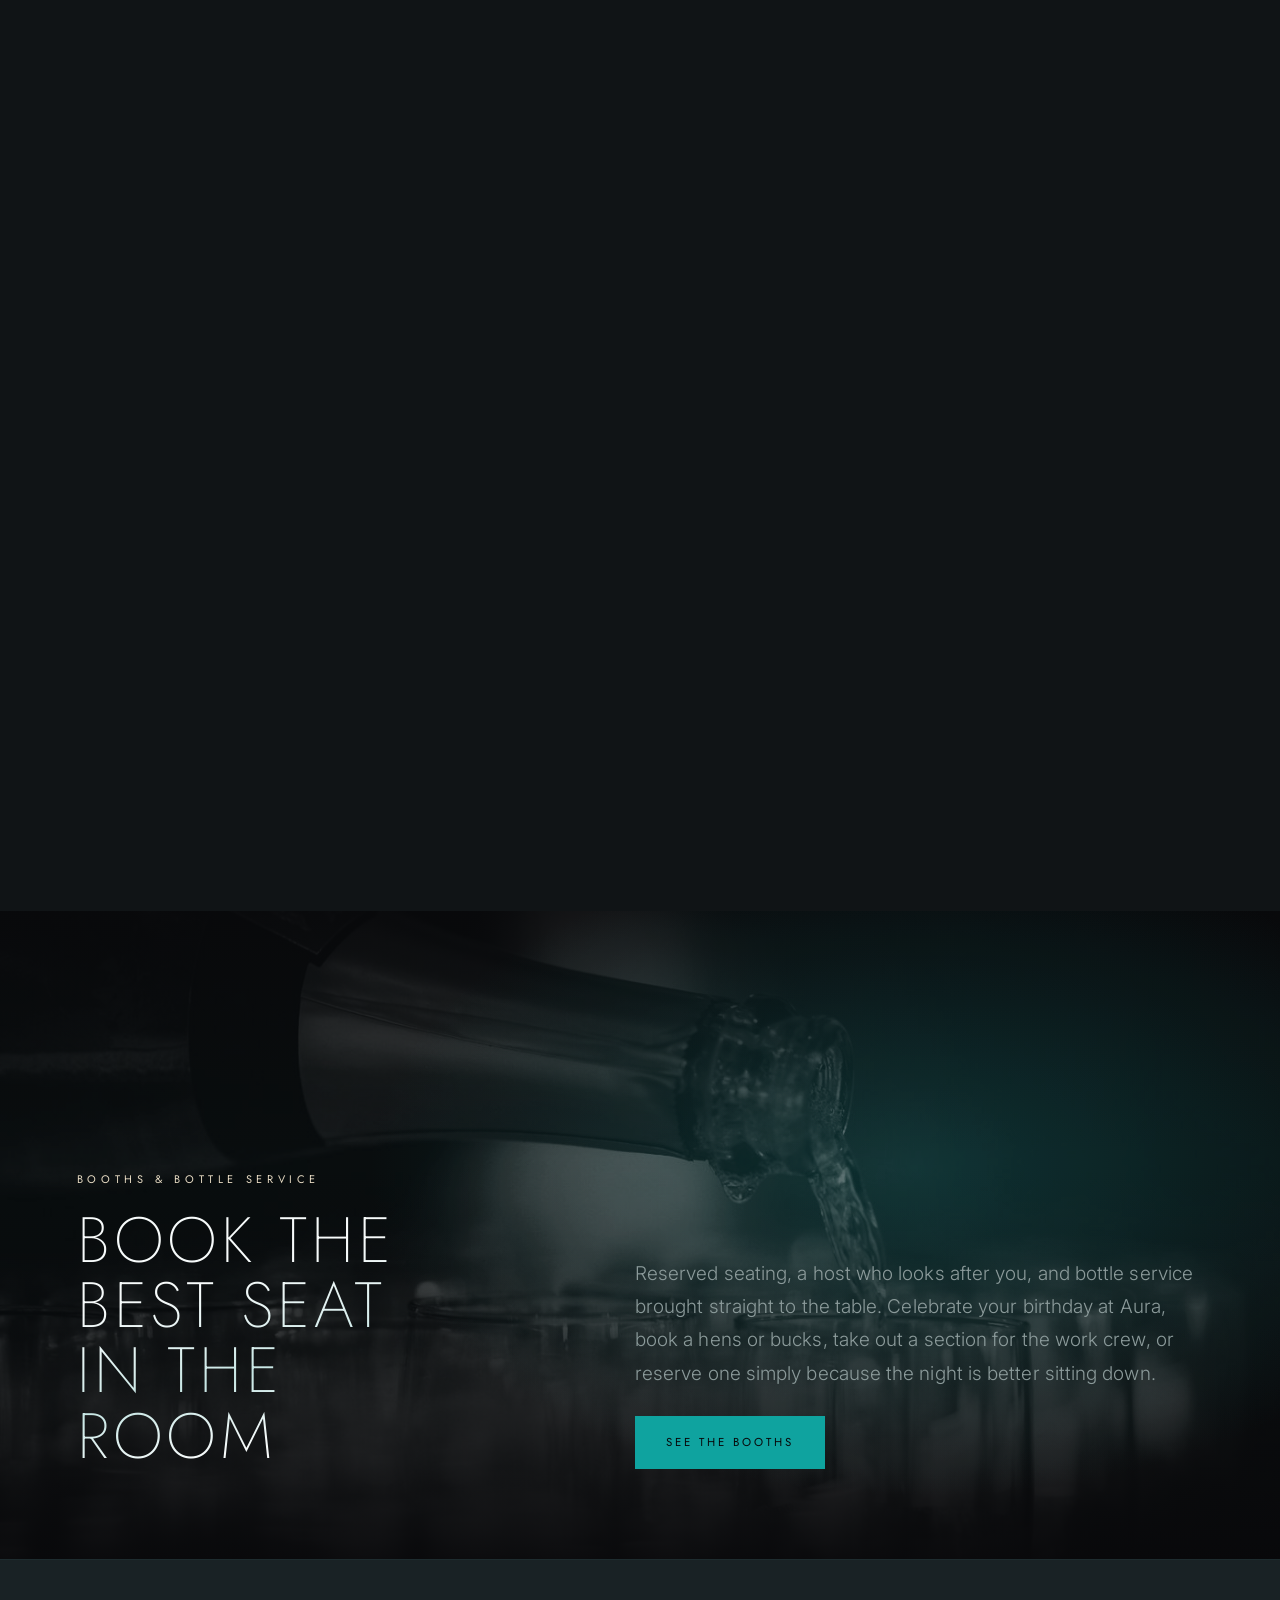
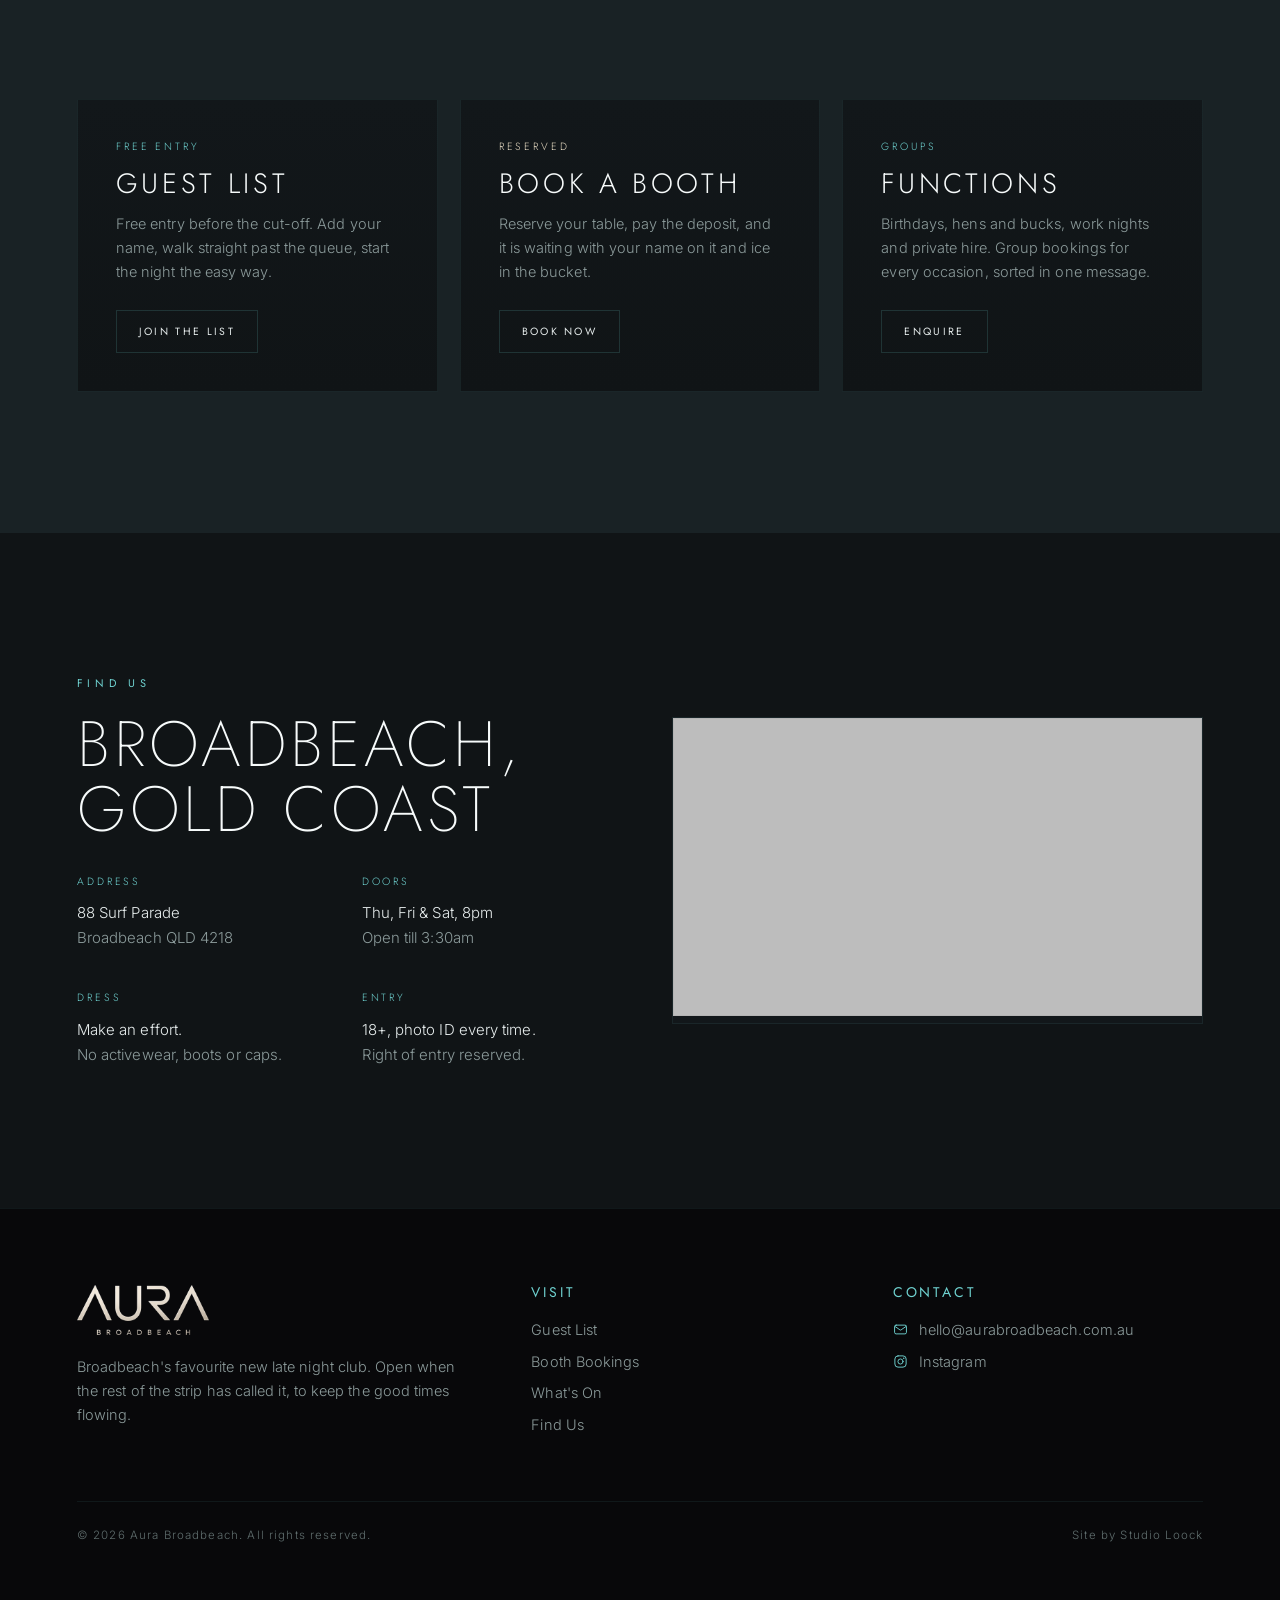
==== commit 1d7e8235: "Hero video regraded to the stills duotone and made clearer" ====
--- a/index.html
+++ b/index.html
@@ -10,14 +10,14 @@
 <meta property="og:title" content="Aura Broadbeach">
 <meta property="og:description" content="Broadbeach's new late night club. Resident DJs, VIP booths and bottle service, open Thursday to Saturday until 3:30am.">
 <meta property="og:url" content="https://aurabroadbeach.com.au/">
-<meta property="og:image" content="https://aurabroadbeach.com.au/assets/hero.jpg?v=4">
+<meta property="og:image" content="https://aurabroadbeach.com.au/assets/hero.jpg?v=5">
 <meta name="twitter:card" content="summary_large_image">
 <meta name="theme-color" content="#08080a">
 <link rel="icon" href="assets/logo.png">
 <link rel="preconnect" href="https://fonts.googleapis.com">
 <link rel="preconnect" href="https://fonts.gstatic.com" crossorigin>
 <link href="https://fonts.googleapis.com/css2?family=Jost:wght@200;300;400&family=Inter:wght@300;400&display=swap" rel="stylesheet">
-<link rel="stylesheet" href="styles.css?v=14">
+<link rel="stylesheet" href="styles.css?v=15">
 <!-- TRACKING SLOT: Meta Pixel + Google tag go here before launch -->
 <script type="application/ld+json">
 {
@@ -25,7 +25,7 @@
   "@type":"NightClub",
   "name":"Aura Broadbeach",
   "url":"https://aurabroadbeach.com.au/",
-  "image":"https://aurabroadbeach.com.au/assets/hero.jpg?v=4",
+  "image":"https://aurabroadbeach.com.au/assets/hero.jpg?v=5",
   "description":"Aura is Broadbeach's late night club on the Gold Coast. Resident DJs, VIP booth bookings, bottle service and a free guest list, open Thursday to Saturday until 3:30am.",
   "address":{"@type":"PostalAddress","streetAddress":"88 Surf Parade","addressLocality":"Broadbeach","addressRegion":"QLD","postalCode":"4218","addressCountry":"AU"},
   "openingHoursSpecification":[
@@ -55,10 +55,10 @@
 <!-- ============ HERO ============ -->
 <header class="hero">
   <div class="hero-bg">
-    <img src="assets/hero.jpg?v=4" alt="" aria-hidden="true" fetchpriority="high">
-    <video class="hero-video" id="heroVideo" muted loop autoplay playsinline webkit-playsinline preload="auto" poster="assets/hero.jpg?v=4" aria-hidden="true" tabindex="-1">
-      <source data-src="assets/hero.webm?v=4" type="video/webm">
-      <source data-src="assets/hero.mp4?v=4" type="video/mp4">
+    <img src="assets/hero.jpg?v=5" alt="" aria-hidden="true" fetchpriority="high">
+    <video class="hero-video" id="heroVideo" muted loop autoplay playsinline webkit-playsinline preload="auto" poster="assets/hero.jpg?v=5" aria-hidden="true" tabindex="-1">
+      <source data-src="assets/hero.webm?v=5" type="video/webm">
+      <source data-src="assets/hero.mp4?v=5" type="video/mp4">
     </video>
   </div>
   <div class="hero-glow" aria-hidden="true"></div>
@@ -94,9 +94,9 @@
       <h2>Low light.<br>Long nights.</h2>
     </div>
     <div class="mosaic rv">
-      <figure class="m-a"><img src="assets/room.jpg?v=4" alt="Friends on the dancefloor at Aura Broadbeach" loading="lazy"></figure>
-      <figure class="m-b"><img src="assets/floor.jpg?v=4" alt="The crowd at Aura Broadbeach" loading="lazy"></figure>
-      <figure class="m-c"><img src="assets/bar.jpg?v=4" alt="The DJ decks at Aura Broadbeach" loading="lazy"></figure>
+      <figure class="m-a"><img src="assets/room.jpg?v=5" alt="Friends on the dancefloor at Aura Broadbeach" loading="lazy"></figure>
+      <figure class="m-b"><img src="assets/floor.jpg?v=5" alt="The crowd at Aura Broadbeach" loading="lazy"></figure>
+      <figure class="m-c"><img src="assets/bar.jpg?v=5" alt="The DJ decks at Aura Broadbeach" loading="lazy"></figure>
     </div>
     <div class="info rv" style="margin-top:clamp(38px,5vw,64px);">
       <div><div class="k">The Floor</div><div class="v">Room for <span class="ph">capacity TBC</span>, and it is still moving at three in the morning.</div></div>
@@ -142,7 +142,7 @@
 
 <!-- ============ BOOTHS FEATURE ============ -->
 <section class="feature">
-  <div class="feature-bg"><img src="assets/booths.jpg?v=4" alt="" aria-hidden="true" loading="lazy"></div>
+  <div class="feature-bg"><img src="assets/booths.jpg?v=5" alt="" aria-hidden="true" loading="lazy"></div>
   <div class="feature-glow" aria-hidden="true"></div>
   <div class="wrap">
     <div class="split narrow" style="align-items:end;">
--- a/styles.css
+++ b/styles.css
@@ -136,15 +136,15 @@
   position:absolute; inset:0;
   width:100%; height:100%; object-fit:cover;
 }
-.hero-bg img{opacity:.54;}
+.hero-bg img{opacity:.66;}
 .hero-video{opacity:0; transition:opacity 1.4s var(--ease);}
-.hero-video.ready{opacity:.62;}
+.hero-video.ready{opacity:.78;}
 .hero-video.ready ~ img,.hero-bg:has(.hero-video.ready) img{opacity:0;}
 .hero-bg::after{
   content:""; position:absolute; inset:0;
   background:
-    radial-gradient(112% 80% at 50% 44%, rgba(8,8,10,.14) 0%, rgba(8,8,10,.54) 60%, var(--void) 100%),
-    linear-gradient(180deg, rgba(8,8,10,.58) 0%, transparent 24%, transparent 64%, var(--void) 100%);
+    radial-gradient(116% 84% at 50% 44%, rgba(8,8,10,.06) 0%, rgba(8,8,10,.44) 62%, var(--void) 100%),
+    linear-gradient(180deg, rgba(8,8,10,.52) 0%, transparent 22%, transparent 66%, var(--void) 100%);
 }
 .hero-inner{position:relative; z-index:1; display:flex; flex-direction:column; align-items:center; gap:clamp(30px,4.4vw,52px);}
 .hero-logo{width:clamp(210px,30vw,430px);}
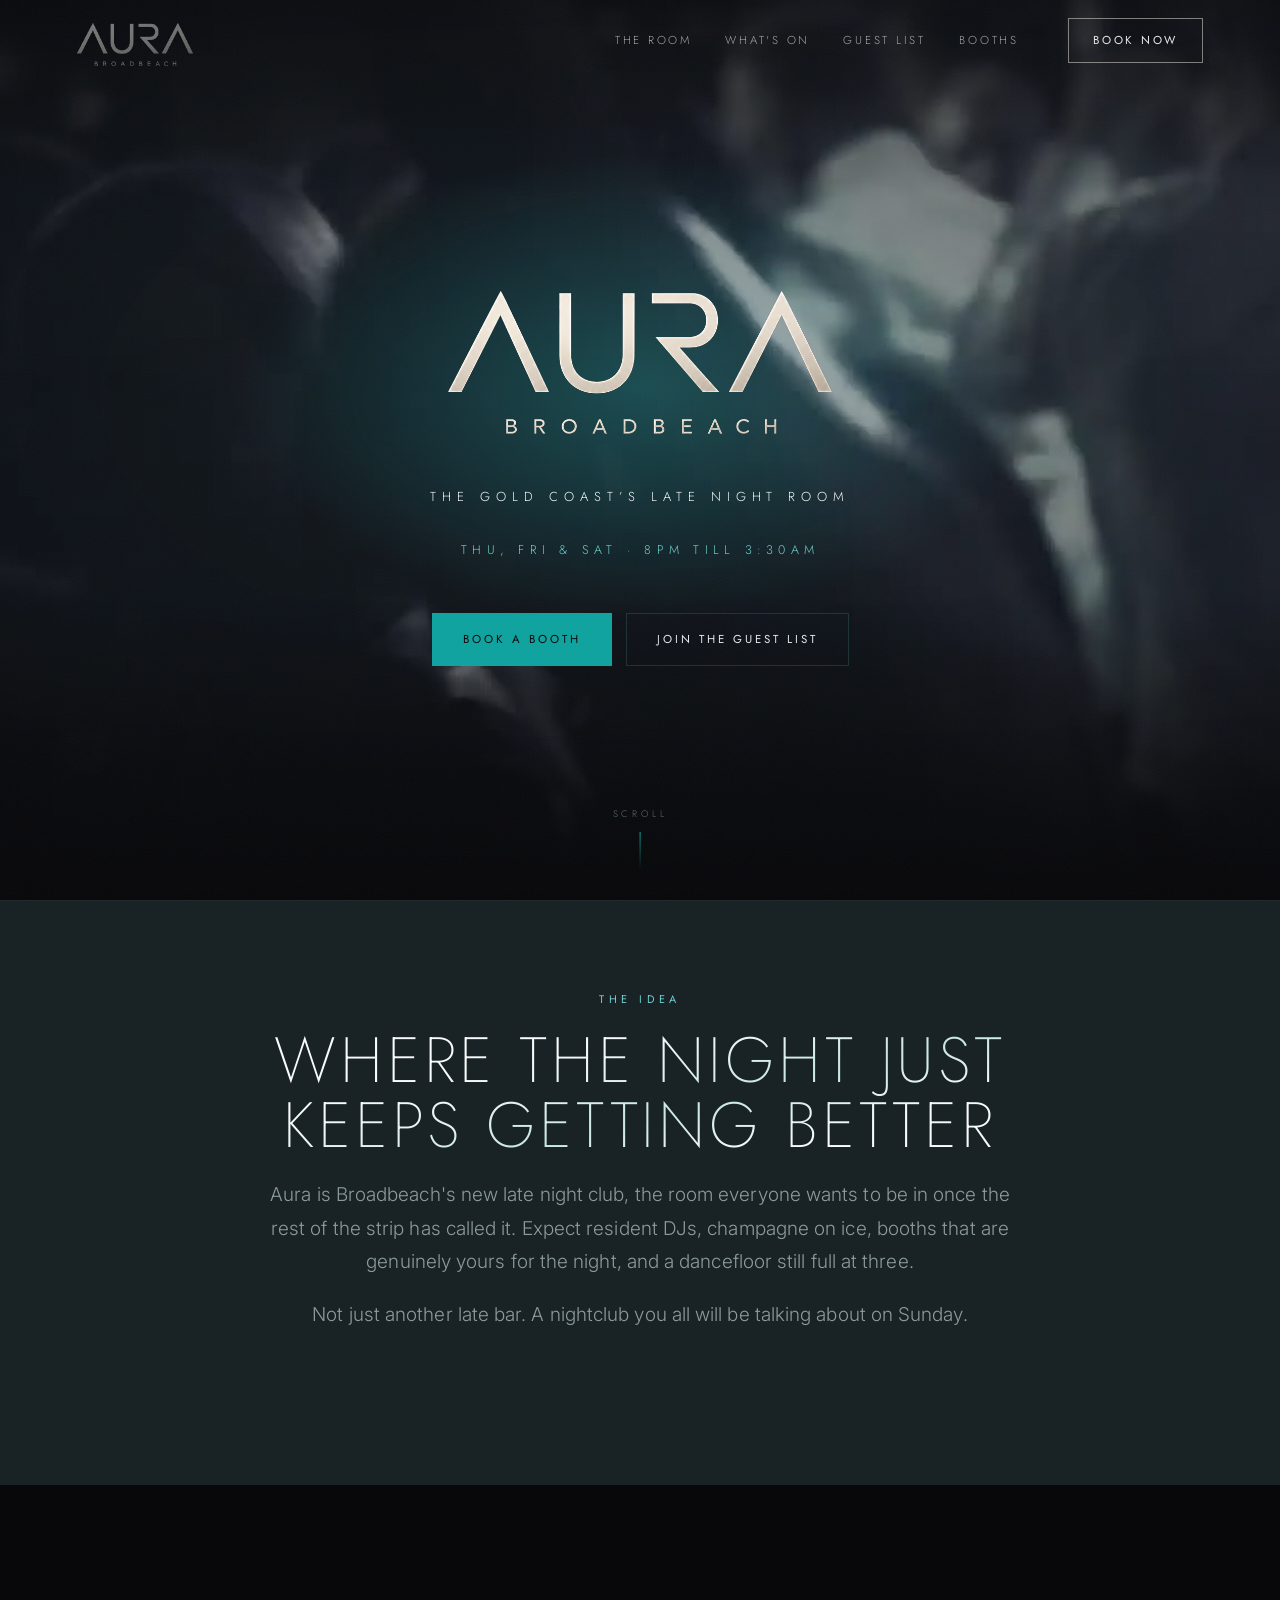
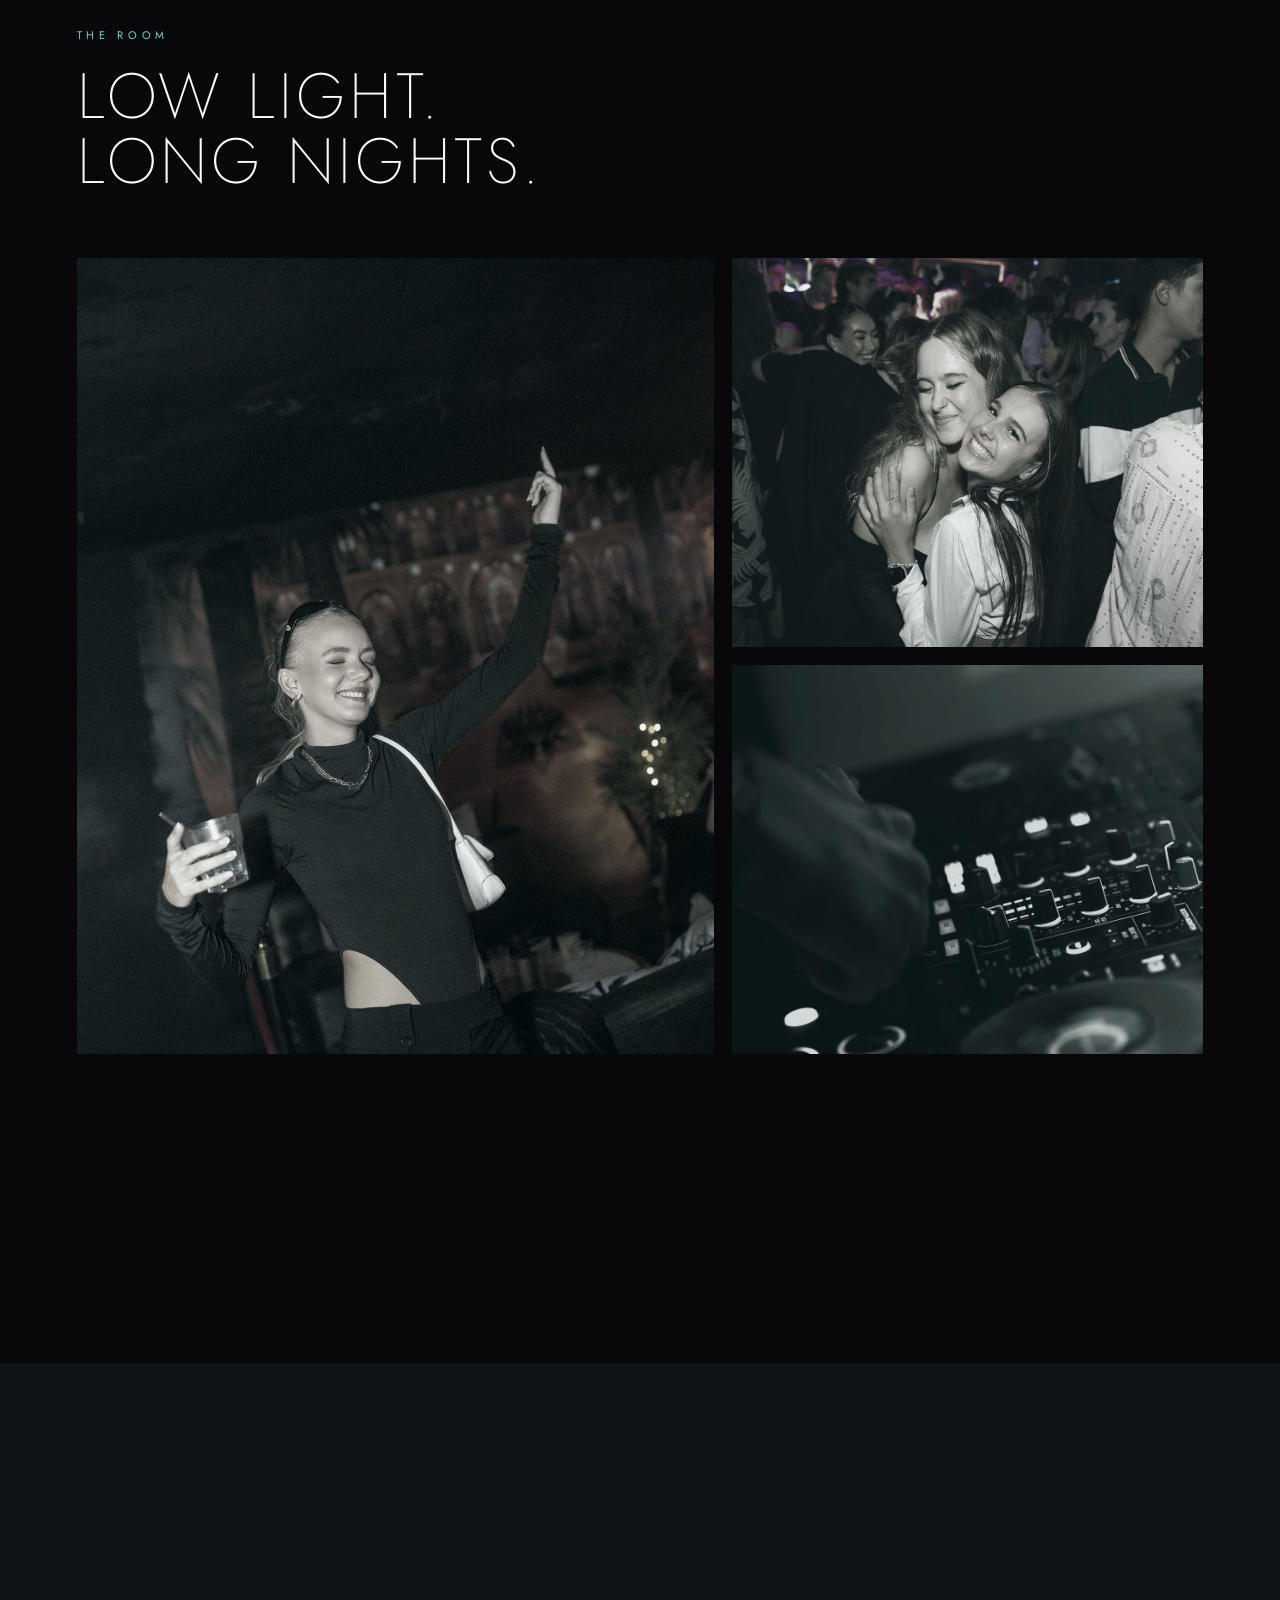
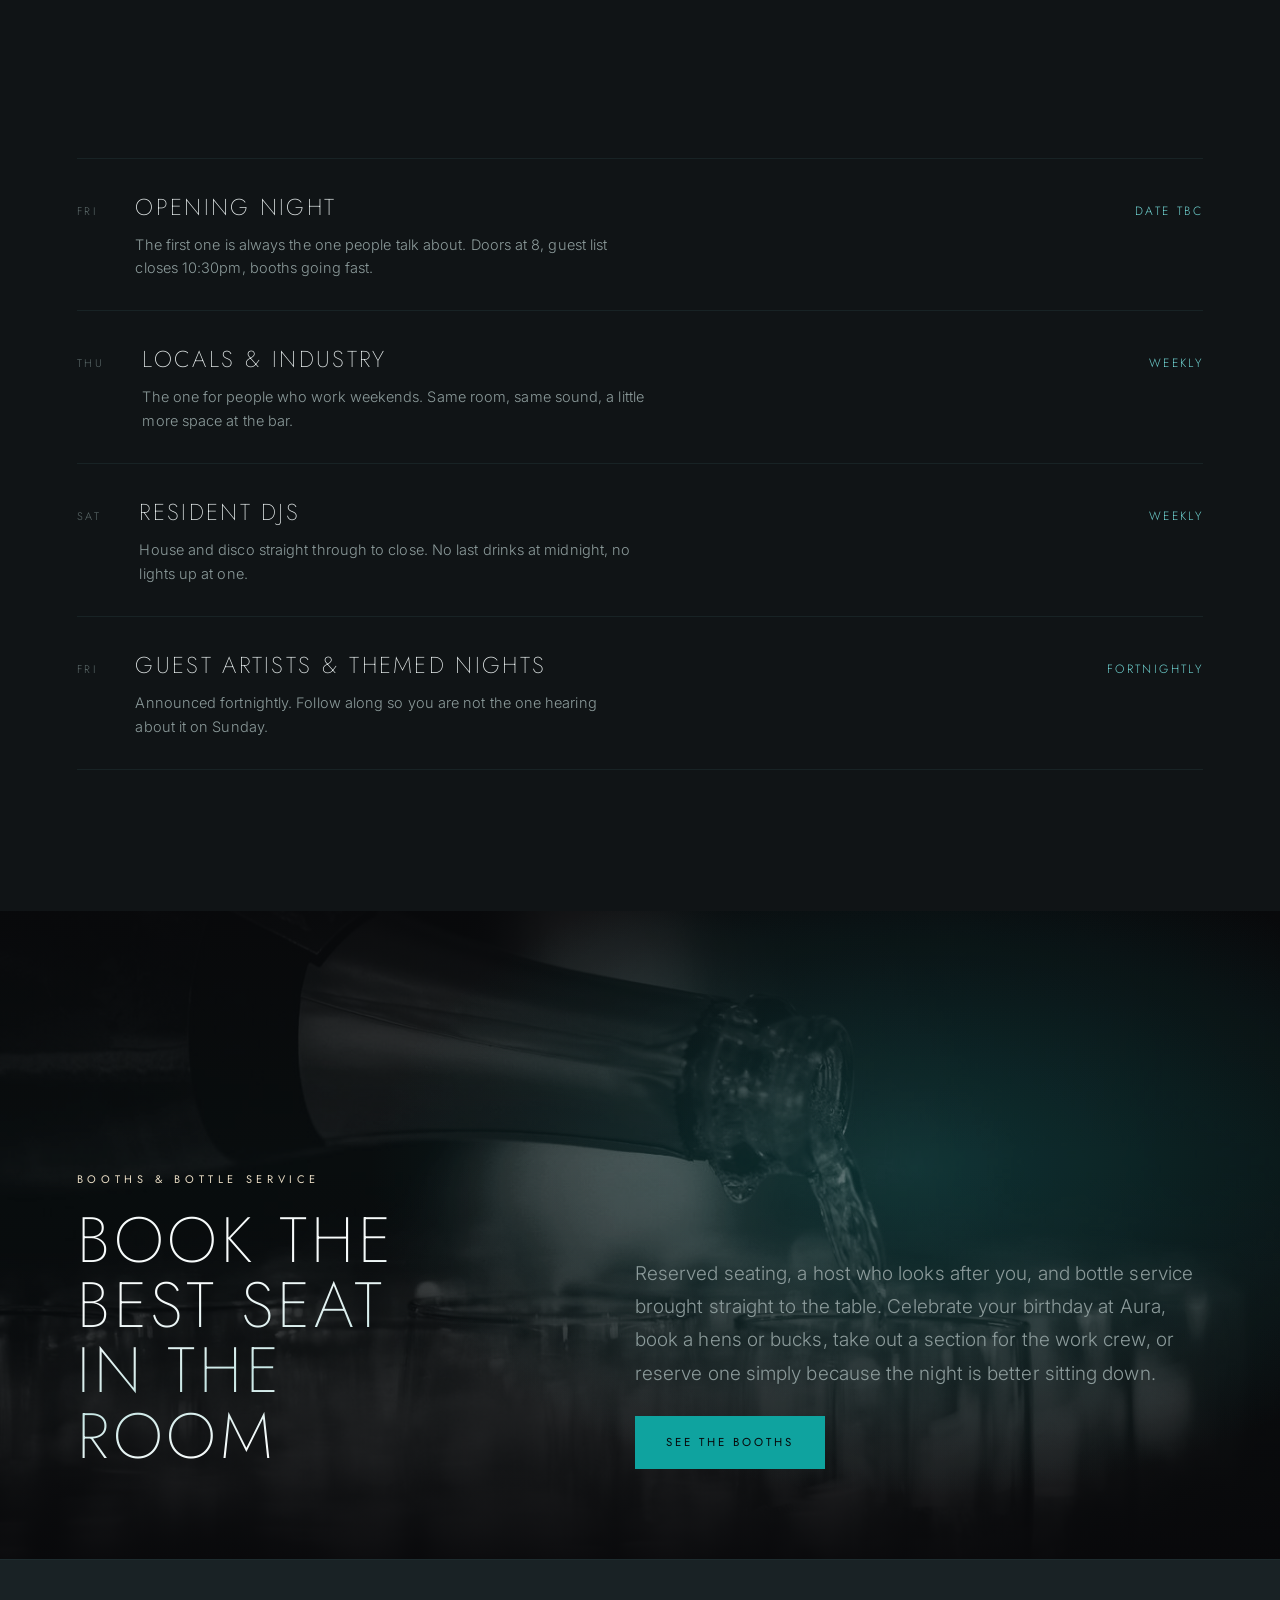
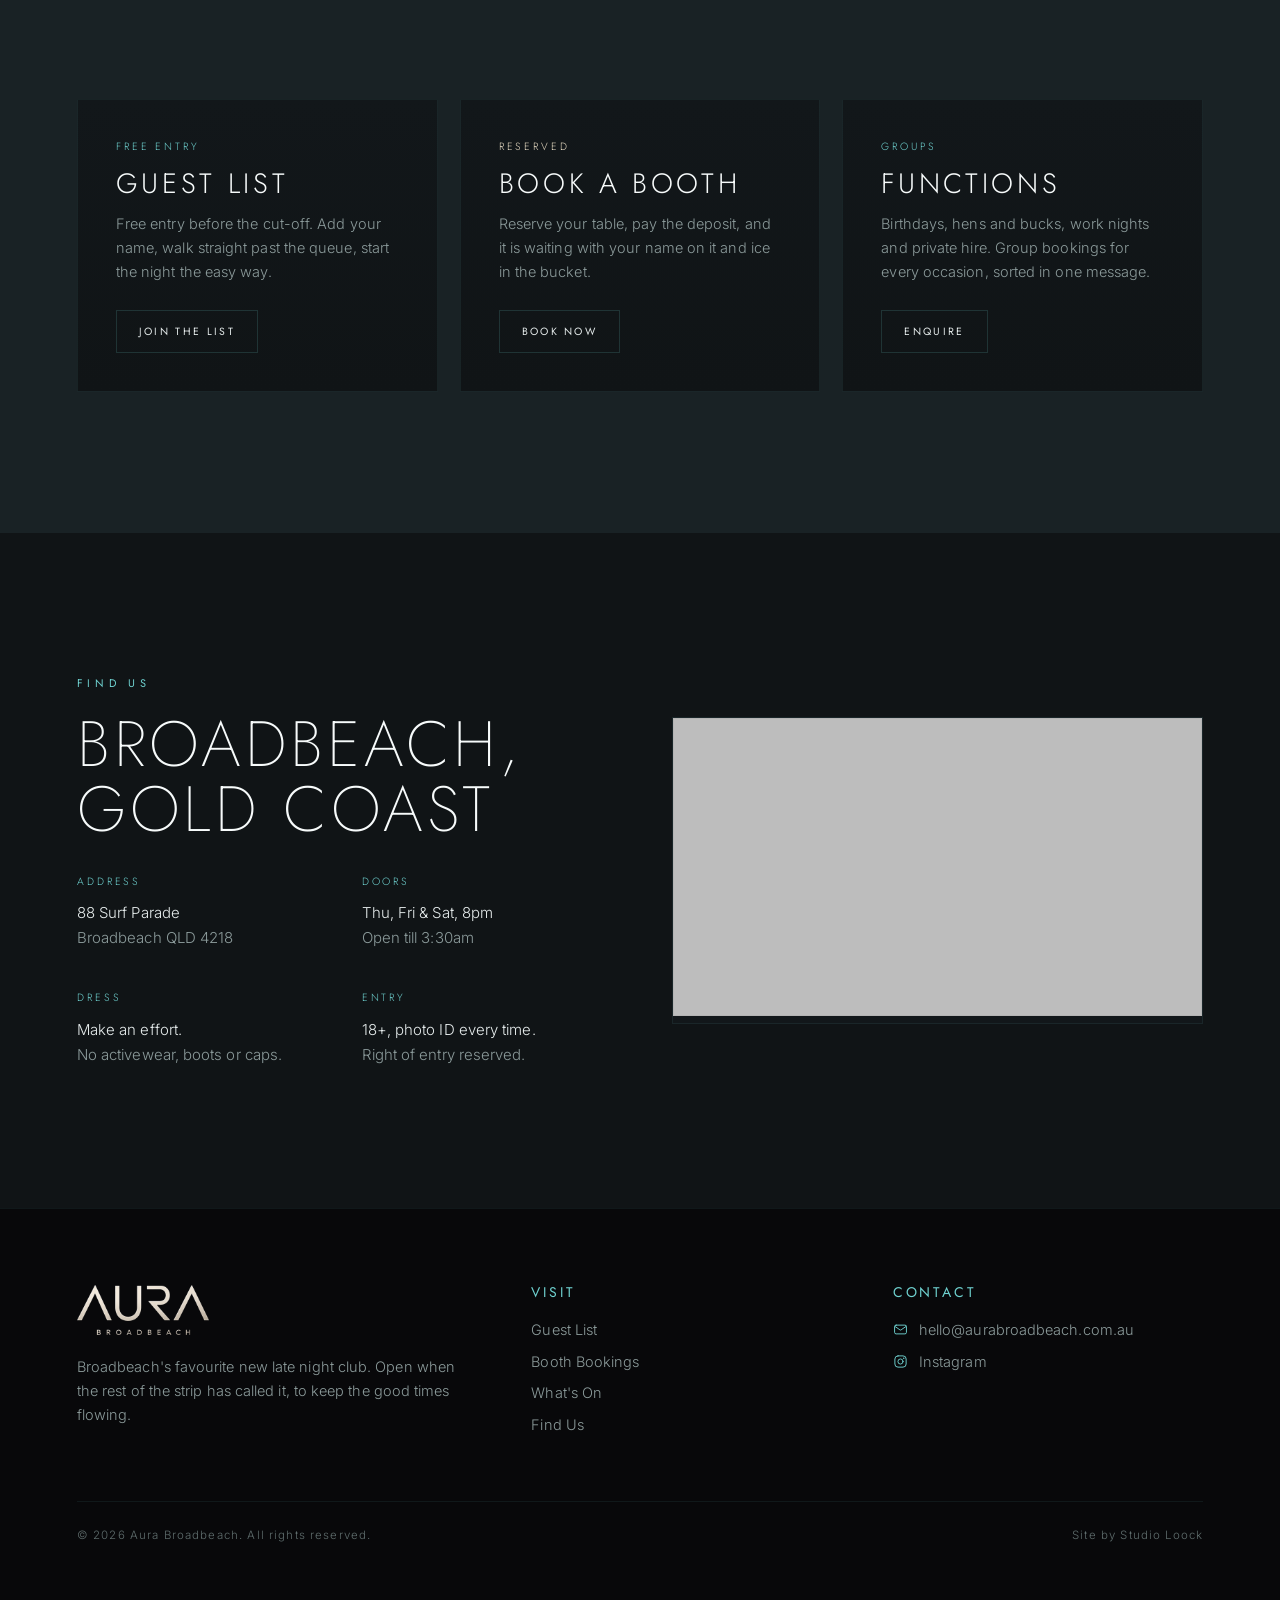
==== commit 1250eeb7: "Mobile hero: lighter 854x480 encode, chosen by viewport and deferred to after first paint" ====
--- a/index.html
+++ b/index.html
@@ -10,7 +10,7 @@
 <meta property="og:title" content="Aura Broadbeach">
 <meta property="og:description" content="Broadbeach's new late night club. Resident DJs, VIP booths and bottle service, open Thursday to Saturday until 3:30am.">
 <meta property="og:url" content="https://aurabroadbeach.com.au/">
-<meta property="og:image" content="https://aurabroadbeach.com.au/assets/hero.jpg?v=5">
+<meta property="og:image" content="https://aurabroadbeach.com.au/assets/hero.jpg?v=6">
 <meta name="twitter:card" content="summary_large_image">
 <meta name="theme-color" content="#08080a">
 <link rel="icon" href="assets/logo.png">
@@ -25,7 +25,7 @@
   "@type":"NightClub",
   "name":"Aura Broadbeach",
   "url":"https://aurabroadbeach.com.au/",
-  "image":"https://aurabroadbeach.com.au/assets/hero.jpg?v=5",
+  "image":"https://aurabroadbeach.com.au/assets/hero.jpg?v=6",
   "description":"Aura is Broadbeach's late night club on the Gold Coast. Resident DJs, VIP booth bookings, bottle service and a free guest list, open Thursday to Saturday until 3:30am.",
   "address":{"@type":"PostalAddress","streetAddress":"88 Surf Parade","addressLocality":"Broadbeach","addressRegion":"QLD","postalCode":"4218","addressCountry":"AU"},
   "openingHoursSpecification":[
@@ -55,11 +55,10 @@
 <!-- ============ HERO ============ -->
 <header class="hero">
   <div class="hero-bg">
-    <img src="assets/hero.jpg?v=5" alt="" aria-hidden="true" fetchpriority="high">
-    <video class="hero-video" id="heroVideo" muted loop autoplay playsinline webkit-playsinline preload="auto" poster="assets/hero.jpg?v=5" aria-hidden="true" tabindex="-1">
-      <source data-src="assets/hero.webm?v=5" type="video/webm">
-      <source data-src="assets/hero.mp4?v=5" type="video/mp4">
-    </video>
+    <img src="assets/hero.jpg?v=6" alt="" aria-hidden="true" fetchpriority="high">
+    <video class="hero-video" id="heroVideo" muted loop autoplay playsinline webkit-playsinline preload="none" poster="assets/hero.jpg?v=6" aria-hidden="true" tabindex="-1"
+      data-webm="assets/hero.webm?v=6" data-mp4="assets/hero.mp4?v=6"
+      data-webm-sm="assets/hero-m.webm?v=6" data-mp4-sm="assets/hero-m.mp4?v=6"></video>
   </div>
   <div class="hero-glow" aria-hidden="true"></div>
   <div class="hero-inner">
@@ -237,6 +236,6 @@
   </div>
 </footer>
 <script src="assets/lenis.min.js" defer></script>
-<script src="app.js?v=12" defer></script>
+<script src="app.js?v=13" defer></script>
 </body>
 </html>
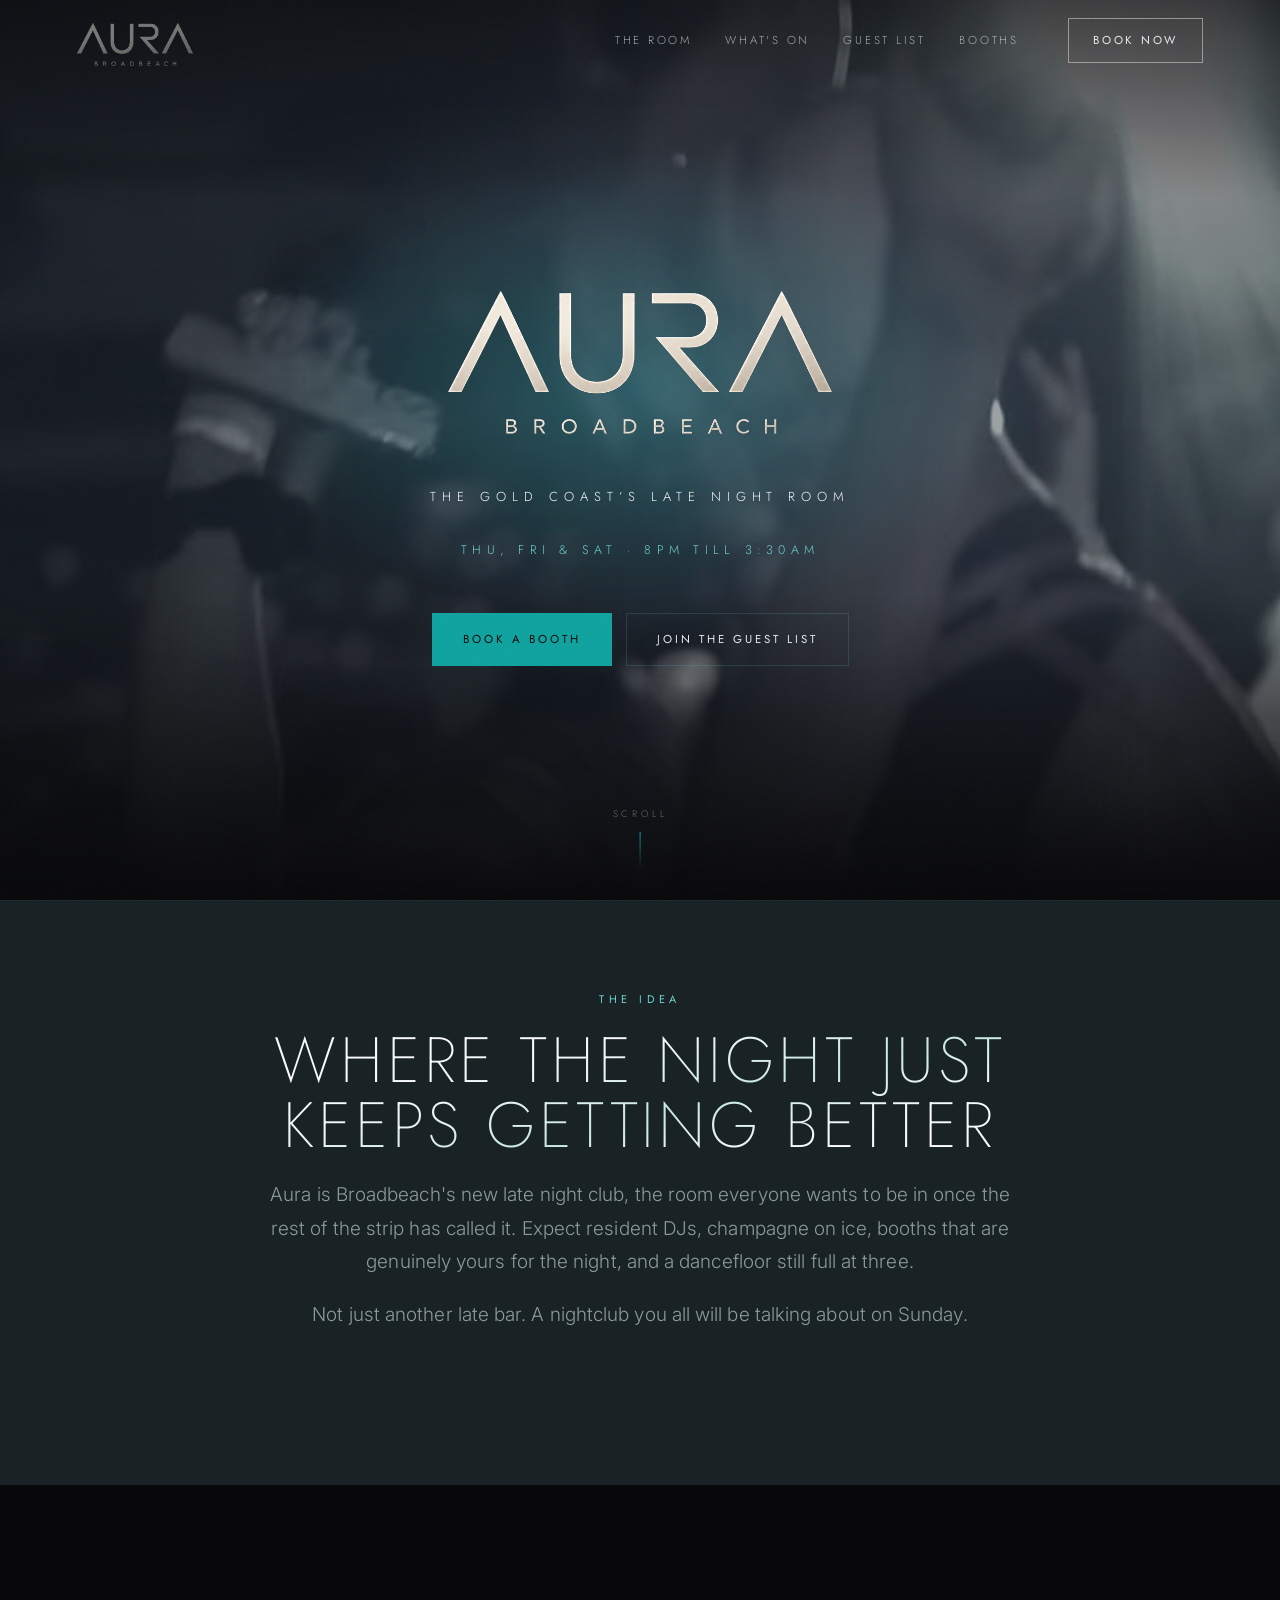
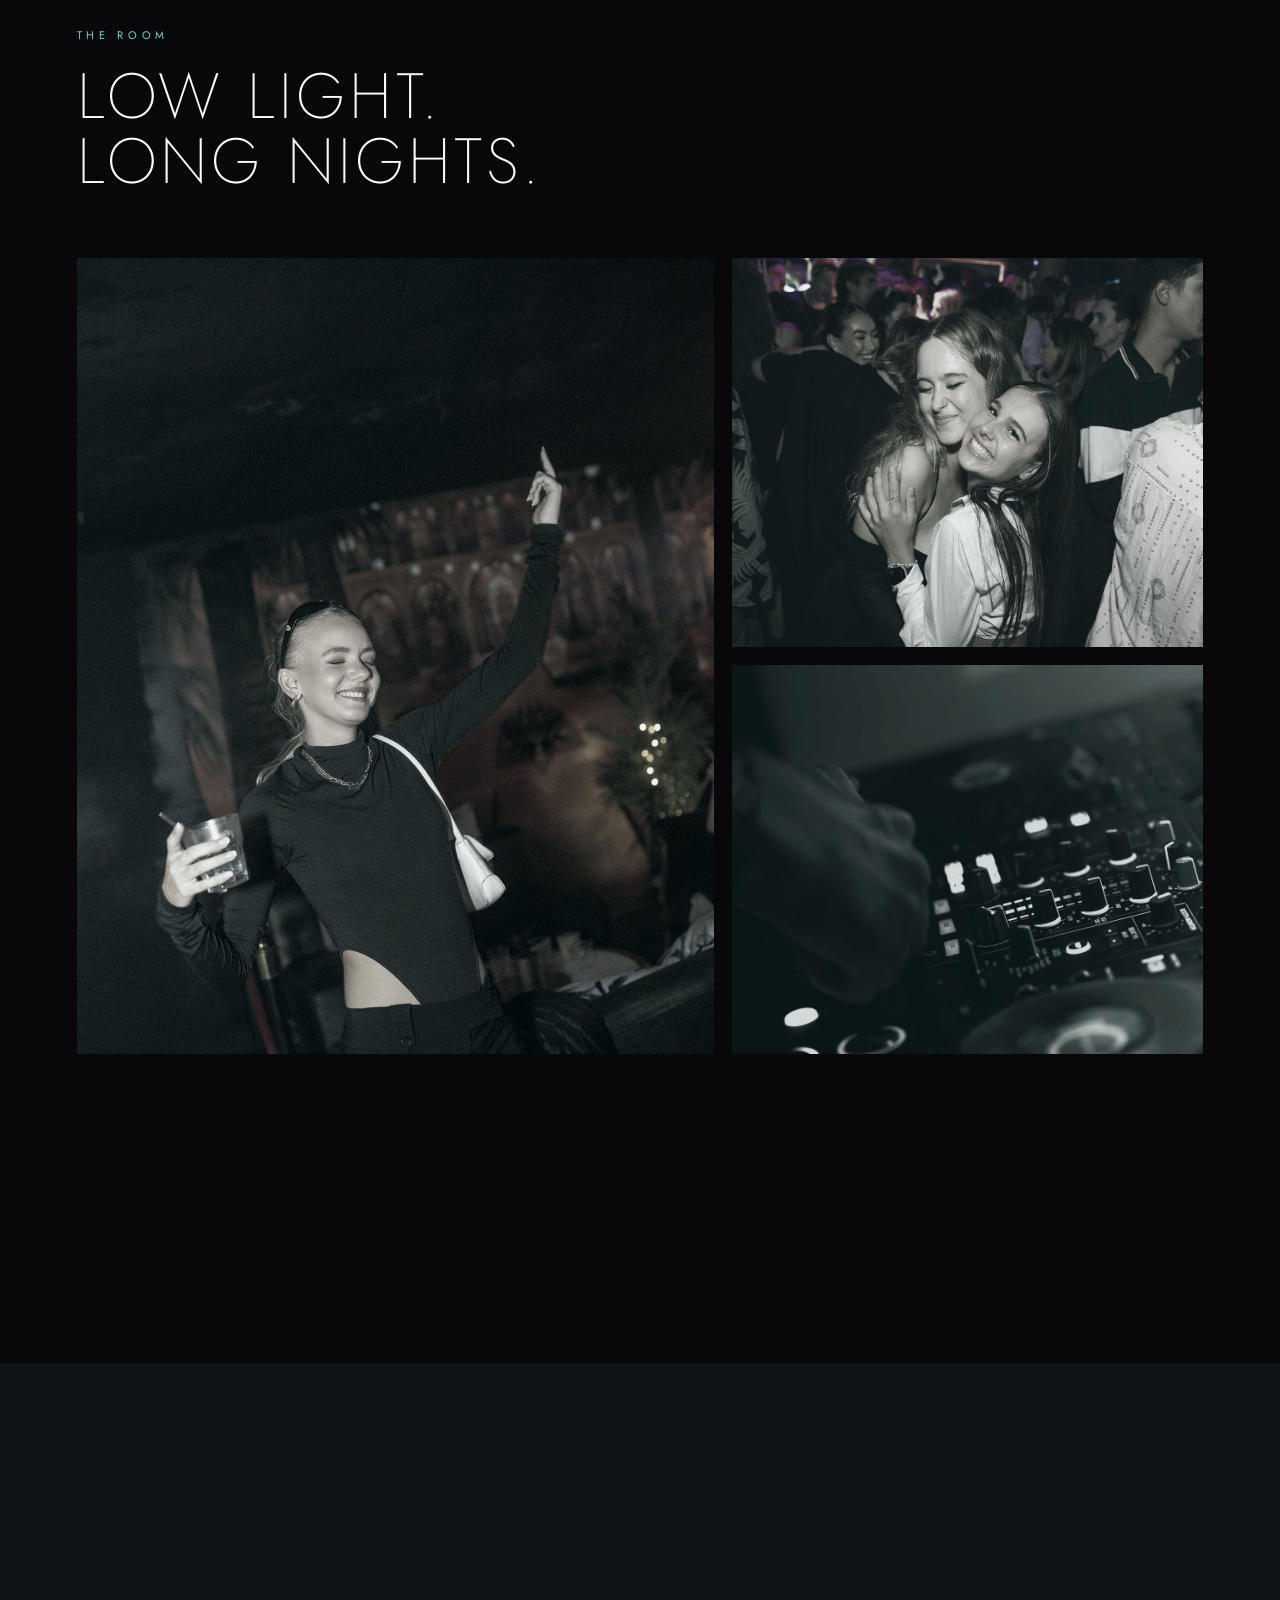
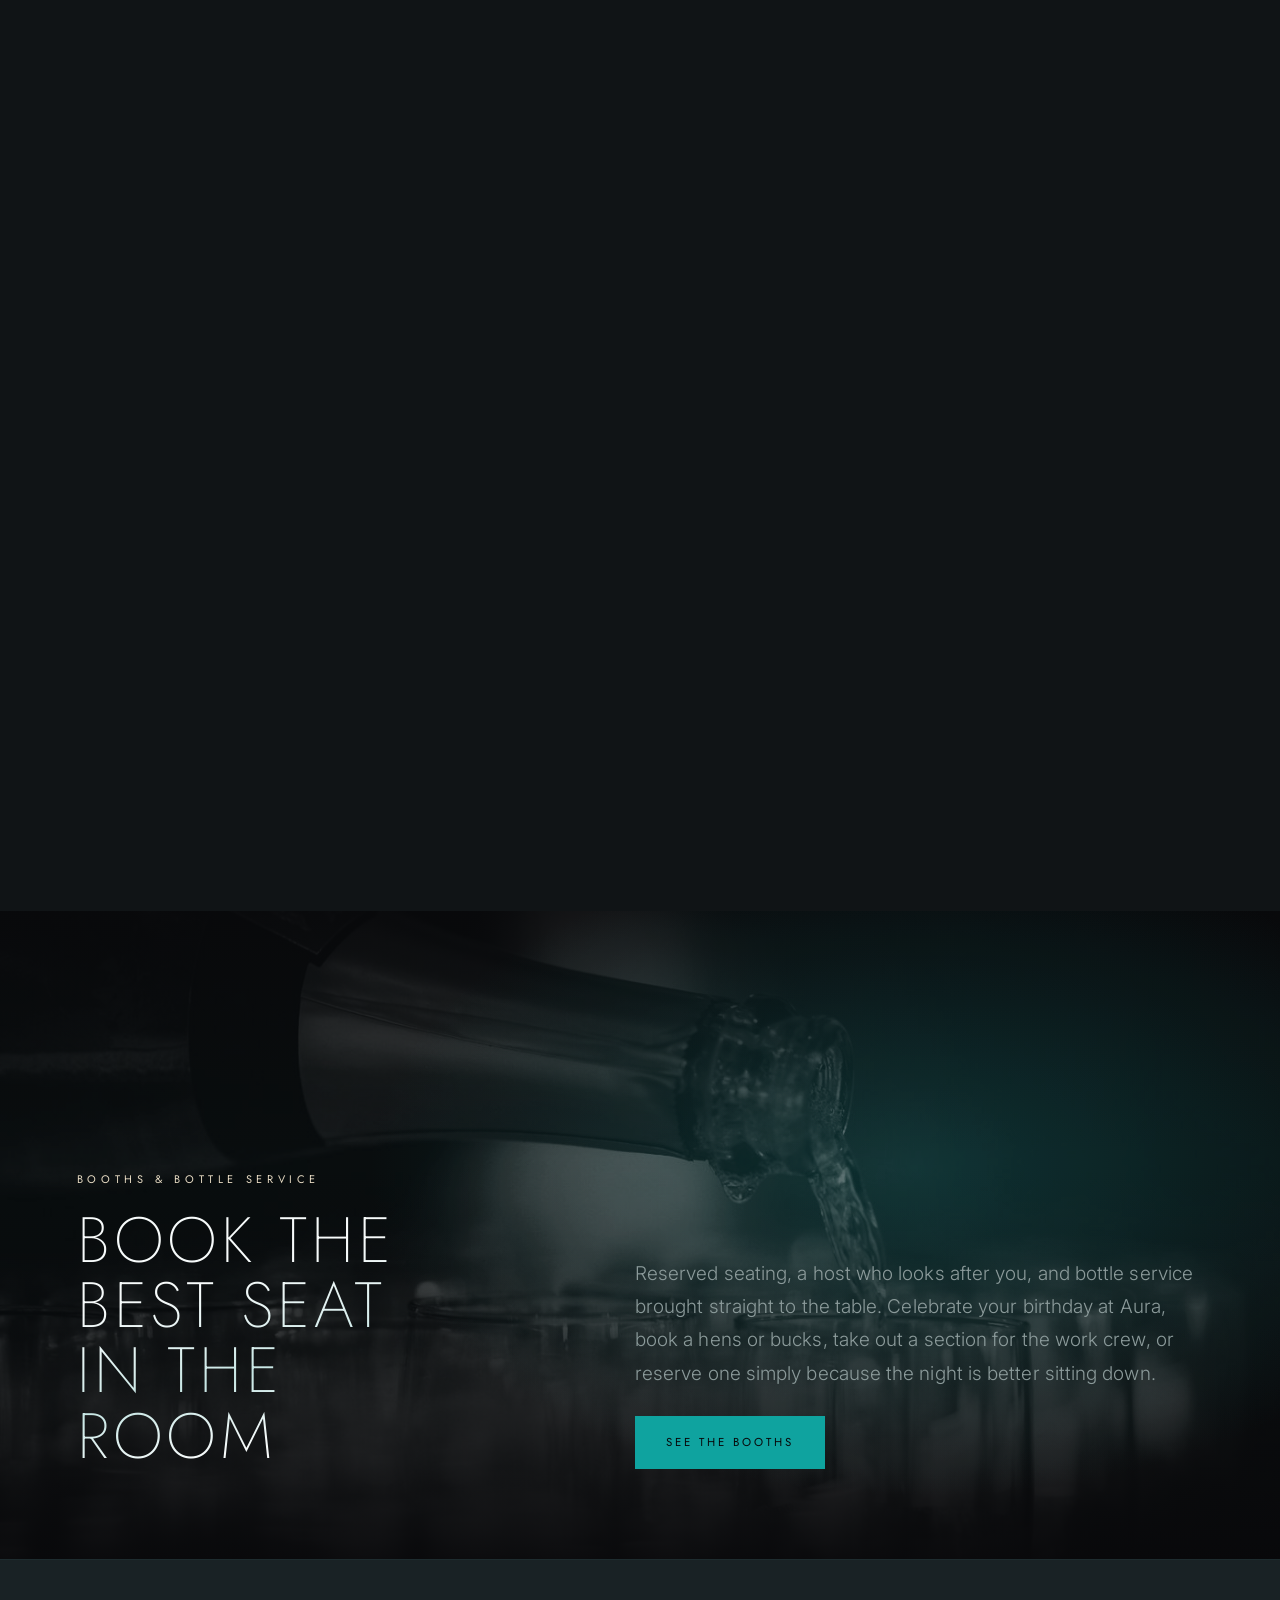
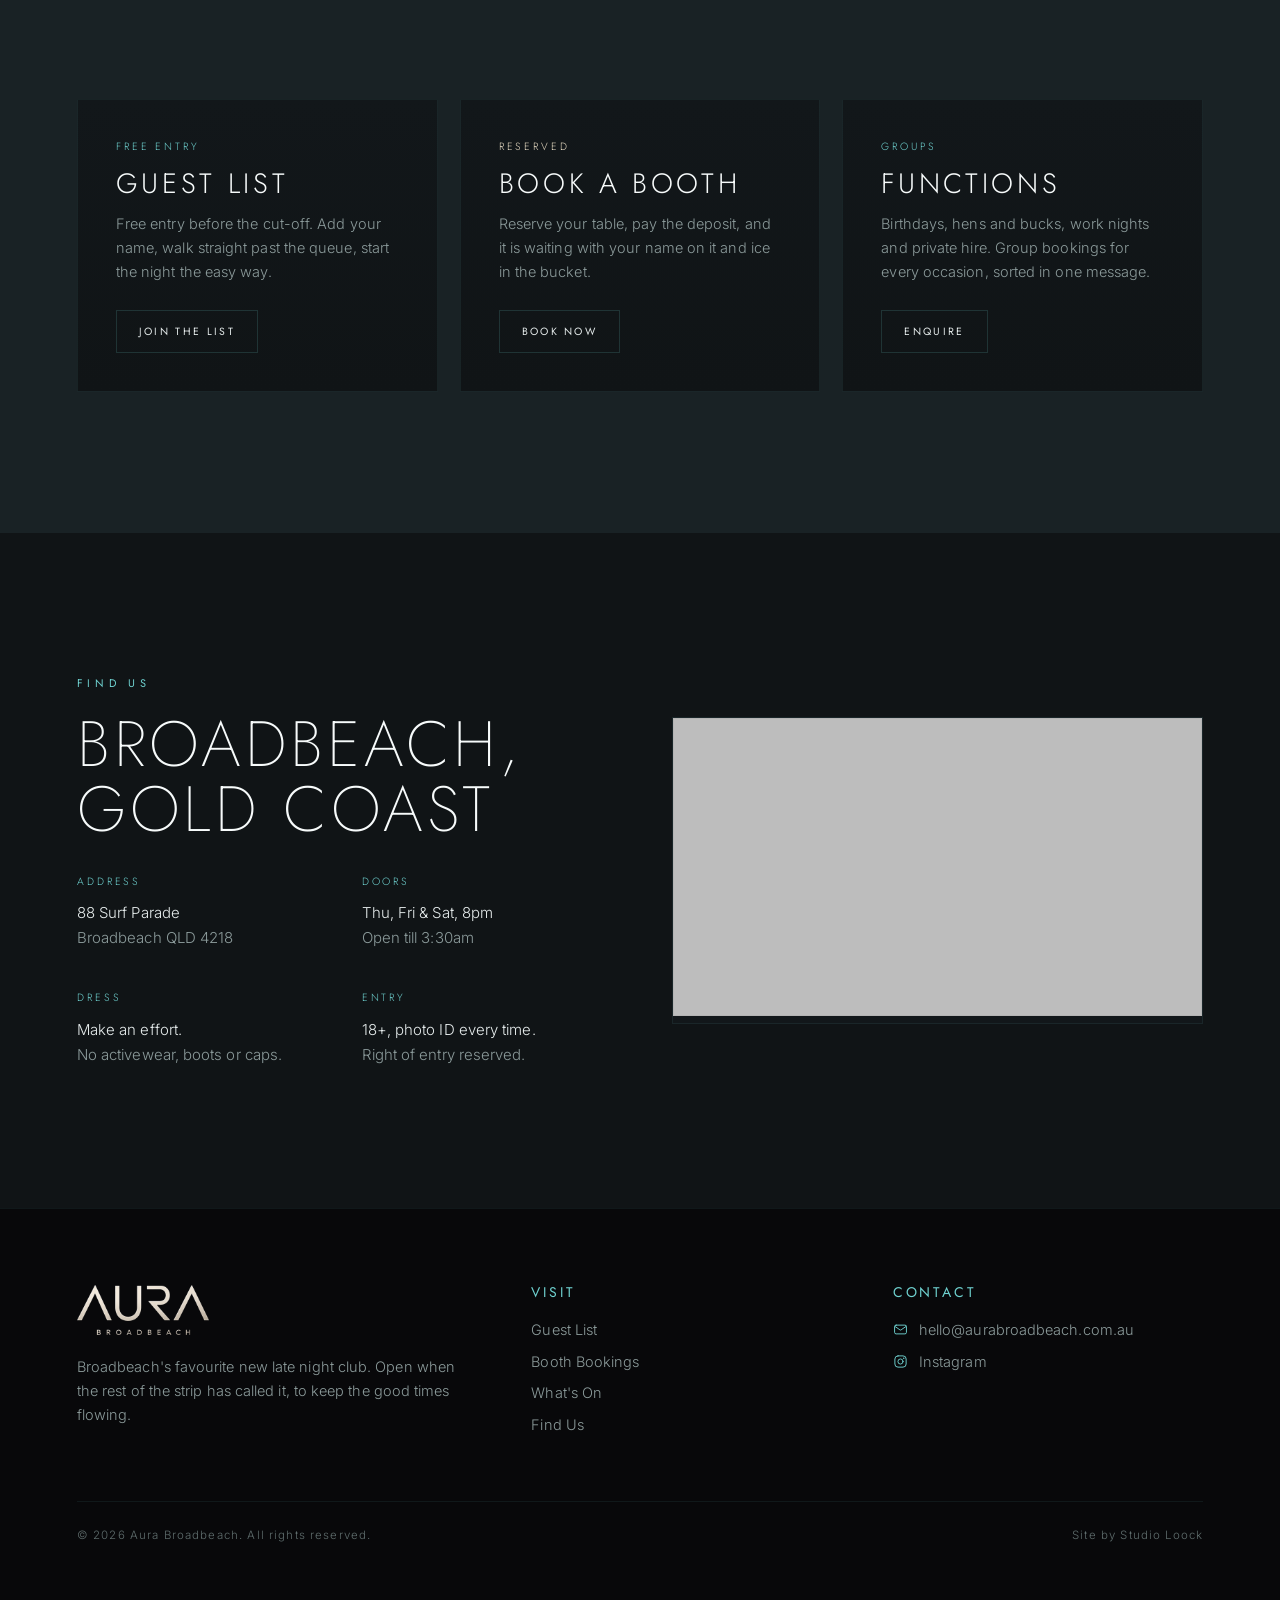
==== commit 1f881593: "Mobile nav: narrower Book Now, more room for Guest List and Booths. Hero statement breaks after Late" ====
--- a/index.html
+++ b/index.html
@@ -17,7 +17,7 @@
 <link rel="preconnect" href="https://fonts.googleapis.com">
 <link rel="preconnect" href="https://fonts.gstatic.com" crossorigin>
 <link href="https://fonts.googleapis.com/css2?family=Jost:wght@200;300;400&family=Inter:wght@300;400&display=swap" rel="stylesheet">
-<link rel="stylesheet" href="styles.css?v=15">
+<link rel="stylesheet" href="styles.css?v=17">
 <!-- TRACKING SLOT: Meta Pixel + Google tag go here before launch -->
 <script type="application/ld+json">
 {
@@ -63,7 +63,7 @@
   <div class="hero-glow" aria-hidden="true"></div>
   <div class="hero-inner">
     <img class="hero-logo" src="assets/logo.png" alt="Aura Broadbeach">
-    <p class="hero-sub">The Gold Coast&rsquo;s late night room</p>
+    <p class="hero-sub">The Gold Coast&rsquo;s late <br class="br-sm">night room</p>
     <p class="hero-nights">Thu, Fri &amp; Sat &middot; 8pm till 3:30am</p>
     <div class="hero-cta">
       <a class="btn btn-solid" href="booth-bookings/">Book a Booth</a>
--- a/styles.css
+++ b/styles.css
@@ -399,9 +399,10 @@
 }
 .nav-links a.nav-cta{opacity:1;}
 @media (max-width:560px){
-  .nav-cta{padding:10px 15px; font-size:9.5px; letter-spacing:0.14em;}
+  .nav-cta{padding:10px 13px; font-size:9.5px; letter-spacing:0.1em; margin-left:10px;}
+  .nav-links a{letter-spacing:0.18em;}
   .nav{gap:10px; padding-inline:18px;}
-  .nav-links{gap:14px;}
+  .nav-links{gap:19px;}
   .nav-logo img{width:78px;}
 }
 
@@ -477,3 +478,11 @@
 }
 .band-void{background:var(--void);}
 footer.site{background:var(--void);}
+
+
+/* the hero statement breaks after "Late" on phones so "room" never sits alone */
+.br-sm{display:none;}
+@media (max-width:560px){
+  .br-sm{display:block;}
+  .hero-sub{text-wrap:initial;}
+}
